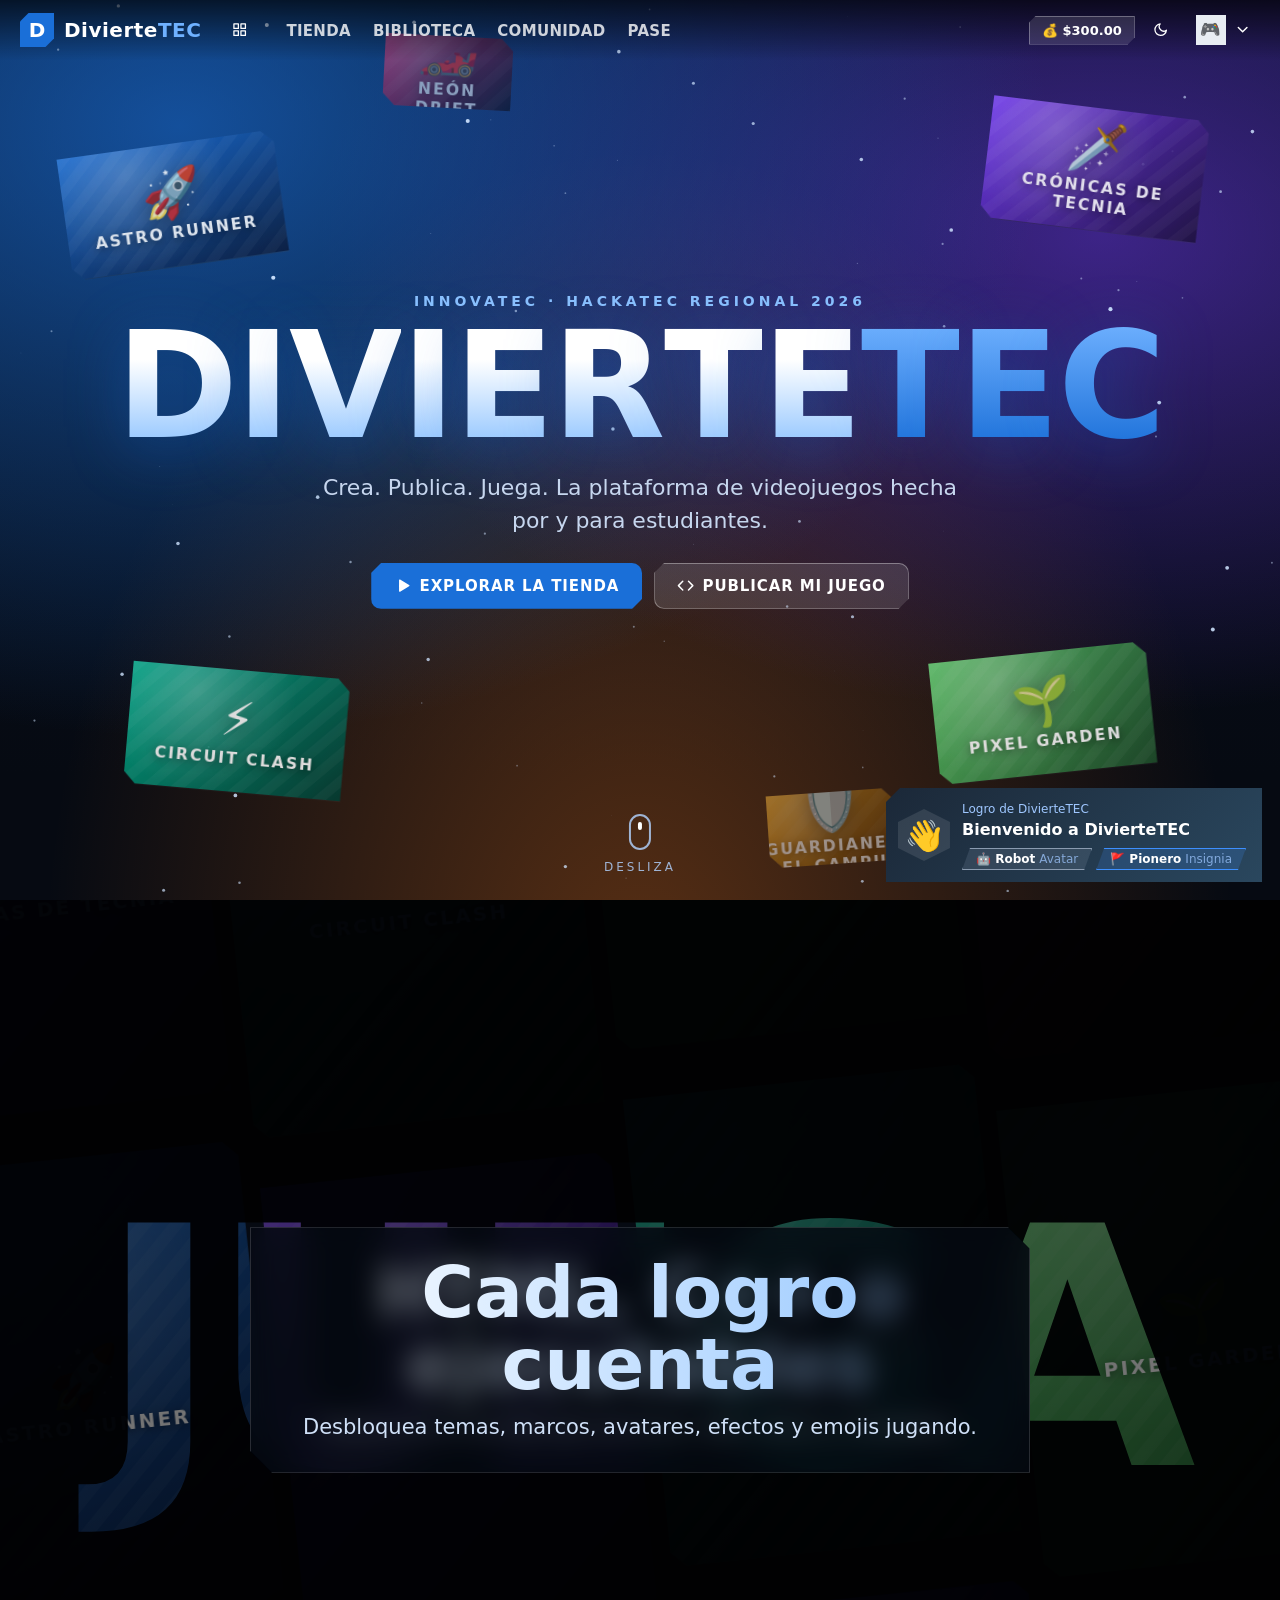
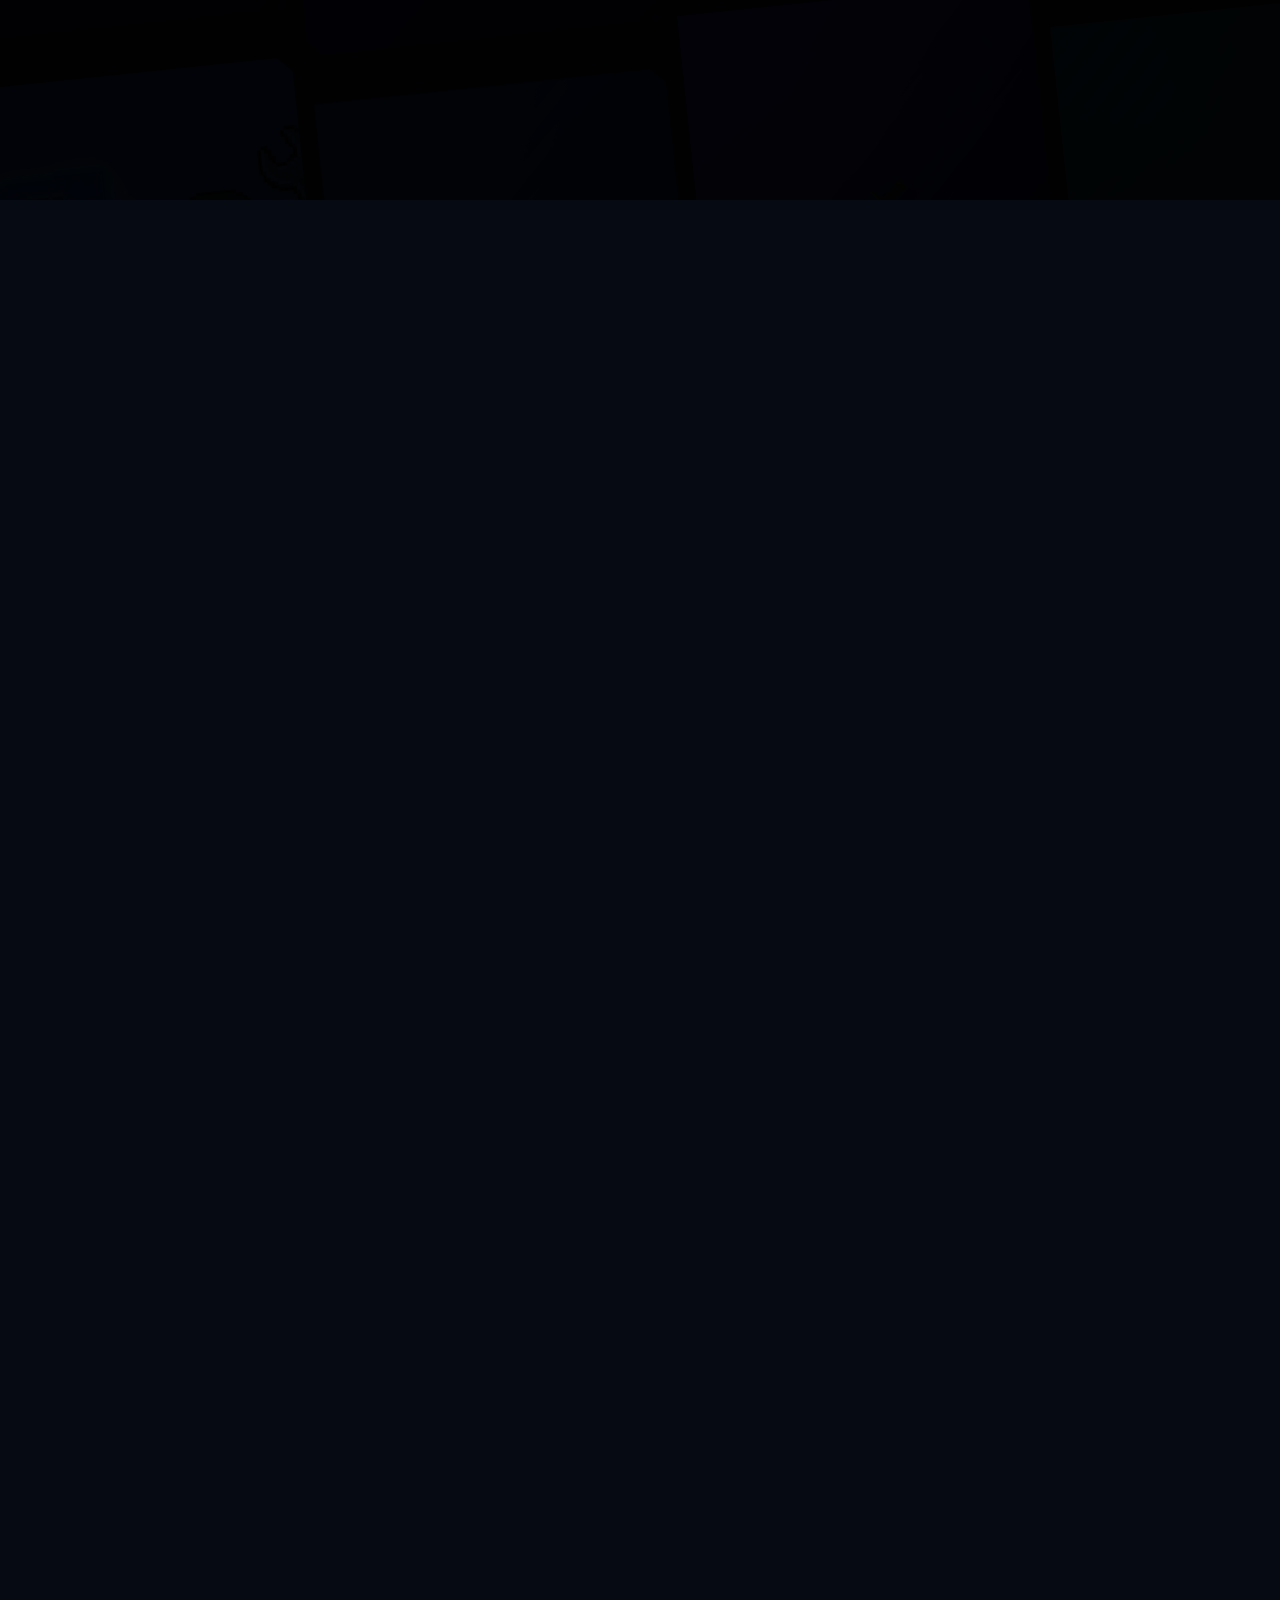
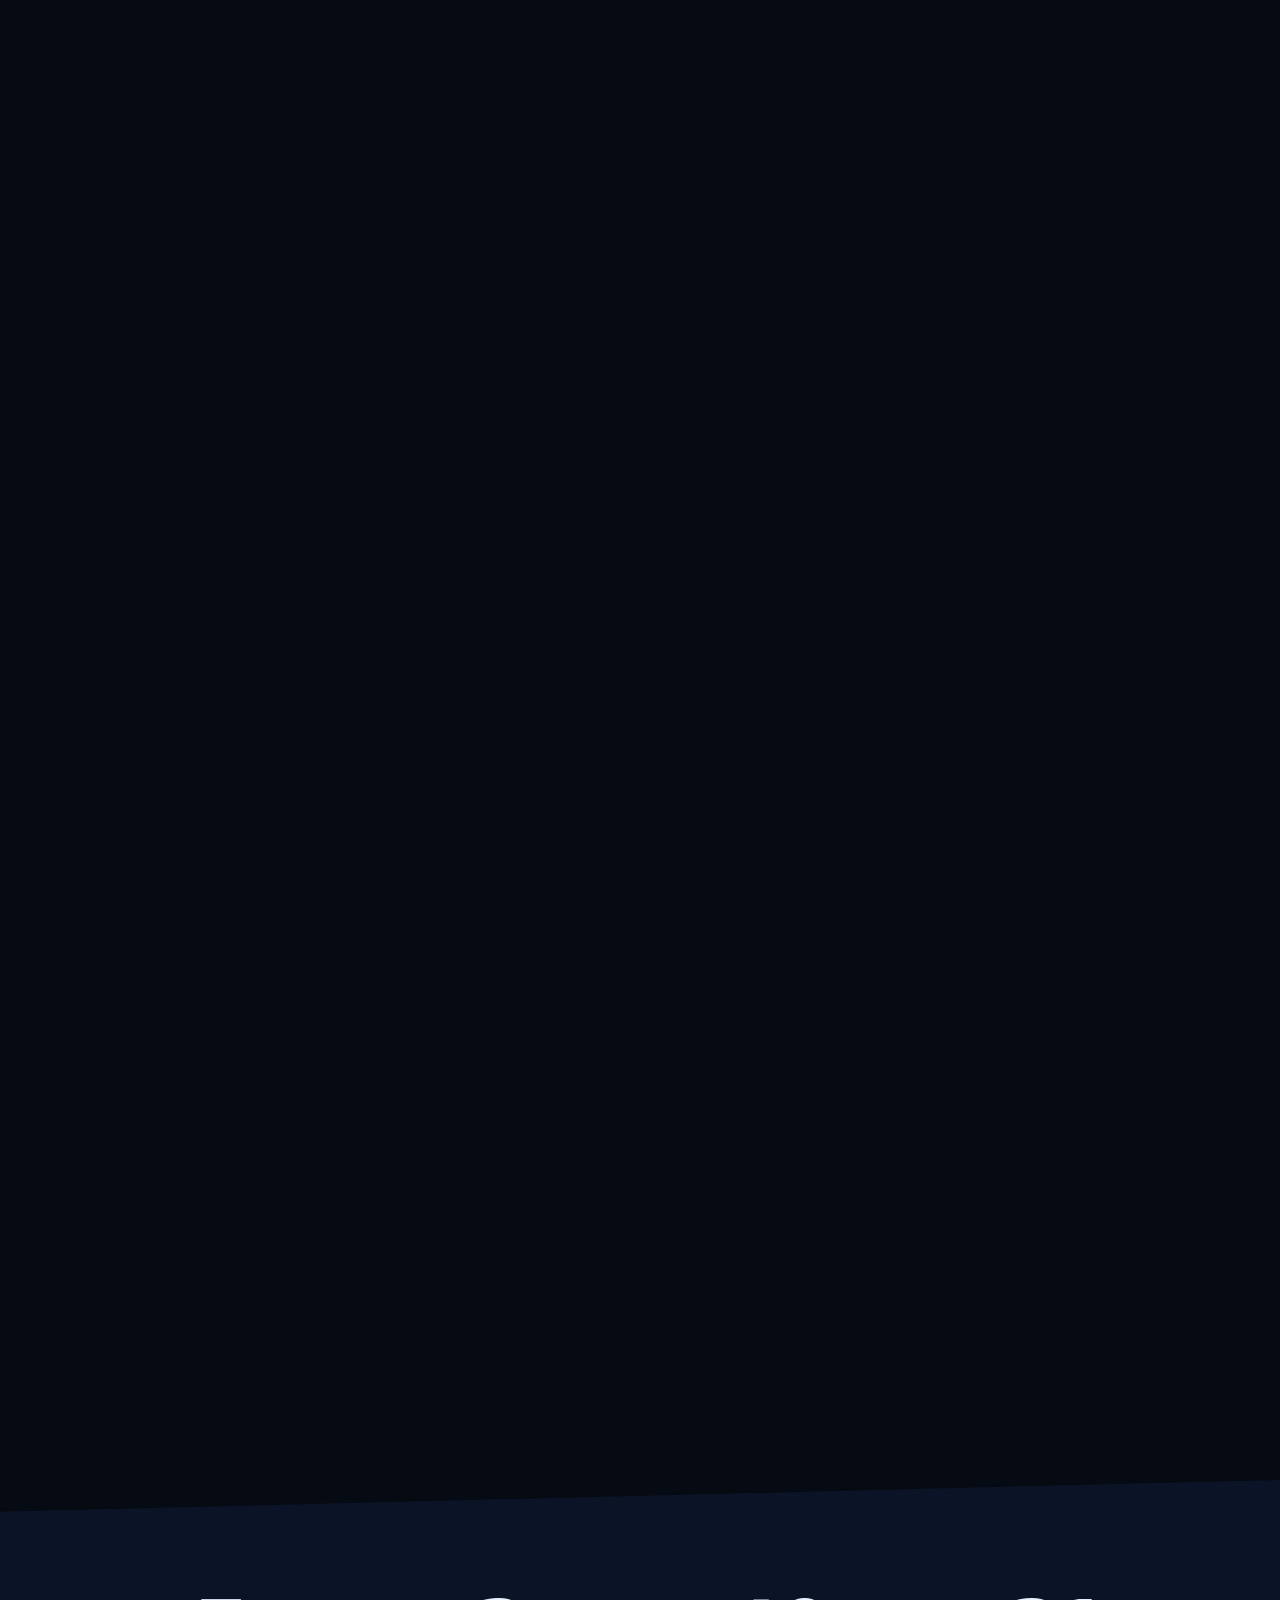
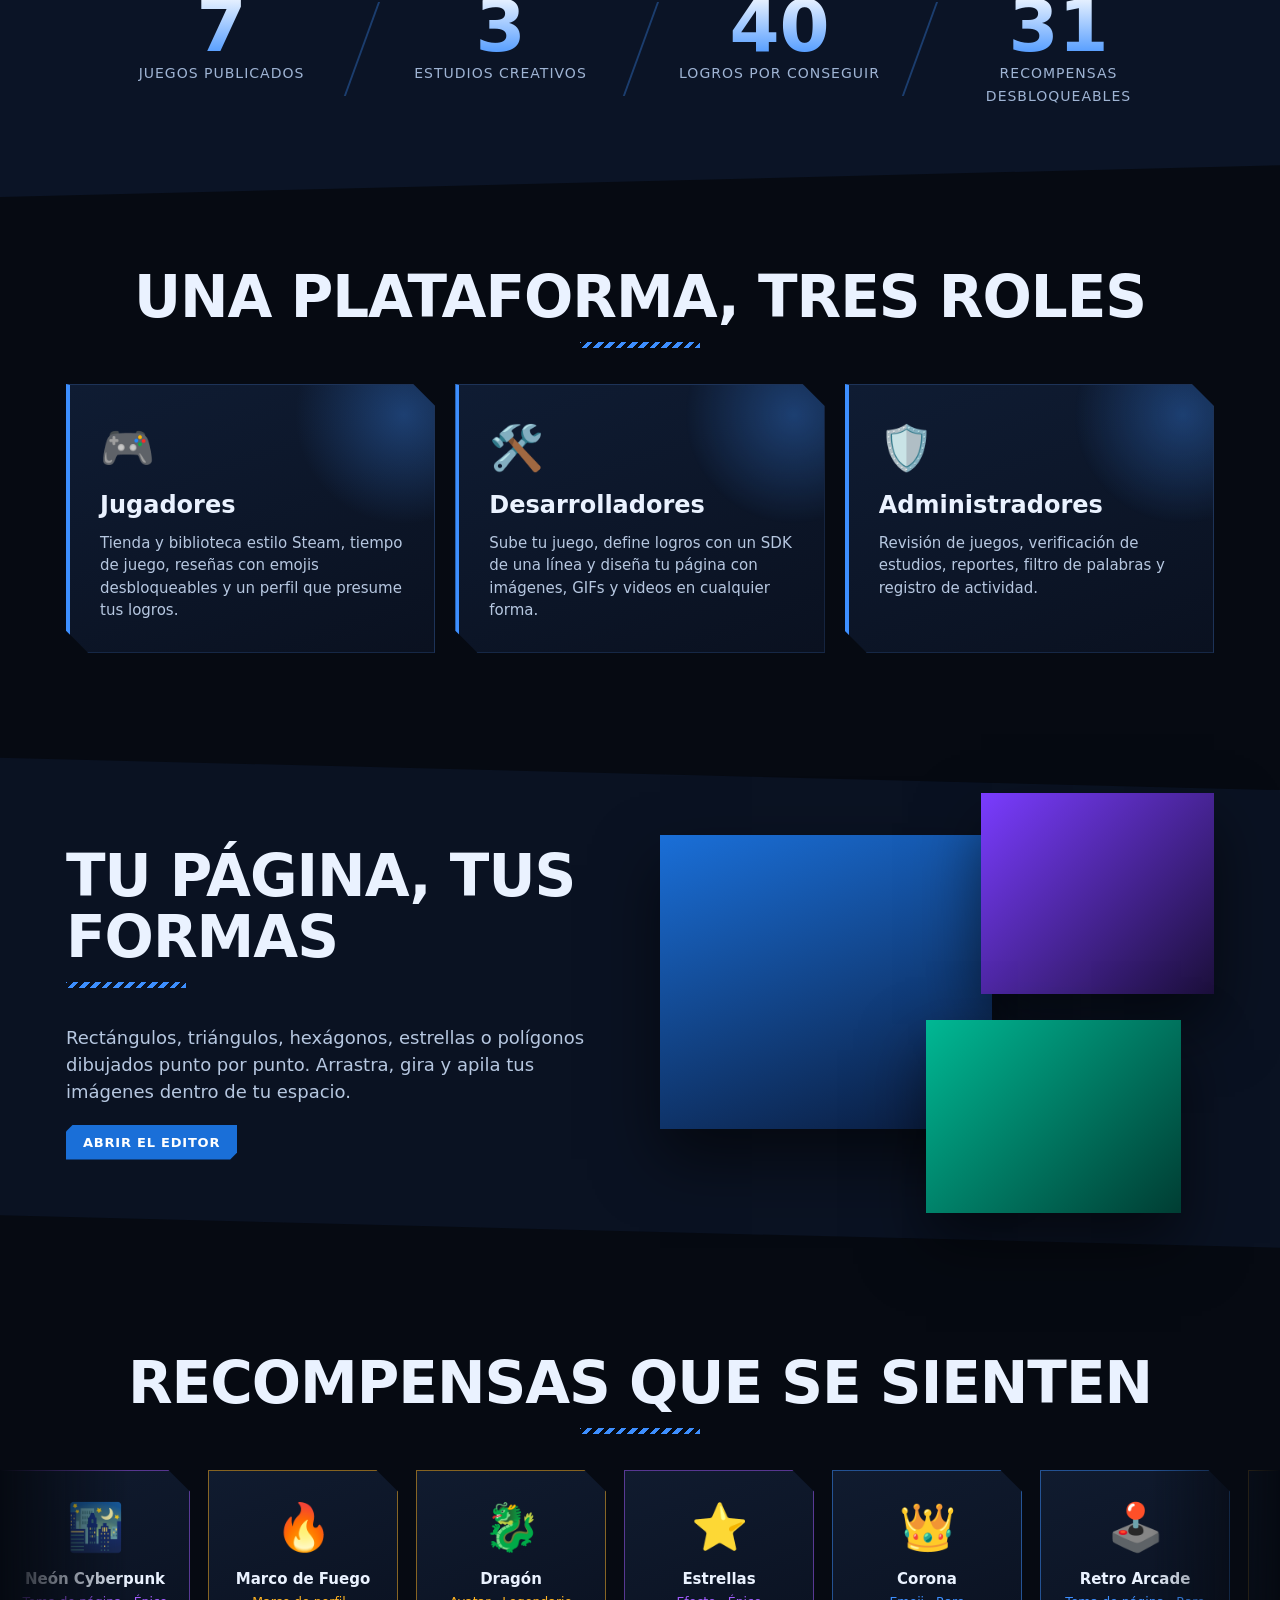
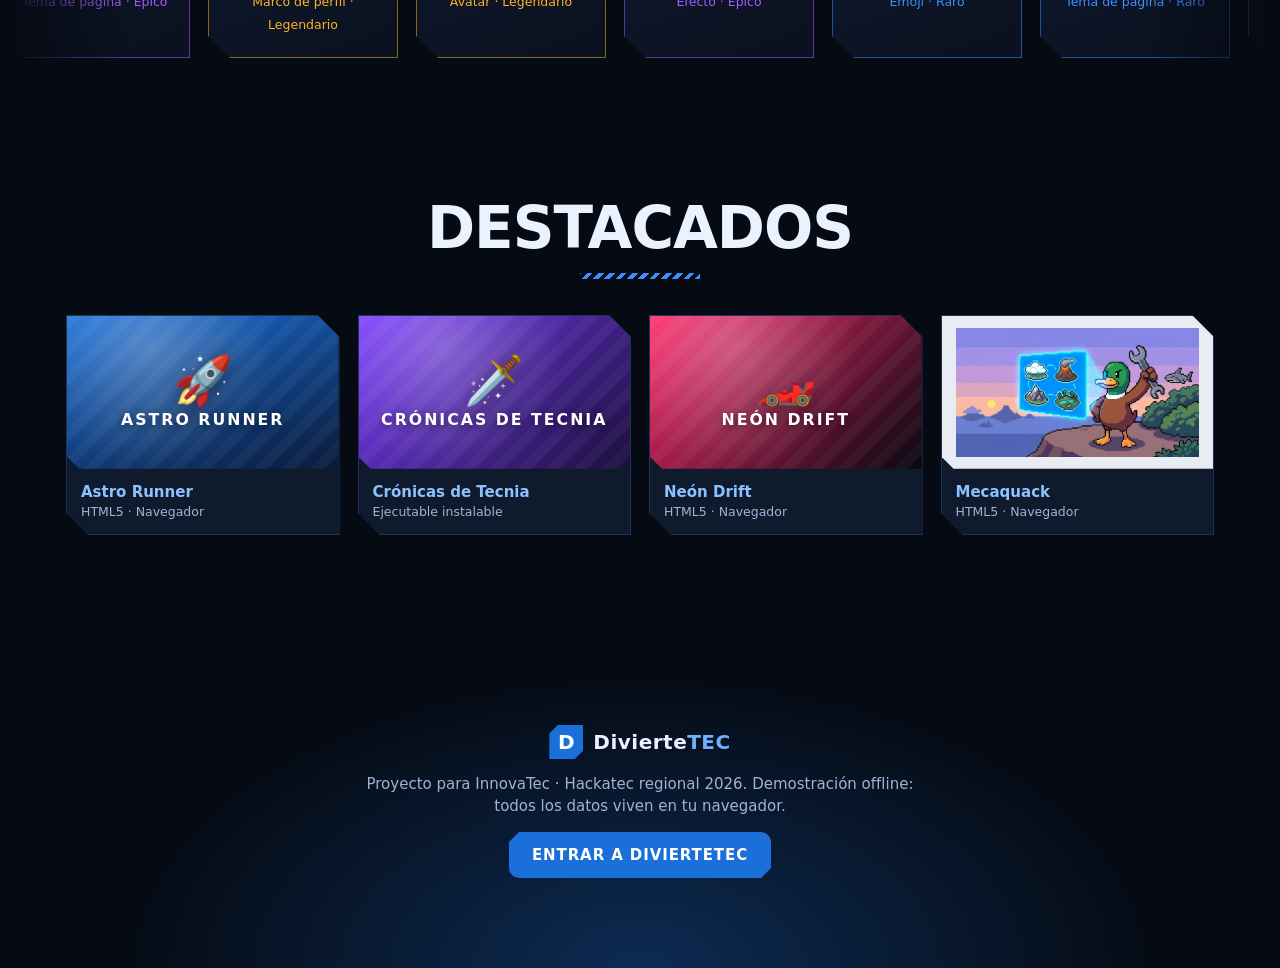
==== index.html @ b4234d57 "Integrar Mecaquack del Equipo Maravilla y rediseño angular - Mecaquack como juego integrado multiarc" ====
<!DOCTYPE html>
<html lang="es" data-theme="light">
<head>
  <meta charset="utf-8">
  <meta name="viewport" content="width=device-width, initial-scale=1">
  <title>DivierteTEC</title>
  <meta name="description" content="DivierteTEC — plataforma de publicación de videojuegos. InnovaTec Hackatec regional 2026.">
  <link rel="icon" href="data:image/svg+xml,%3Csvg xmlns='http://www.w3.org/2000/svg' viewBox='0 0 64 64'%3E%3Crect width='64' height='64' rx='14' fill='%231a6fd8'/%3E%3Cpath d='M18 20h14a12 12 0 0 1 0 24H18z' fill='none' stroke='white' stroke-width='6'/%3E%3Ccircle cx='46' cy='20' r='5' fill='%23ffb321'/%3E%3C/svg%3E">
  <link rel="stylesheet" href="css/base.css">
  <link rel="stylesheet" href="css/components.css">
  <link rel="stylesheet" href="css/landing.css">
  <link rel="stylesheet" href="css/angular.css">
</head>
<body>
  <a class="skip" href="#app">Saltar al contenido</a>
  <header id="topbar"></header>
  <main id="app" tabindex="-1"></main>
  <div id="toasts" aria-live="polite"></div>

  <!-- Scripts clásicos: funcionan con doble clic sobre index.html (file://), sin servidor -->
  <script src="js/core.js"></script>
  <script src="js/catalog.js"></script>
  <script src="js/store.js"></script>
  <script src="js/theme.js"></script>
  <script src="js/rewards.js"></script>
  <script src="js/economy.js"></script>
  <script src="js/sdk/sdk.js"></script>
  <script src="js/runner.js"></script>
  <!-- Juegos integrados (generados por tools/build-games.js desde games/) -->
  <script src="js/games/astro-runner.js"></script>
  <script src="js/games/pixel-garden.js"></script>
  <script src="js/games/neon-drift.js"></script>
  <script src="js/games/quantum-puzzle.js"></script>
  <script src="js/games/mecaquack.js"></script>
  <script src="js/layout.js"></script>
  <script src="js/views/landing.js"></script>
  <script src="js/views/store.js"></script>
  <script src="js/views/library.js"></script>
  <script src="js/views/community.js"></script>
  <script src="js/views/plans.js"></script>
  <script src="js/views/profile.js"></script>
  <script src="js/views/dev.js"></script>
  <script src="js/views/editor.js"></script>
  <script src="js/views/admin.js"></script>
  <script src="js/router.js"></script>
  <script src="js/app.js"></script>
</body>
</html>
---- css/base.css ----
/* DivierteTEC — tokens de diseño, temas y estructura general.
   Paleta reglamentaria por defecto: blanco, gris y azul. */
:root, :root[data-theme="light"] {
  --bg: #eef2f7;
  --bg-2: #e3e9f1;
  --surface: #ffffff;
  --surface-2: #f5f7fa;
  --surface-3: #e8edf3;
  --border: #d5dde7;
  --text: #16202d;
  --text-2: #3a4757;
  --muted: #6a7788;
  --primary: #1a6fd8;
  --primary-2: #0f58b5;
  --primary-soft: #e3effd;
  --on-primary: #ffffff;
  --accent: #ffb321;
  --success: #1f9d55;
  --danger: #d93a3a;
  --warn: #c98200;
  --topbar: #ffffff;
  --topbar-text: #16202d;
  --shadow: 0 1px 2px rgba(16, 32, 60, .06), 0 6px 20px rgba(16, 32, 60, .08);
  --shadow-lg: 0 20px 50px rgba(16, 32, 60, .18);
  --radius: 10px;
  --radius-lg: 16px;
  --font: "Segoe UI", system-ui, -apple-system, Roboto, "Helvetica Neue", Arial, sans-serif;
  --font-display: "Segoe UI", system-ui, sans-serif;
  --glow: none;
  color-scheme: light;
}

:root[data-theme="dark"] {
  --bg: #171d25;
  --bg-2: #1b2430;
  --surface: #1f2833;
  --surface-2: #26313e;
  --surface-3: #2f3b4a;
  --border: #334152;
  --text: #e7edf5;
  --text-2: #c2ccd8;
  --muted: #8f9cad;
  --primary: #3d8fff;
  --primary-2: #66a8ff;
  --primary-soft: #1c3350;
  --topbar: #171a21;
  --topbar-text: #dfe7f1;
  --shadow: 0 1px 2px rgba(0, 0, 0, .3), 0 8px 24px rgba(0, 0, 0, .3);
  --shadow-lg: 0 20px 50px rgba(0, 0, 0, .5);
  color-scheme: dark;
}

/* ---- Temas temáticos desbloqueables ---- */
:root[data-theme="arcade"] {
  --bg: #1a0b2e; --bg-2: #22103b; --surface: #2a1548; --surface-2: #341a58; --surface-3: #43216f; --border: #5a2d8f;
  --text: #fff4fb; --text-2: #f1cfe8; --muted: #c79bd8; --primary: #ff3ea5; --primary-2: #ff79c1; --primary-soft: #4a1a4e;
  --accent: #ffd23f; --topbar: #12071f; --topbar-text: #ffd23f;
  --font-display: "Courier New", ui-monospace, monospace; --glow: 0 0 12px rgba(255, 62, 165, .55);
  --shadow: 0 0 0 1px #5a2d8f, 0 8px 24px rgba(0, 0, 0, .4); color-scheme: dark;
}
:root[data-theme="cyber"] {
  --bg: #07080f; --bg-2: #0c0e1a; --surface: #10131f; --surface-2: #161a2a; --surface-3: #1e2338; --border: #22314a;
  --text: #e9fbff; --text-2: #b9e8f2; --muted: #7aa3b3; --primary: #00e5ff; --primary-2: #6ff3ff; --primary-soft: #06283a;
  --on-primary: #03141b; --accent: #ff2a6d; --topbar: #05060b; --topbar-text: #00e5ff;
  --glow: 0 0 14px rgba(0, 229, 255, .5); --shadow: 0 0 0 1px #0e3a4a, 0 10px 30px rgba(0, 0, 0, .6); color-scheme: dark;
}
:root[data-theme="gameboy"] {
  --bg: #9bbc0f; --bg-2: #8bac0f; --surface: #c4d98a; --surface-2: #b4cc6e; --surface-3: #a3bf55; --border: #306230;
  --text: #0f380f; --text-2: #1f4a1f; --muted: #306230; --primary: #306230; --primary-2: #0f380f; --primary-soft: #b4cc6e;
  --on-primary: #c4d98a; --accent: #0f380f; --topbar: #0f380f; --topbar-text: #9bbc0f;
  --radius: 2px; --radius-lg: 4px; --font-display: "Courier New", ui-monospace, monospace;
  --shadow: 4px 4px 0 #306230; --shadow-lg: 8px 8px 0 #0f380f; color-scheme: light;
}
:root[data-theme="space"] {
  --bg: #070a1f; --bg-2: #0d1130; --surface: #131841; --surface-2: #1a2052; --surface-3: #242b66; --border: #2f377a;
  --text: #eef0ff; --text-2: #c9ccf5; --muted: #9398cc; --primary: #8b7bff; --primary-2: #b1a6ff; --primary-soft: #262a6b;
  --accent: #5ee3ff; --topbar: #050718; --topbar-text: #d6d2ff; --glow: 0 0 14px rgba(139, 123, 255, .5); color-scheme: dark;
}
:root[data-theme="lava"] {
  --bg: #140605; --bg-2: #1e0a07; --surface: #2a0f0a; --surface-2: #36140d; --surface-3: #481b10; --border: #6b2412;
  --text: #fff1e6; --text-2: #ffd2b8; --muted: #d09176; --primary: #ff5a1f; --primary-2: #ff8a4c; --primary-soft: #4a1a0c;
  --accent: #ffb321; --topbar: #0d0403; --topbar-text: #ffb321; --glow: 0 0 16px rgba(255, 90, 31, .55); color-scheme: dark;
}
:root[data-theme="space"] body { background-image: radial-gradient(1px 1px at 20% 30%, #fff8, transparent), radial-gradient(1px 1px at 70% 80%, #fff6, transparent), radial-gradient(1.5px 1.5px at 40% 60%, #fff5, transparent), radial-gradient(1px 1px at 85% 15%, #fff7, transparent); background-size: 300px 300px; }
:root[data-theme="lava"] body { background-image: radial-gradient(ellipse at 50% 120%, #ff5a1f33, transparent 60%); background-attachment: fixed; }
:root[data-theme="arcade"] body { background-image: linear-gradient(transparent 97%, #ff3ea51a 97%), linear-gradient(90deg, transparent 97%, #ff3ea51a 97%); background-size: 40px 40px; }

/* ---- Base ---- */
*, *::before, *::after { box-sizing: border-box; }
html { -webkit-text-size-adjust: 100%; }
body {
  margin: 0; min-height: 100vh; background: var(--bg); color: var(--text);
  font: 15px/1.5 var(--font); transition: background-color .3s, color .3s;
  overflow-x: hidden;
}
body.no-scroll { overflow: hidden; }
h1, h2, h3, h4 { font-family: var(--font-display); line-height: 1.2; margin: 0 0 .5em; }
a { color: var(--primary); }
img, video { max-width: 100%; }
code { background: var(--surface-3); padding: .1em .4em; border-radius: 4px; font-size: .92em; }
pre { overflow: auto; }
hr { border: 0; border-top: 1px solid var(--border); margin: 12px 0; }
.muted { color: var(--muted); }
.skip { position: absolute; left: -999px; }
.skip:focus { left: 8px; top: 8px; z-index: 999; background: var(--surface); padding: 8px; }
:focus-visible { outline: 2px solid var(--primary); outline-offset: 2px; }
.ico { width: 1.15em; height: 1.15em; flex: none; vertical-align: -.2em; }
[hidden] { display: none !important; }

/* ---- Barra superior ---- */
#topbar { position: sticky; top: 0; z-index: 50; background: var(--topbar); color: var(--topbar-text); box-shadow: 0 1px 0 var(--border); transition: background .3s; }
body[data-route="landing"] #topbar { position: fixed; left: 0; right: 0; background: linear-gradient(#000a, transparent); box-shadow: none; color: #fff; }
.topbar-inner { max-width: 1440px; margin: 0 auto; display: flex; align-items: center; gap: 20px; padding: 0 20px; height: 60px; }
.brand { display: flex; align-items: center; gap: 10px; text-decoration: none; color: inherit; flex: none; }
.brand-mark { width: 34px; height: 34px; border-radius: 9px; display: grid; place-items: center; background: var(--primary); color: var(--on-primary); font: 900 20px var(--font-display); box-shadow: var(--glow); }
.brand-name { font: 600 20px var(--font-display); letter-spacing: .5px; }
.brand-name b { color: var(--primary); }
body[data-route="landing"] .brand-name b { color: #6fb1ff; }
.mainnav { display: flex; gap: 4px; flex: 1; min-width: 0; }
.mainnav a { color: inherit; text-decoration: none; font: 600 15px var(--font-display); letter-spacing: .6px; padding: 18px 12px 16px; border-bottom: 3px solid transparent; opacity: .8; white-space: nowrap; position: relative; }
.mainnav a:hover { opacity: 1; }
.mainnav a.active { color: var(--primary); opacity: 1; border-bottom-color: var(--primary); }
body[data-route="landing"] .mainnav a.active { color: #fff; }
.badge-count { position: absolute; top: 8px; right: -4px; background: var(--danger); color: #fff; font-size: 11px; border-radius: 10px; padding: 0 6px; line-height: 17px; }
.topbar-right { display: flex; align-items: center; gap: 8px; margin-left: auto; }
.nav-toggle { display: none; }
.role-menu { position: relative; }
.user-chip { display: flex; align-items: center; gap: 8px; background: transparent; border: 1px solid transparent; color: inherit; padding: 4px 8px; border-radius: 30px; cursor: pointer; font: inherit; }
.user-chip:hover { border-color: var(--border); }
.role-tag { font-size: 12px; font-weight: 700; padding: 2px 8px; border-radius: 10px; background: var(--primary-soft); color: var(--primary); }
.role-tag.role-dev { background: #fff1d6; color: #9a6100; }
.role-tag.role-admin { background: #fde2e2; color: #b42323; }
.dropdown { position: absolute; right: 0; top: calc(100% + 8px); width: 270px; background: var(--surface); color: var(--text); border: 1px solid var(--border); border-radius: var(--radius); box-shadow: var(--shadow-lg); padding: 6px; z-index: 60; }
.dropdown-title { font-size: 12px; text-transform: uppercase; letter-spacing: 1px; color: var(--muted); padding: 6px 8px; }
.dropdown-item { display: flex; align-items: center; gap: 10px; width: 100%; padding: 8px; border: 0; border-radius: 8px; background: none; color: inherit; font: inherit; text-align: left; cursor: pointer; text-decoration: none; }
.dropdown-item:hover { background: var(--surface-2); }
.dropdown-item.current { background: var(--primary-soft); }
.dropdown-item span { display: flex; flex-direction: column; }
.dropdown-item small { color: var(--muted); }

/* ---- Páginas ---- */
.page { max-width: 1320px; margin: 0 auto; padding: 28px 20px 60px; }
.page.narrow { max-width: 820px; }
.page-head { display: flex; align-items: flex-end; justify-content: space-between; gap: 16px; flex-wrap: wrap; margin-bottom: 20px; }
.page-head h1 { margin: 0; font-size: 28px; }
.page-head p { margin: 4px 0 0; color: var(--muted); }
.empty-state { text-align: center; padding-top: 80px; }
.empty-state .big-ico { font-size: 56px; margin-bottom: 8px; }
.empty-state .big-ico .ico { width: 56px; height: 56px; color: var(--muted); }
.grid { display: grid; gap: 16px; }
.cols-2 { grid-template-columns: repeat(2, minmax(0, 1fr)); }
.cols-3 { grid-template-columns: repeat(3, minmax(0, 1fr)); }
.cols-4 { grid-template-columns: repeat(4, minmax(0, 1fr)); }
.row { display: flex; gap: 10px; align-items: center; flex-wrap: wrap; }
.spacer { flex: 1; }
.section-title { display: flex; align-items: center; gap: 10px; font-size: 19px; margin: 28px 0 12px; }
.section-title::after { content: ""; flex: 1; height: 1px; background: var(--border); }

#fx-canvas { position: fixed; inset: 0; pointer-events: none; z-index: 9999; }

@media (max-width: 1440px) {
  .mainnav .nav-user { display: none; }
  .mainnav a { padding-left: 9px; padding-right: 9px; letter-spacing: .3px; }
}
@media (max-width: 1320px) { .role-tag { display: none; } }
@media (max-width: 1180px) {
  .nav-toggle { display: inline-grid; order: 3; }
  .mainnav { display: none; position: absolute; top: 60px; left: 0; right: 0; flex-direction: column; background: var(--topbar); padding: 8px 16px; box-shadow: var(--shadow-lg); }
  .mainnav.open { display: flex; }
  .mainnav a { padding: 12px 4px; border-bottom: 1px solid var(--border); }
  .mainnav .nav-user { display: block; }
}
@media (max-width: 900px) {
  .cols-3, .cols-4 { grid-template-columns: repeat(2, minmax(0, 1fr)); }
  .topbar-inner { gap: 10px; padding: 0 16px; }
  .nav-toggle { display: inline-grid; order: 3; }
  .mainnav { display: none; position: absolute; top: 60px; left: 0; right: 0; flex-direction: column; background: var(--topbar); padding: 8px 16px; box-shadow: var(--shadow-lg); }
  .mainnav.open { display: flex; }
  .mainnav a { padding: 12px 4px; border-bottom: 1px solid var(--border); }
  .role-tag { display: none; }
  .page { padding: 20px 16px 48px; }
}
@media (max-width: 560px) {
  .cols-2, .cols-3, .cols-4 { grid-template-columns: minmax(0, 1fr); }
  .brand-name { font-size: 17px; }
}
@media (prefers-reduced-motion: reduce) { *, *::before, *::after { animation-duration: .01ms !important; transition-duration: .01ms !important; } }
---- css/components.css ----
/* DivierteTEC — componentes reutilizables y vistas. */

/* ---------- Botones y controles ---------- */
.btn { display: inline-flex; align-items: center; justify-content: center; gap: 8px; padding: 9px 16px; border-radius: 8px; border: 1px solid transparent; font: 600 14px var(--font); cursor: pointer; text-decoration: none; color: var(--text); background: var(--surface-3); transition: transform .08s, filter .15s, background .15s; white-space: nowrap; }
.btn:hover { filter: brightness(1.07); }
.btn:active { transform: translateY(1px); }
.btn:disabled { opacity: .55; cursor: default; }
.btn.primary { background: var(--primary); color: var(--on-primary); box-shadow: var(--glow); }
.btn.success, .btn.play { background: linear-gradient(90deg, #47bf4a, #1f9d55); color: #fff; }
.btn.danger { background: var(--danger); color: #fff; }
.btn.warn { background: var(--warn); color: #fff; }
.btn.ghost { background: transparent; border-color: var(--border); }
.btn.ghost:hover { background: var(--surface-2); }
.btn.ghost.on { background: var(--primary-soft); border-color: var(--primary); color: var(--primary); }
.btn.glass { background: rgba(255, 255, 255, .12); color: #fff; border-color: rgba(255, 255, 255, .35); backdrop-filter: blur(8px); }
.btn.big { padding: 13px 22px; font-size: 16px; border-radius: 10px; }
.btn.sm { padding: 6px 10px; font-size: 13px; }
.btn.square { width: 64px; height: 64px; padding: 0; }
.btn.square .ico { width: 30px; height: 30px; }
.icon-btn { display: inline-grid; place-items: center; width: 36px; height: 36px; border-radius: 8px; border: 0; background: transparent; color: inherit; cursor: pointer; }
.icon-btn:hover { background: var(--surface-2); }
.icon-btn.sm { width: 30px; height: 30px; }
.icon-btn.xs { width: 18px; height: 18px; }
.icon-btn.xs .ico { width: 12px; height: 12px; }
.icon-btn.danger { color: var(--danger); }
.file-btn { cursor: pointer; }

input, select, textarea { font: inherit; color: var(--text); background: var(--surface); border: 1px solid var(--border); border-radius: 8px; padding: 8px 10px; min-width: 0; }
input[type="color"] { padding: 2px; width: 40px; height: 34px; }
input[type="checkbox"], input[type="radio"] { accent-color: var(--primary); width: auto; }
textarea { resize: vertical; width: 100%; }
.field { display: flex; flex-direction: column; gap: 5px; margin-bottom: 12px; border: 0; padding: 0; }
.field > span, .field legend { font-size: 13px; font-weight: 600; color: var(--text-2); }
.field.sm { margin-bottom: 8px; }
.field input:not([type="color"]):not([type="checkbox"]):not([type="range"]), .field select { width: 100%; }
.check { display: flex; gap: 8px; align-items: center; margin: 6px 0; }
.form-grid { display: grid; grid-template-columns: 1fr 1fr; gap: 0 16px; }
.form-grid .wide { grid-column: 1 / -1; }
.nowrap { flex-wrap: nowrap; }
kbd { background: var(--surface-3); border: 1px solid var(--border); border-bottom-width: 2px; border-radius: 4px; padding: 0 4px; font-size: 11px; }

.pill { display: inline-flex; align-items: center; gap: 4px; font-size: 12px; font-weight: 700; padding: 3px 9px; border-radius: 20px; background: var(--surface-3); color: var(--text-2); }
.pill.ok { background: #dcf5e6; color: #146c3b; }
.pill.warn { background: #fff1d6; color: #8a5a00; }
.pill.bad { background: #fde2e2; color: #a32020; }
.pill.muted { background: var(--surface-3); color: var(--muted); }
.tags { display: flex; flex-wrap: wrap; gap: 6px; margin: 6px 0; }
.tag { display: inline-flex; align-items: center; gap: 4px; font-size: 12px; padding: 2px 9px; border-radius: 6px; background: var(--surface-3); color: var(--text-2); }
.chips { display: flex; gap: 6px; flex-wrap: wrap; }
.chip { border: 1px solid var(--border); background: var(--surface); color: var(--text-2); padding: 7px 12px; border-radius: 20px; cursor: pointer; font: 600 13px var(--font); }
.chip.on { background: var(--primary); border-color: var(--primary); color: var(--on-primary); }
.fmt { font-size: 11px; font-weight: 800; letter-spacing: .5px; padding: 2px 7px; border-radius: 5px; color: #fff; background: #1a6fd8; }
.fmt-cpp { background: #00897b; }
.fmt-exe { background: #7a3cff; }
.searchbox { display: flex; align-items: center; gap: 8px; background: var(--surface); border: 1px solid var(--border); border-radius: 8px; padding: 0 10px; color: var(--muted); flex: 1; min-width: 200px; }
.searchbox input { border: 0; background: transparent; padding: 10px 0; flex: 1; outline: none; }
.searchbox.sm { min-width: 0; }
.searchbox.sm input { padding: 7px 0; }
.card { background: var(--surface); border: 1px solid var(--border); border-radius: var(--radius-lg); padding: 18px; box-shadow: var(--shadow); margin-bottom: 16px; }
.card h3 { font-size: 17px; display: flex; align-items: center; gap: 8px; }
.kpis { margin-bottom: 16px; }
.kpi { background: var(--surface); border: 1px solid var(--border); border-radius: var(--radius-lg); padding: 16px 18px; box-shadow: var(--shadow); border-top: 4px solid var(--primary); }
.kpi small { color: var(--muted); font-weight: 600; }
.kpi b { display: block; font-size: 28px; font-family: var(--font-display); }
.kpi.warn { border-top-color: var(--warn); }
.kpi.bad { border-top-color: var(--danger); }
.notice { background: var(--primary-soft); border: 1px solid var(--primary); color: var(--text); padding: 12px 14px; border-radius: var(--radius); margin-bottom: 14px; display: flex; gap: 8px; align-items: center; }
.notice.warn { background: #fff6e0; border-color: #e0a100; color: #5d3d00; }
.notice.bad { background: #fde8e8; border-color: var(--danger); color: #6d1414; }
.note { display: block; font-size: 13px; color: var(--warn); }
.ok { color: var(--success); }
.pos { color: #2f9fe0; }
.mix { color: #b9a074; }
.neg { color: var(--danger); }
.pad { padding: 10px; }
.crumbs { font-size: 14px; color: var(--muted); margin-bottom: 10px; }
.crumbs a { color: var(--muted); }
.empty-inline { grid-column: 1 / -1; text-align: center; color: var(--muted); padding: 40px; background: var(--surface); border: 1px dashed var(--border); border-radius: var(--radius-lg); }
.bar { height: 6px; background: var(--surface-3); border-radius: 6px; overflow: hidden; flex: 1; min-width: 60px; }
.bar i { display: block; height: 100%; background: linear-gradient(90deg, var(--primary), var(--primary-2)); border-radius: 6px; transition: width .5s; }
.spinner { width: 34px; height: 34px; border-radius: 50%; border: 3px solid var(--surface-3); border-top-color: var(--primary); animation: spin 1s linear infinite; margin: 12px auto; }
@keyframes spin { to { transform: rotate(360deg); } }
.code { background: #0f1722; color: #cfe3ff; font: 13px/1.5 ui-monospace, "Cascadia Code", Consolas, monospace; padding: 12px 14px; border-radius: 8px; white-space: pre; overflow: auto; }
.tabs { display: flex; gap: 4px; border-bottom: 1px solid var(--border); margin-bottom: 16px; overflow-x: auto; }
.tabs button { border: 0; background: none; color: var(--muted); font: 600 14px var(--font); padding: 10px 14px; border-bottom: 3px solid transparent; cursor: pointer; white-space: nowrap; }
.tabs button.on { color: var(--primary); border-bottom-color: var(--primary); }
.seg { display: inline-flex; background: var(--surface-3); border-radius: 8px; padding: 3px; gap: 2px; }
.seg a, .seg button { border: 0; background: none; color: var(--text-2); padding: 6px 12px; border-radius: 6px; text-decoration: none; font: 600 13px var(--font); cursor: pointer; }
.seg .on { background: var(--surface); color: var(--primary); box-shadow: var(--shadow); }
.seg.sm { margin: 6px 0 10px; }
.switch { position: relative; display: inline-block; width: 38px; height: 22px; }
.switch input { opacity: 0; width: 0; height: 0; }
.switch i { position: absolute; inset: 0; background: var(--surface-3); border-radius: 22px; cursor: pointer; transition: .2s; }
.switch i::after { content: ""; position: absolute; left: 3px; top: 3px; width: 16px; height: 16px; border-radius: 50%; background: #fff; transition: .2s; box-shadow: 0 1px 3px #0004; }
.switch input:checked + i { background: var(--primary); }
.switch input:checked + i::after { transform: translateX(16px); }
.switch input:disabled + i { opacity: .4; cursor: default; }

/* ---------- Portadas generadas ---------- */
.cover { position: relative; overflow: hidden; border-radius: 8px; aspect-ratio: 16 / 9; background: var(--surface-3); display: block; }
.cover img { width: 100%; height: 100%; object-fit: cover; display: block; }
.cover.gen { display: flex; flex-direction: column; align-items: center; justify-content: center; color: #fff; text-align: center; padding: 8px; }
.cover.gen::before { content: ""; position: absolute; inset: 0; background: radial-gradient(circle at 30% 20%, rgba(255, 255, 255, .25), transparent 55%), repeating-linear-gradient(135deg, rgba(255, 255, 255, .04) 0 10px, transparent 10px 20px); }
.cover-glyph { font-size: 3.2em; line-height: 1; filter: drop-shadow(0 4px 10px rgba(0, 0, 0, .4)); position: relative; }
.cover-title { position: relative; font: 800 1.05em var(--font-display); letter-spacing: .5px; text-transform: uppercase; text-shadow: 0 2px 8px rgba(0, 0, 0, .5); margin-top: 6px; }
.cover.fill { width: 100%; height: 100%; aspect-ratio: auto; border-radius: inherit; }
.cover.mini { width: 26px; height: 26px; aspect-ratio: 1; border-radius: 5px; flex: none; padding: 0; }
.cover.mini .cover-glyph { font-size: 15px; }
.cover.mini .cover-title { display: none; }
.cover.thumb { width: 96px; flex: none; }
.cover.thumb .cover-glyph { font-size: 28px; }
.cover.thumb .cover-title { display: none; }

/* ---------- Avatares y marcos ---------- */
.avatar { --s: 40px; width: var(--s); height: var(--s); border-radius: 50%; display: inline-grid; place-items: center; background: var(--surface-3); font-size: calc(var(--s) * .55); flex: none; position: relative; line-height: 1; }
.avatar > span { position: relative; z-index: 1; }
.avatar.frame-gold { box-shadow: 0 0 0 3px #f7d774, 0 0 0 5px #b8860b, 0 0 12px #ffcc4d88; }
.avatar.frame-neon { box-shadow: 0 0 0 3px #00e5ff, 0 0 14px #00e5ff; animation: neonPulse 1.6s ease-in-out infinite; }
@keyframes neonPulse { 50% { box-shadow: 0 0 0 3px #ff2a6d, 0 0 20px #ff2a6d; } }
.avatar.frame-pixel { border-radius: 4px; box-shadow: 0 0 0 3px #306230, 3px 3px 0 3px #0f380f; }
.avatar.frame-fire::before, .avatar.frame-ice::before { content: ""; position: absolute; inset: -4px; border-radius: 50%; z-index: 0; }
.avatar.frame-fire::before { background: conic-gradient(#ff2a00, #ffb321, #ff5a1f, #ffd76a, #ff2a00); animation: spin 2.5s linear infinite; }
.avatar.frame-ice::before { background: conic-gradient(#e0f7ff, #7fd3ff, #ffffff, #4fb3ff, #e0f7ff); animation: spin 6s linear infinite; }
.avatar.frame-fire::after, .avatar.frame-ice::after { content: ""; position: absolute; inset: 0; border-radius: 50%; background: var(--surface-3); z-index: 0; }
.badge-ico { font-size: .7em; margin-left: 4px; }
.verified { display: inline-grid; place-items: center; width: 16px; height: 16px; border-radius: 50%; background: var(--primary); color: #fff; vertical-align: middle; }
.verified .ico { width: 11px; height: 11px; }

/* ---------- Toasts ---------- */
#toasts { position: fixed; right: 18px; bottom: 18px; z-index: 10000; display: flex; flex-direction: column; gap: 10px; align-items: flex-end; pointer-events: none; }
.toast { pointer-events: auto; background: var(--surface); color: var(--text); border: 1px solid var(--border); border-left: 4px solid var(--primary); border-radius: 10px; padding: 12px 16px; box-shadow: var(--shadow-lg); max-width: min(380px, calc(100vw - 36px)); transform: translateX(120%); opacity: 0; transition: transform .35s cubic-bezier(.2, .9, .3, 1.2), opacity .3s; display: block; }
.toast.show { transform: none; opacity: 1; }
.toast.ok { border-left-color: var(--success); }
.toast.warn { border-left-color: var(--warn); }
.toast.error { border-left-color: var(--danger); }
.toast.achievement { background: linear-gradient(135deg, #1b2838, #2a475e); color: #fff; border: 0; border-left: 0; padding: 0; overflow: hidden; }
.ach-toast { display: flex; gap: 12px; align-items: center; padding: 12px 16px 12px 12px; position: relative; }
.ach-toast::after { content: ""; position: absolute; inset: 0; background: linear-gradient(100deg, transparent 30%, rgba(255, 255, 255, .25) 50%, transparent 70%); transform: translateX(-100%); animation: shine 1.4s .3s; }
@keyframes shine { to { transform: translateX(100%); } }
.ach-toast-icon { width: 52px; height: 52px; border-radius: 8px; display: grid; place-items: center; font-size: 30px; background: rgba(255, 255, 255, .1); flex: none; }
.ach-toast small { display: block; color: #9fc7ff; font-size: 12px; }
.ach-toast strong { display: block; font-size: 16px; }
.ach-toast-rewards { display: flex; flex-wrap: wrap; gap: 4px; margin-top: 6px; }
.reward-chip { display: inline-flex; align-items: center; gap: 4px; font-size: 12px; font-weight: 600; padding: 2px 8px; border-radius: 20px; border: 1px solid var(--rar); background: color-mix(in srgb, var(--rar) 18%, transparent); color: inherit; }
.reward-chip small { opacity: .75; font-weight: 400; }

/* ---------- Modales ---------- */
.modal-backdrop { position: fixed; inset: 0; z-index: 9000; background: rgba(8, 14, 24, .55); display: grid; place-items: center; padding: 16px; opacity: 0; transition: opacity .2s; }
.modal-backdrop.show { opacity: 1; }
.modal { background: var(--surface); color: var(--text); border-radius: var(--radius-lg); width: min(520px, 100%); max-height: calc(100vh - 32px); display: flex; flex-direction: column; box-shadow: var(--shadow-lg); transform: translateY(12px) scale(.98); transition: transform .2s; }
.modal.wide { width: min(900px, 100%); }
.modal-backdrop.show .modal { transform: none; }
.modal-head { display: flex; align-items: center; padding: 14px 18px; border-bottom: 1px solid var(--border); }
.modal-head h3 { margin: 0; flex: 1; display: flex; gap: 8px; align-items: center; }
.modal-body { padding: 18px; overflow: auto; }
.modal-foot { display: flex; justify-content: flex-end; gap: 8px; padding: 12px 18px; border-top: 1px solid var(--border); }

/* ---------- Ejecutor de juegos ---------- */
.runner { position: fixed; inset: 0; z-index: 8000; background: #05080d; display: flex; flex-direction: column; animation: fadeIn .25s; }
@keyframes fadeIn { from { opacity: 0; } }
.runner-bar { display: flex; align-items: center; gap: 14px; padding: 8px 14px; background: #10161f; color: #e7edf5; border-bottom: 1px solid #243042; flex-wrap: wrap; }
.runner-title { display: flex; align-items: center; gap: 10px; }
.runner-title small { display: block; color: #8f9cad; }
.runner-title .cover.mini { width: 36px; height: 36px; }
.runner-ach { color: #ffd76a; font-weight: 600; font-size: 14px; display: flex; gap: 6px; align-items: center; }
.runner-actions { margin-left: auto; display: flex; gap: 6px; }
.runner .btn.ghost { color: #e7edf5; border-color: #334152; }
.runner .btn.ghost:hover { background: #1f2833; }
.runner-stage { flex: 1; position: relative; background: #000; min-height: 0; }
.runner-stage iframe { width: 100%; height: 100%; border: 0; display: block; background: #000; }
.runner-loading { position: absolute; inset: 0; display: grid; place-content: center; justify-items: center; gap: 8px; color: #cfe3ff; background: #05080d; }
.runner-console { margin: 0; max-height: 26vh; overflow: auto; background: #0b0f15; color: #b7c4d4; font: 12px/1.45 ui-monospace, Consolas, monospace; padding: 8px 14px; border-top: 1px solid #243042; }
.runner-console .c-error { color: #ff7b7b; }
.runner-console .c-warn { color: #ffcf6b; }
.runner-console .c-info { color: #7fc1ff; }

/* ---------- Layouts personalizados ---------- */
.layout-wrap { position: relative; width: 100%; overflow: hidden; }
.layout-canvas { position: absolute; left: 0; top: 0; width: 1000px; transform-origin: 0 0; border-radius: var(--radius-lg); }
.layout-canvas.grid-on { background-image: linear-gradient(var(--border) 1px, transparent 1px), linear-gradient(90deg, var(--border) 1px, transparent 1px); background-size: 50px 50px; outline: 2px dashed var(--primary); outline-offset: 0; }
.blk { position: absolute; }
.blk-shadow, .blk-shape { width: 100%; height: 100%; }
.blk-shape { overflow: hidden; position: relative; }
.blk-shape.noclip { overflow: visible; }
.blk-shape > img, .blk-shape > video { width: 100%; height: 100%; display: block; user-select: none; -webkit-user-drag: none; }
.blk-text { width: 100%; height: 100%; overflow: hidden; color: var(--text); padding: 4px; outline: none; }
.blk-text h1 { font-size: 44px; margin: 0 0 8px; }
.blk-text h2 { font-size: 30px; margin: 0 0 8px; }
.blk-text h3 { font-size: 22px; margin: 0 0 8px; }
.blk-text p { margin: 0 0 8px; color: inherit; opacity: .86; }
.blk-fill { width: 100%; height: 100%; }
.blk-empty { width: 100%; height: 100%; display: flex; flex-direction: column; align-items: center; justify-content: center; gap: 6px; background: var(--surface-3); color: var(--muted); border: 2px dashed var(--border); }
.blk-empty .ico { width: 32px; height: 32px; }
.blk-gallery { position: relative; width: 100%; height: 100%; }
.blk-gallery > * { position: absolute; inset: 0; width: 100%; height: 100%; opacity: 0; transition: opacity .8s; }
.blk-gallery > .on { opacity: 1; }
.blk-ach { background: var(--surface); border: 1px solid var(--border); border-radius: 12px; padding: 14px; height: 100%; overflow: auto; }
.blk-ach h4 { display: flex; gap: 6px; align-items: center; }
.blk-play { height: 100%; display: flex; align-items: center; }
.blk-play .btn { width: 100%; height: 100%; max-height: 70px; }
.ach-row { display: flex; gap: 10px; align-items: center; padding: 8px 6px; border-radius: 8px; opacity: .6; }
.ach-row.got { opacity: 1; }
.ach-row + .ach-row { border-top: 1px solid var(--border); }
.ach-row b { display: block; font-size: 14px; }
.ach-row small { display: block; color: var(--muted); font-size: 12px; }
.ach-row > div { flex: 1; min-width: 0; }
.ach-ico { width: 38px; height: 38px; border-radius: 8px; display: grid; place-items: center; background: var(--surface-3); font-size: 20px; flex: none; filter: grayscale(1); }
.ach-row.got .ach-ico { filter: none; background: var(--primary-soft); box-shadow: var(--glow); }
.ach-row.big .ach-ico { width: 48px; height: 48px; font-size: 26px; }
.ach-row.card { opacity: .75; margin: 0; }
.ach-row.card.got { opacity: 1; border-color: var(--primary); }
.ach-reward { font-size: 18px; }
.ach-reward-chip { flex: none; }
.ach-reward-chip:not(.got) { opacity: .6; }
.reward-line { display: flex; flex-wrap: wrap; gap: 4px; margin: 6px 0 2px; }

/* Editor: selección, manija y puntos */
.blk.sel { outline: 2px solid var(--primary); outline-offset: 2px; }
.blk.editing { outline-style: dashed; }
.blk.editing .blk-text { cursor: text; background: color-mix(in srgb, var(--surface) 70%, transparent); }
.layout-canvas.grid-on .blk { cursor: move; }
.blk-handle { position: absolute; right: -7px; bottom: -7px; width: 14px; height: 14px; background: var(--primary); border: 2px solid #fff; border-radius: 3px; cursor: nwse-resize; display: none; z-index: 5; }
.blk.sel .blk-handle { display: block; }
.pt { position: absolute; width: 14px; height: 14px; margin: -7px 0 0 -7px; border-radius: 50%; background: var(--primary); border: 2px solid #fff; box-shadow: 0 0 0 1px var(--primary); cursor: grab; z-index: 6; }
.pt-lines { position: absolute; inset: 0; width: 100%; height: 100%; pointer-events: none; z-index: 5; overflow: visible; }
.pt-lines polygon { fill: none; stroke: var(--primary); stroke-width: .6; stroke-dasharray: 2 1.5; vector-effect: non-scaling-stroke; }

/* ---------- Tienda ---------- */
.store-hero { position: relative; background: var(--surface); border: 1px solid var(--border); border-radius: var(--radius-lg); box-shadow: var(--shadow); overflow: hidden; min-height: 340px; margin-bottom: 20px; }
.hero-slide { display: grid; grid-template-columns: 1.6fr 1fr; gap: 0; position: absolute; inset: 0; opacity: 0; visibility: hidden; transition: opacity .6s, visibility .6s; }
.hero-slide.on { opacity: 1; visibility: visible; position: relative; }
.hero-art { display: block; min-height: 340px; }
.hero-art .cover-glyph { font-size: 110px; }
.hero-art .cover-title { font-size: 34px; }
.hero-info { padding: 24px; display: flex; flex-direction: column; gap: 10px; justify-content: center; }
.hero-info h2 { font-size: 30px; margin: 0; }
.hero-info p { color: var(--text-2); margin: 0; }
.hero-dots { position: absolute; bottom: 12px; left: 12px; display: flex; gap: 6px; z-index: 2; }
.hero-dots button { width: 26px; height: 6px; border-radius: 4px; border: 0; background: rgba(255, 255, 255, .5); cursor: pointer; }
.hero-dots button.on { background: #fff; width: 40px; }
.store-toolbar { display: flex; gap: 10px; flex-wrap: wrap; align-items: center; margin-bottom: 16px; }
.game-card { background: var(--surface); border: 1px solid var(--border); border-radius: var(--radius-lg); overflow: hidden; text-decoration: none; color: var(--text); box-shadow: var(--shadow); transition: transform .2s, box-shadow .2s; display: flex; flex-direction: column; }
.game-card:hover { transform: translateY(-4px); box-shadow: var(--shadow-lg); }
.game-card .cover { border-radius: 0; }
.game-card-body { padding: 12px 14px 14px; display: flex; flex-direction: column; gap: 2px; flex: 1; }
.game-card-title { font-size: 16px; }
.owned { color: var(--success); font-weight: 600; font-size: 13px; display: flex; align-items: center; gap: 4px; margin-top: auto; }
.price { font-weight: 700; color: var(--primary); margin-top: auto; }
.game-head { display: flex; justify-content: space-between; gap: 16px; align-items: flex-end; flex-wrap: wrap; margin-bottom: 16px; }
.game-head h1 { font-size: 34px; margin: 0; }
.dev-link { font-weight: 600; text-decoration: none; }
.store-layout { margin-bottom: 20px; }
.game-details { display: grid; grid-template-columns: 1fr 2fr; gap: 16px; align-items: start; }
.specs { display: grid; grid-template-columns: auto 1fr; gap: 6px 14px; margin: 0 0 10px; font-size: 14px; }
.specs dt { color: var(--muted); }
.specs dd { margin: 0; overflow-wrap: anywhere; }
.review-form { background: var(--surface-2); border-radius: var(--radius); padding: 12px; margin-bottom: 14px; display: flex; flex-direction: column; gap: 10px; }
.vote input { position: absolute; opacity: 0; }
.vote span { display: inline-flex; gap: 6px; align-items: center; padding: 6px 12px; border: 1px solid var(--border); border-radius: 8px; cursor: pointer; font-weight: 600; font-size: 14px; background: var(--surface); }
.vote input:checked + span { background: var(--primary); color: var(--on-primary); border-color: var(--primary); }
.emoji-bar { display: flex; flex-wrap: wrap; gap: 2px; }
.emoji-bar button { border: 0; background: none; font-size: 20px; cursor: pointer; border-radius: 6px; padding: 2px 4px; }
.emoji-bar button:hover { background: var(--surface-3); }
.review { border-top: 1px solid var(--border); padding: 12px 0; }
.review header { display: flex; gap: 10px; align-items: center; }
.review header div { flex: 1; }
.review header b, .review header small { display: block; }
.review header small { color: var(--muted); }
.review p { margin: 8px 0 0; }
.review.up { border-left: 3px solid #2f9fe0; padding-left: 10px; }
.review.down { border-left: 3px solid var(--danger); padding-left: 10px; }

/* ---------- Biblioteca ---------- */
.library { display: grid; grid-template-columns: 300px 1fr; min-height: calc(100vh - 60px); }
.lib-side { background: var(--surface-2); border-right: 1px solid var(--border); padding: 10px; position: sticky; top: 60px; height: calc(100vh - 60px); overflow: auto; display: flex; flex-direction: column; gap: 8px; }
.lib-side-top { display: flex; gap: 6px; }
.lib-home { flex: 1; display: flex; gap: 8px; align-items: center; background: var(--surface-3); padding: 9px 12px; border-radius: 6px; color: var(--text); text-decoration: none; font-weight: 600; }
.lib-home.on { background: linear-gradient(90deg, var(--primary-soft), var(--surface-3)); }
.lib-filter select { width: 100%; }
.lib-group-head { width: 100%; text-align: left; border: 0; background: none; color: var(--text-2); font: 700 13px var(--font); letter-spacing: 1px; padding: 8px 4px 4px; cursor: pointer; }
.lib-group-head small { color: var(--muted); font-weight: 400; }
.lib-group.collapsed .lib-item { display: none; }
.lib-item { display: flex; align-items: center; gap: 8px; padding: 5px 8px 5px 18px; color: var(--text); text-decoration: none; border-radius: 4px; font-size: 14px; }
.lib-item span { flex: 1; overflow: hidden; text-overflow: ellipsis; white-space: nowrap; }
.lib-item:hover { background: var(--surface-3); }
.lib-item.on { background: var(--primary); color: var(--on-primary); }
.dot-live { width: 7px; height: 7px; border-radius: 50%; background: #5bd16b; box-shadow: 0 0 6px #5bd16b; }
.lib-main { padding: 20px 24px 60px; min-width: 0; }
.shelf { margin-bottom: 26px; }
.shelf-head { display: flex; align-items: center; gap: 8px; margin-bottom: 6px; }
.shelf-head h3 { margin: 0; font-weight: 500; font-size: 20px; }
.shelf-row { display: flex; gap: 16px; overflow-x: auto; scroll-snap-type: x mandatory; padding-bottom: 8px; scrollbar-width: thin; }
.shelf-row > * { scroll-snap-align: start; flex: none; }
.news-card { width: 330px; text-decoration: none; color: var(--text); display: flex; flex-direction: column; gap: 6px; }
.news-art { height: 185px; border-radius: 8px; overflow: hidden; background: var(--surface-3); transition: transform .2s; }
.news-art img { width: 100%; height: 100%; object-fit: cover; }
.news-card:hover .news-art { transform: scale(1.02); }
.news-card b { font-weight: 500; text-transform: uppercase; font-size: 15px; }
.chip-game { display: inline-flex; gap: 6px; align-items: center; background: var(--surface-3); padding: 3px 8px 3px 3px; border-radius: 4px; font-size: 13px; color: var(--muted); align-self: flex-start; }
.recent-big { width: 400px; display: flex; flex-direction: column; gap: 4px; }
.recent-art { height: 190px; display: block; border-radius: 6px 6px 0 0; overflow: hidden; }
.recent-bar { display: flex; gap: 14px; align-items: center; background: var(--surface-3); padding: 12px; border-radius: 0 0 6px 6px; }
.recent-bar b { display: block; font-size: 13px; letter-spacing: 1px; }
.recent-bar small { color: var(--muted); }
.recent-tall { width: 190px; display: flex; flex-direction: column; gap: 4px; text-decoration: none; }
.recent-tall .cover { height: 290px; border-radius: 6px; }
.recent-tall .cover-glyph { font-size: 64px; }
.recent-tall:hover .cover { box-shadow: 0 0 0 2px var(--primary); }
.lib-grid { grid-template-columns: repeat(auto-fill, minmax(160px, 1fr)); }
.lib-tile { display: flex; flex-direction: column; gap: 6px; text-decoration: none; color: var(--text); font-weight: 600; font-size: 14px; }
.lib-tile .cover { aspect-ratio: 3 / 4; height: auto; border-radius: 8px; transition: transform .2s; }
.lib-tile:hover .cover { transform: translateY(-3px); box-shadow: var(--shadow-lg); }
.lib-hero { border-radius: var(--radius-lg); overflow: hidden; }
.lib-playbar { display: flex; align-items: center; gap: 24px; background: var(--surface); border: 1px solid var(--border); padding: 14px 18px; border-radius: var(--radius); margin: 14px 0 18px; flex-wrap: wrap; box-shadow: var(--shadow); }
.lib-stat small { display: block; font-size: 11px; letter-spacing: 1px; color: var(--muted); font-weight: 700; }
.lib-stat b { font-size: 15px; }
.lib-stat .bar { margin-top: 4px; width: 120px; }
.lib-cols { display: grid; grid-template-columns: 1.3fr 1fr; gap: 16px; align-items: start; }
.news-item { padding: 10px 0; border-bottom: 1px solid var(--border); }
.news-item b { display: block; }
.news-item p { margin: 4px 0 0; color: var(--text-2); }

/* ---------- Comunidad ---------- */
.community { display: grid; grid-template-columns: 2fr 1fr; gap: 16px; align-items: start; }
.feed-item { display: flex; gap: 12px; align-items: flex-start; padding: 12px 0; border-bottom: 1px solid var(--border); }
.feed-item > div { flex: 1; }
.feed-item p { margin: 4px 0 0; color: var(--text-2); }
.feed-item .cover.mini { width: 36px; height: 36px; }
.board { list-style: none; padding: 0; margin: 0; }
.board li { display: flex; gap: 10px; align-items: center; padding: 8px 0; border-bottom: 1px solid var(--border); }
.rank { width: 26px; height: 26px; border-radius: 50%; display: grid; place-items: center; background: var(--surface-3); font-weight: 800; font-size: 13px; }
.rank.r1 { background: #ffd76a; color: #5a3e00; }
.rank.r2 { background: #d6dde7; color: #333; }
.rank.r3 { background: #e5a574; color: #4a2300; }

/* ---------- Perfil ---------- */
.profile-head { display: flex; gap: 24px; align-items: center; flex-wrap: wrap; background: linear-gradient(120deg, var(--surface), var(--primary-soft)); }
.profile-info { flex: 1; min-width: 240px; }
.profile-info h1 { margin: 0; font-size: 30px; }
.profile-info p { margin: 4px 0 8px; }
.profile-stats { display: grid; grid-template-columns: repeat(4, auto); gap: 22px; text-align: center; }
.profile-stats b { display: block; font: 700 22px var(--font-display); }
.profile-stats small { color: var(--muted); }
.reward-grid { display: grid; grid-template-columns: repeat(auto-fill, minmax(165px, 1fr)); gap: 12px; }
.reward-card { background: var(--surface); border: 1px solid var(--border); border-top: 3px solid var(--rar); border-radius: var(--radius); padding: 14px; text-align: center; display: flex; flex-direction: column; align-items: center; gap: 4px; box-shadow: var(--shadow); transition: transform .15s; }
.reward-card:hover { transform: translateY(-2px); }
.reward-card p { font-size: 12px; color: var(--muted); margin: 2px 0 6px; flex: 1; }
.reward-card.locked { opacity: .6; }
.reward-card.locked .reward-glyph { filter: grayscale(1) blur(.5px); }
.reward-card.equipped { box-shadow: 0 0 0 2px var(--primary), var(--glow); }
.reward-glyph { font-size: 40px; height: 64px; display: grid; place-items: center; }
.theme-swatch { display: flex; width: 100%; height: 50px; border-radius: 8px; overflow: hidden; border: 1px solid var(--border); margin-bottom: 6px; }
.theme-swatch i { flex: 1; }
[data-swatch="light"] i:nth-child(1) { background: #fff; } [data-swatch="light"] i:nth-child(2) { background: #d5dde7; } [data-swatch="light"] i:nth-child(3) { background: #1a6fd8; }
[data-swatch="dark"] i:nth-child(1) { background: #171d25; } [data-swatch="dark"] i:nth-child(2) { background: #2f3b4a; } [data-swatch="dark"] i:nth-child(3) { background: #3d8fff; }
[data-swatch="arcade"] i:nth-child(1) { background: #1a0b2e; } [data-swatch="arcade"] i:nth-child(2) { background: #ff3ea5; } [data-swatch="arcade"] i:nth-child(3) { background: #ffd23f; }
[data-swatch="cyber"] i:nth-child(1) { background: #07080f; } [data-swatch="cyber"] i:nth-child(2) { background: #00e5ff; } [data-swatch="cyber"] i:nth-child(3) { background: #ff2a6d; }
[data-swatch="gameboy"] i:nth-child(1) { background: #0f380f; } [data-swatch="gameboy"] i:nth-child(2) { background: #8bac0f; } [data-swatch="gameboy"] i:nth-child(3) { background: #c4d98a; }
[data-swatch="space"] i:nth-child(1) { background: #070a1f; } [data-swatch="space"] i:nth-child(2) { background: #8b7bff; } [data-swatch="space"] i:nth-child(3) { background: #5ee3ff; }
[data-swatch="lava"] i:nth-child(1) { background: #140605; } [data-swatch="lava"] i:nth-child(2) { background: #ff5a1f; } [data-swatch="lava"] i:nth-child(3) { background: #ffb321; }

/* ---------- Panel de desarrollador ---------- */
.dev-games { display: grid; gap: 10px; }
.dev-game { display: grid; grid-template-columns: 120px 1fr auto; gap: 16px; align-items: center; text-decoration: none; color: var(--text); margin: 0; padding: 12px; }
.dev-game b, .dev-game small { display: block; }
.dev-game:hover { border-color: var(--primary); }
.steps .card { position: relative; padding-top: 22px; }
.step-n { position: absolute; top: -12px; left: 16px; width: 28px; height: 28px; border-radius: 50%; background: var(--primary); color: var(--on-primary); display: grid; place-items: center; font-weight: 800; }
.cover-preview { width: 220px; }
.dropzone { border: 2px dashed var(--border); border-radius: var(--radius-lg); padding: 28px; display: flex; flex-direction: column; align-items: center; gap: 10px; text-align: center; background: var(--surface-2); transition: .2s; }
.dropzone > .ico { width: 42px; height: 42px; color: var(--primary); }
.dropzone.over { border-color: var(--primary); background: var(--primary-soft); }
.file-table { max-height: 300px; overflow: auto; border: 1px solid var(--border); border-radius: var(--radius); font: 13px ui-monospace, Consolas, monospace; }
.file-table div { display: flex; justify-content: space-between; padding: 6px 10px; border-bottom: 1px solid var(--border); gap: 10px; }
.file-table span { overflow-wrap: anywhere; }
.ach-table { display: grid; gap: 6px; overflow-x: auto; }
.ach-th, .ach-tr { display: grid; grid-template-columns: 56px 140px 150px minmax(150px, 1fr) 70px 50px 200px 72px; gap: 6px; align-items: center; min-width: 900px; }
.ach-th { font-size: 12px; font-weight: 700; color: var(--muted); text-transform: uppercase; }
.ach-tr input[data-k="icon"] { text-align: center; font-size: 18px; }
.ach-tr input, .ach-tr select { width: 100%; padding: 6px 8px; }
.ach-tr input[type="checkbox"] { width: 18px; height: 18px; justify-self: center; }
.page-preview { border: 1px solid var(--border); border-radius: var(--radius); padding: 8px; background: var(--bg); }
.stat-row { display: grid; grid-template-columns: minmax(120px, 1fr) 2fr 50px; gap: 10px; align-items: center; padding: 6px 0; }

/* ---------- Editor ---------- */
.editor { display: flex; flex-direction: column; height: calc(100vh - 60px); }
.ed-bar { display: flex; gap: 10px; align-items: center; padding: 8px 14px; background: var(--surface); border-bottom: 1px solid var(--border); flex-wrap: wrap; }
.ed-main { flex: 1; display: grid; grid-template-columns: 240px 1fr 290px; min-height: 0; }
.ed-panel { background: var(--surface); overflow: auto; padding: 12px; }
.ed-left { border-right: 1px solid var(--border); }
.ed-right { border-left: 1px solid var(--border); }
.ed-panel h4 { font-size: 12px; text-transform: uppercase; letter-spacing: 1px; color: var(--muted); margin: 14px 0 8px; }
.ed-panel h4:first-child { margin-top: 0; }
.ed-add { display: grid; grid-template-columns: 1fr 1fr; gap: 6px; }
.ed-add button { display: flex; flex-direction: column; align-items: center; gap: 4px; padding: 10px 4px; border: 1px solid var(--border); border-radius: 8px; background: var(--surface-2); color: var(--text); cursor: pointer; font: 12px var(--font); text-align: center; }
.ed-add button:hover { border-color: var(--primary); color: var(--primary); }
.ed-add .ico { width: 20px; height: 20px; }
.ed-layers { display: flex; flex-direction: column; gap: 3px; }
.ed-layers button { display: flex; align-items: center; gap: 8px; padding: 6px 8px; border: 0; border-radius: 6px; background: none; color: var(--text); cursor: pointer; font: 13px var(--font); text-align: left; }
.ed-layers button span { flex: 1; }
.ed-layers button small { color: var(--muted); }
.ed-layers button.on { background: var(--primary-soft); color: var(--primary); }
.ed-help { font-size: 12px; color: var(--muted); line-height: 1.6; }
.ed-stage { overflow: auto; padding: 24px; background: var(--bg-2); }
.ed-canvas-host { max-width: 1000px; margin: 0 auto; overflow: visible; }
.ed-canvas-host .layout-canvas { background-color: var(--bg); }
.ed-empty { text-align: center; color: var(--muted); padding: 30px 10px; }
.ed-empty .ico { width: 40px; height: 40px; }
.prop-grid { display: grid; grid-template-columns: 1fr 1fr; gap: 8px; margin: 8px 0; }
.prop-grid label { display: flex; flex-direction: column; font-size: 12px; font-weight: 600; color: var(--text-2); gap: 3px; }
.prop-grid input { width: 100%; padding: 5px 7px; }
.shape-picker { display: grid; grid-template-columns: repeat(5, 1fr); gap: 5px; margin-bottom: 8px; }
.shape-picker button { aspect-ratio: 1; border: 1px solid var(--border); border-radius: 6px; background: var(--surface-2); cursor: pointer; display: grid; place-items: center; padding: 6px; }
.shape-picker button.on { border-color: var(--primary); background: var(--primary-soft); }
.shape-picker i { display: block; width: 100%; height: 100%; background: var(--primary); }
.txt-tools { gap: 4px; margin-bottom: 6px; }
.gal-items { display: grid; grid-template-columns: repeat(3, 1fr); gap: 6px; margin-bottom: 8px; }
.gal-items div { position: relative; aspect-ratio: 1; background: var(--surface-3); border-radius: 6px; overflow: hidden; }
.gal-items img { width: 100%; height: 100%; object-fit: cover; }
.gal-items button { position: absolute; top: 2px; right: 2px; background: #000a; color: #fff; }
.gal-items small { position: absolute; left: 4px; bottom: 2px; color: #fff; font-size: 10px; }

/* ---------- Administración ---------- */
.admin { display: grid; grid-template-columns: 250px 1fr; min-height: calc(100vh - 60px); }
.admin-side { background: var(--surface); border-right: 1px solid var(--border); padding: 16px 10px; position: sticky; top: 60px; height: calc(100vh - 60px); overflow: auto; }
.admin-side h3 { display: flex; gap: 8px; align-items: center; padding: 0 8px; font-size: 16px; }
.admin-side a { display: flex; gap: 10px; align-items: center; padding: 10px; border-radius: 8px; color: var(--text-2); text-decoration: none; font-weight: 600; font-size: 14px; }
.admin-side a span { flex: 1; }
.admin-side a:hover { background: var(--surface-2); }
.admin-side a.on { background: var(--primary-soft); color: var(--primary); }
.badge-count.static { position: static; }
.admin-main { padding: 24px; min-width: 0; }
.review-card { display: grid; grid-template-columns: 220px 1fr; gap: 18px; }
.review-card-body { display: flex; flex-direction: column; gap: 6px; }
.review-card-body p { margin: 0; }
.checklist { list-style: none; padding: 0; margin: 4px 0; display: flex; gap: 14px; flex-wrap: wrap; font-size: 13px; }
.checklist li::before { content: "•"; margin-right: 4px; color: var(--muted); }
.checklist li.ok::before { content: "✔"; color: var(--success); }
.checklist li.bad::before { content: "✘"; color: var(--danger); }
.table { background: var(--surface); border: 1px solid var(--border); border-radius: var(--radius-lg); overflow-x: auto; box-shadow: var(--shadow); }
.tr { display: grid; grid-template-columns: 2fr 1.3fr 1fr .7fr .8fr 1.6fr; gap: 10px; padding: 10px 14px; align-items: center; border-bottom: 1px solid var(--border); min-width: 780px; font-size: 14px; }
.tr.th { font-size: 12px; font-weight: 700; text-transform: uppercase; color: var(--muted); background: var(--surface-2); }
.tr:last-child { border-bottom: 0; }
.report.open { border-left: 4px solid var(--warn); }
.report.resolved, .report.dismissed { opacity: .7; }
.report p { margin: 8px 0; }
.log-row { padding: 8px 0; border-bottom: 1px solid var(--border); font-size: 14px; display: flex; gap: 8px; flex-wrap: wrap; align-items: baseline; }
.log-row .row { width: 100%; }
.wordlist { display: flex; flex-wrap: wrap; gap: 6px; }

@media (max-width: 1100px) {
  .ed-main { grid-template-columns: 200px 1fr; }
  .ed-right { grid-column: 1 / -1; border-left: 0; border-top: 1px solid var(--border); max-height: 40vh; }
  .editor { height: auto; min-height: calc(100vh - 60px); }
  .game-details, .lib-cols, .community { grid-template-columns: 1fr; }
}
@media (max-width: 900px) {
  .library, .admin { grid-template-columns: 1fr; }
  .lib-side, .admin-side { position: static; height: auto; max-height: 50vh; }
  .hero-slide { grid-template-columns: 1fr; }
  .hero-art { min-height: 200px; }
  .ed-main { grid-template-columns: 1fr; }
  .ed-left { border-right: 0; border-bottom: 1px solid var(--border); max-height: 34vh; }
  .ed-stage { padding: 12px; }
  .form-grid { grid-template-columns: 1fr; }
  .review-card { grid-template-columns: 1fr; }
  .dev-game { grid-template-columns: 80px 1fr; }
  .dev-game .pill { grid-column: 2; justify-self: start; }
  .profile-stats { grid-template-columns: repeat(2, auto); }
  .lib-main { padding: 16px; }
  .recent-big { width: 300px; }
  .news-card { width: 260px; }
  .news-art { height: 146px; }
}

/* Ajustes */
.lib-side .searchbox { flex: none; }
.hero-info .pill { align-self: flex-start; }
.hero-art, .recent-art, .news-card, .lib-tile, .recent-tall, .game-card, .l-feat { text-decoration: none; }
.cover.plain .cover-title { display: none; }
.cover.plain .cover-glyph { font-size: 7em; opacity: .9; }
.hero-info .btn, .blk-play .btn { white-space: normal; text-align: center; }

/* ---------- Economía: precios, caja, monedero, planes ---------- */
.wallet-chip { border: 1px solid var(--border); background: var(--surface-2); color: inherit; font: 700 13px var(--font); padding: 6px 12px; border-radius: 20px; cursor: pointer; white-space: nowrap; }
body[data-route="landing"] .wallet-chip { background: rgba(255, 255, 255, .12); border-color: rgba(255, 255, 255, .3); }
.card-foot { display: flex; align-items: center; gap: 6px; flex-wrap: wrap; margin-top: auto; }
.card-foot .price, .card-foot .owned { margin-top: 0; }
.disc { background: #4c6b22; color: #beee11; font-weight: 800; font-size: 12px; padding: 2px 6px; border-radius: 4px; }
s.muted { font-size: 13px; }
.pass-tag { font-size: 11px; font-weight: 700; padding: 2px 7px; border-radius: 10px; background: var(--primary-soft); color: var(--primary); }
.instant { font-size: 11px; font-weight: 700; padding: 2px 7px; border-radius: 10px; background: #dcf5e6; color: #146c3b; }
.owned-price { color: var(--success); }
.pill.sponsored { background: #fff1d6; color: #8a5a00; }
.buy-strip { display: flex; justify-content: space-between; align-items: center; gap: 12px; flex-wrap: wrap; background: var(--surface); border: 1px solid var(--border); border-radius: var(--radius-lg); padding: 12px 16px; margin-bottom: 16px; box-shadow: var(--shadow); }
.buy-strip .price { font-size: 20px; }
.blk-play { gap: 8px; }
.blk-play .btn { flex: 1; width: auto; }
.checkout { display: grid; grid-template-columns: 200px 1fr; gap: 18px; align-items: start; }
.big-price { font: 800 28px var(--font-display); }
.breakdown { background: var(--surface-2); border-radius: var(--radius); padding: 10px 12px; margin: 12px 0; display: grid; gap: 6px; font-size: 14px; }
.breakdown > div { display: flex; justify-content: space-between; gap: 10px; }
.breakdown .total { border-top: 1px solid var(--border); padding-top: 6px; font-size: 16px; }
.breakdown .gain b { color: var(--success); }
.small { font-size: 13px; }
.wallet-head { display: flex; gap: 40px; flex-wrap: wrap; margin-bottom: 12px; }
.tr.tx { grid-template-columns: .9fr .9fr 2.2fr .8fr .8fr 1.6fr; }
.price-mode { display: flex; flex-wrap: wrap; }
.price-mode input { position: absolute; opacity: 0; }
.price-mode span { display: block; padding: 6px 12px; border-radius: 6px; cursor: pointer; font-weight: 600; font-size: 13px; }
.price-mode input:checked + span { background: var(--surface); color: var(--primary); box-shadow: var(--shadow); }
.plans-hero { text-align: center; padding: 30px 16px 10px; }
.plans-hero h1 { font-size: clamp(30px, 5vw, 52px); }
.plans-hero h1 span { color: var(--primary); }
.plans-hero p { max-width: 640px; margin: 0 auto; color: var(--text-2); font-size: 17px; }
.plan { position: relative; display: flex; flex-direction: column; gap: 10px; align-items: flex-start; }
.featured-plan { border: 2px solid var(--primary); box-shadow: var(--shadow-lg), var(--glow); }
.ribbon { position: absolute; top: 14px; right: 14px; background: var(--primary); color: var(--on-primary); font-size: 12px; font-weight: 800; padding: 3px 10px; border-radius: 20px; }
.plan-price { font: 800 34px var(--font-display); }
.plan-price small { font-size: 14px; color: var(--muted); font-weight: 500; }
.checks { list-style: none; padding: 0; margin: 0; display: grid; gap: 8px; }
.checks li { padding-left: 24px; position: relative; }
.checks li::before { content: "✔"; position: absolute; left: 0; color: var(--success); font-weight: 800; }
.pass-games { display: grid; grid-template-columns: repeat(auto-fill, minmax(170px, 1fr)); gap: 12px; margin-bottom: 10px; }
.pass-games a { text-decoration: none; color: var(--text); display: grid; gap: 6px; font-size: 14px; }
.tier { text-align: center; }
.tier-rate { font: 900 44px var(--font-display); color: var(--primary); }
.calc { display: grid; gap: 6px; background: var(--surface-2); border-radius: var(--radius); padding: 12px; }
.calc > div { display: flex; justify-content: space-between; gap: 10px; }
.calc .total { border-top: 1px solid var(--border); padding-top: 6px; font-size: 17px; }
.calc .gain b { color: var(--success); }
.flow { display: flex; align-items: center; gap: 8px; flex-wrap: wrap; }
.flow > div { background: var(--surface-2); border: 1px solid var(--border); border-radius: var(--radius); padding: 10px 12px; display: grid; min-width: 110px; flex: 1; }
.flow > div.accent { border-color: var(--success); background: color-mix(in srgb, var(--success) 12%, var(--surface)); }
.flow small { color: var(--muted); }
.flow i { font-style: normal; font-weight: 800; color: var(--muted); }
@media (max-width: 700px) { .checkout { grid-template-columns: 1fr; } .checkout .cover { max-width: 240px; } }
@media (max-width: 560px) {
  .wallet-chip { padding: 6px 9px; }
  .wallet-chip .amt { display: none; }
  .topbar-inner { gap: 6px; padding: 0 10px; }
  .topbar-right { gap: 2px; }
  .user-chip { padding: 4px; gap: 2px; }
  .user-chip > .ico { display: none; }
  .brand-mark { width: 30px; height: 30px; font-size: 17px; }
}
---- css/landing.css ----
/* DivierteTEC — bienvenida cinematográfica (siempre oscura, acentos azules). */
.landing { background: #060a12; color: #eaf2ff; overflow: clip; --blue: #3d8fff; --blue-2: #8cc2ff; }
.landing a:not(.btn) { color: var(--blue-2); }
.l-h2 { font: 800 clamp(30px, 5vw, 58px)/1.05 var(--font-display); text-align: center; margin: 0 0 36px; letter-spacing: -1px; }

/* Héroe */
.l-hero { position: relative; height: 100vh; min-height: 560px; display: grid; place-items: center; overflow: hidden; --h: 0; }
.l-sky { position: absolute; inset: -10%; background:
  radial-gradient(ellipse at 20% 20%, #1a6fd8aa, transparent 50%),
  radial-gradient(ellipse at 80% 30%, #7a3cff77, transparent 45%),
  radial-gradient(ellipse at 50% 100%, #ff7a1855, transparent 55%),
  linear-gradient(180deg, #081226, #060a12 80%);
  animation: skyShift 18s ease-in-out infinite alternate; transform: translateY(calc(var(--h) * 120px)) scale(calc(1 + var(--h) * .15)); }
@keyframes skyShift { to { filter: hue-rotate(35deg); } }
.l-particles { position: absolute; inset: 0; width: 100%; height: 100%; }
.l-floaters { position: absolute; inset: 0; perspective: 1000px; }
.l-float { position: absolute; width: clamp(130px, 17vw, 250px); --mx: 0px; --my: 0px; transform: translate(var(--mx), calc(var(--my) + var(--h) * -200px)) rotate(var(--r, 0deg)); transition: transform .25s ease-out; animation: floatIn 1.2s cubic-bezier(.2, .8, .2, 1) both; opacity: .85; }
.l-float .cover { box-shadow: 0 20px 50px #000a, 0 0 0 1px #ffffff22; border-radius: 12px; }
.l-float.f0 { left: 5%; top: 16%; --r: -8deg; animation-delay: .1s; }
.l-float.f1 { right: 6%; top: 12%; --r: 7deg; animation-delay: .25s; }
.l-float.f2 { left: 10%; bottom: 12%; --r: 5deg; animation-delay: .4s; }
.l-float.f3 { right: 10%; bottom: 14%; --r: -6deg; animation-delay: .55s; }
.l-float.f4 { left: 30%; top: 4%; --r: 3deg; width: clamp(90px, 10vw, 150px); opacity: .5; animation-delay: .7s; }
.l-float.f5 { right: 30%; bottom: 4%; --r: -4deg; width: clamp(90px, 10vw, 150px); opacity: .5; animation-delay: .85s; }
@keyframes floatIn { from { opacity: 0; transform: translateY(80px) scale(.8); } }
.l-hero-content { position: relative; text-align: center; padding: 0 16px; z-index: 2; transform: translateY(calc(var(--h) * -80px)); opacity: calc(1 - var(--h) * 1.3); }
.l-kicker { font-weight: 700; letter-spacing: 4px; text-transform: uppercase; color: var(--blue-2); font-size: clamp(11px, 1.4vw, 14px); margin: 0 0 8px; animation: rise .8s .2s both; }
.l-title { font: 900 clamp(40px, 11.5vw, 170px)/.9 var(--font-display); margin: 0; letter-spacing: -2px; display: flex; justify-content: center; }
.l-title span { display: inline-block; background: linear-gradient(180deg, #fff 30%, #8cc2ff); -webkit-background-clip: text; background-clip: text; color: transparent; animation: letterIn .9s cubic-bezier(.2, .9, .2, 1.1) both; animation-delay: calc(var(--i) * 60ms + .3s); filter: drop-shadow(0 10px 30px #1a6fd866); }
.l-title span:nth-child(n+9) { background: linear-gradient(180deg, #6fb1ff, #1a6fd8); -webkit-background-clip: text; background-clip: text; }
@keyframes letterIn { from { opacity: 0; transform: translateY(60%) rotateX(80deg) scale(.6); filter: blur(10px); } }
@keyframes rise { from { opacity: 0; transform: translateY(20px); } }
.l-sub { font-size: clamp(16px, 2vw, 22px); color: #c6d6ee; max-width: 640px; margin: 18px auto 26px; animation: rise .8s 1s both; }
.l-cta { display: flex; gap: 12px; justify-content: center; flex-wrap: wrap; animation: rise .8s 1.2s both; }
.l-scroll-hint { position: absolute; bottom: 24px; left: 50%; transform: translateX(-50%); font-size: 12px; letter-spacing: 3px; text-transform: uppercase; color: #9fb4d4; display: flex; flex-direction: column; align-items: center; gap: 8px; opacity: calc(1 - var(--h) * 3); }
.l-scroll-hint span { width: 22px; height: 36px; border: 2px solid #9fb4d4; border-radius: 12px; position: relative; }
.l-scroll-hint span::after { content: ""; position: absolute; left: 50%; top: 6px; width: 4px; height: 8px; margin-left: -2px; border-radius: 2px; background: #fff; animation: wheel 1.6s infinite; }
@keyframes wheel { to { transform: translateY(12px); opacity: 0; } }

/* Revelado con palabra gigante (efecto "logo zoom") */
.l-reveal { height: 420vh; position: relative; }
.l-sticky { position: sticky; top: 0; height: 100vh; overflow: hidden; background: #060a12; isolation: isolate; }
.l-collage { position: absolute; inset: -20%; display: grid; grid-template-columns: repeat(6, 1fr); gap: 14px; padding: 14px; will-change: transform; }
.l-collage .cover { border-radius: 12px; aspect-ratio: 3 / 4; }
.l-collage .cover:nth-child(odd) { transform: translateY(40px); }
.l-mask { position: absolute; left: 50%; top: 50%; width: 100vw; height: 100vh; display: grid; place-items: center; background: #060a12; mix-blend-mode: multiply; will-change: transform; transform: translate(-50%, -50%); }
.l-mask span { font: 900 clamp(90px, 26vw, 420px)/1 var(--font-display); color: #fff; letter-spacing: -.04em; }
.l-reveal-copy { position: absolute; inset: 0; display: grid; place-items: center; pointer-events: none; }
.l-step { grid-area: 1 / 1; text-align: center; max-width: 780px; padding: 28px 32px; border-radius: 22px; background: rgba(6, 10, 18, .62); backdrop-filter: blur(14px); border: 1px solid #ffffff1f; opacity: 0; transform: translateY(40px) scale(.96); transition: opacity .5s, transform .6s cubic-bezier(.2, .9, .2, 1); margin: 0 16px; }
.l-step.on { opacity: 1; transform: none; }
.l-step h2 { font: 900 clamp(30px, 6vw, 72px)/1 var(--font-display); margin: 0 0 12px; background: linear-gradient(90deg, #fff, #8cc2ff); -webkit-background-clip: text; background-clip: text; color: transparent; }
.l-step p { font-size: clamp(16px, 2vw, 21px); color: #cfe0f7; margin: 0; }

/* Contadores */
.l-stats { display: grid; grid-template-columns: repeat(4, 1fr); gap: 16px; max-width: 1100px; margin: 0 auto; padding: 90px 16px 40px; text-align: center; }
.l-stats b { display: block; font: 900 clamp(38px, 6vw, 72px)/1 var(--font-display); background: linear-gradient(180deg, #fff, #3d8fff); -webkit-background-clip: text; background-clip: text; color: transparent; }
.l-stats span { color: #9fb4d4; font-size: 14px; letter-spacing: 1px; text-transform: uppercase; }

/* Aparición progresiva */
.in-view { opacity: 0; transform: translateY(50px); transition: opacity .8s var(--d, 0s), transform .9s cubic-bezier(.2, .9, .2, 1) var(--d, 0s); }
.in-view.visible { opacity: 1; transform: none; }

/* Roles */
.l-roles { padding: 70px 16px; max-width: 1180px; margin: 0 auto; }
.l-role-cards { display: grid; grid-template-columns: repeat(3, 1fr); gap: 20px; }
.l-role { background: linear-gradient(160deg, #0f1c33, #0a1120); border: 1px solid #1d3358; border-radius: 22px; padding: 30px; position: relative; overflow: hidden; }
.l-role::before { content: ""; position: absolute; width: 220px; height: 220px; right: -80px; top: -80px; background: radial-gradient(circle, #3d8fff55, transparent 70%); }
.l-role-ico { font-size: 44px; margin-bottom: 10px; }
.l-role h3 { font-size: 24px; }
.l-role p { color: #b6c7e0; margin: 0; }

/* Formas */
.l-shapes { display: grid; grid-template-columns: 1fr 1fr; gap: 40px; align-items: center; max-width: 1180px; margin: 0 auto; padding: 70px 16px; }
.l-shapes .l-h2 { text-align: left; }
.l-shapes-copy p { color: #b6c7e0; font-size: 18px; margin: 0 0 20px; }
.l-morph-stage { position: relative; height: 420px; }
.l-morph { position: absolute; box-shadow: 0 30px 60px #0008; }
.l-morph.m1 { left: 0; top: 10%; width: 60%; height: 70%; animation: morph1 9s ease-in-out infinite; }
.l-morph.m2 { right: 0; top: 0; width: 42%; height: 48%; animation: morph2 9s ease-in-out infinite; }
.l-morph.m3 { right: 6%; bottom: 0; width: 46%; height: 46%; animation: morph3 9s ease-in-out infinite; }
@keyframes morph1 {
  0%, 100% { clip-path: polygon(0% 0%, 100% 0%, 100% 100%, 0% 100%); }
  33% { clip-path: polygon(50% 0%, 100% 100%, 50% 100%, 0% 100%); }
  66% { clip-path: polygon(25% 0%, 75% 0%, 100% 50%, 75% 100%, 25% 100%, 0% 50%); }
}
@keyframes morph2 {
  0%, 100% { clip-path: polygon(50% 0%, 100% 50%, 50% 100%, 0% 50%); transform: rotate(0); }
  50% { clip-path: polygon(20% 0%, 100% 10%, 80% 100%, 0% 90%); transform: rotate(12deg); }
}
@keyframes morph3 {
  0%, 100% { clip-path: polygon(50% 0%, 61% 35%, 98% 35%, 68% 57%, 79% 91%, 50% 70%, 21% 91%, 32% 57%, 2% 35%, 39% 35%); }
  50% { clip-path: polygon(50% 0%, 100% 38%, 82% 100%, 18% 100%, 0% 38%, 50% 0%, 50% 0%, 50% 0%, 50% 0%, 50% 0%); }
}

/* Recompensas */
.l-rewards { padding: 70px 0; }
.l-marquee { overflow: hidden; mask-image: linear-gradient(90deg, transparent, #000 10%, #000 90%, transparent); -webkit-mask-image: linear-gradient(90deg, transparent, #000 10%, #000 90%, transparent); }
.l-marquee-track { display: flex; gap: 18px; width: max-content; animation: marquee 40s linear infinite; }
.l-marquee:hover .l-marquee-track { animation-play-state: paused; }
@keyframes marquee { to { transform: translateX(-50%); } }
.l-reward { width: 190px; flex: none; padding: 22px 16px; border-radius: 18px; text-align: center; background: linear-gradient(160deg, #101b2f, #0a1120); border: 1px solid color-mix(in srgb, var(--rar) 50%, transparent); box-shadow: 0 0 30px color-mix(in srgb, var(--rar) 20%, transparent); }
.l-reward span { display: block; font-size: 46px; margin-bottom: 6px; animation: bob 3s ease-in-out infinite; }
.l-reward:nth-child(even) span { animation-delay: -1.5s; }
@keyframes bob { 50% { transform: translateY(-8px) rotate(4deg); } }
.l-reward b { display: block; }
.l-reward small { color: var(--rar); }

/* Destacados */
.l-featured { padding: 70px 16px; max-width: 1180px; margin: 0 auto; }
.l-feat-row { display: grid; grid-template-columns: repeat(4, 1fr); gap: 18px; }
.l-feat { text-decoration: none; color: #eaf2ff; border-radius: 16px; overflow: hidden; background: #0f1a2d; border: 1px solid #1d3358; transition: transform .3s; }
.l-feat:hover { transform: translateY(-6px) scale(1.02); }
.l-feat .cover { border-radius: 0; }
.l-feat div { padding: 12px 14px; }
.l-feat b, .l-feat small { display: block; }
.l-feat small { color: #9fb4d4; }
.l-footer { text-align: center; padding: 80px 16px 90px; background: radial-gradient(ellipse at 50% 100%, #1a6fd855, transparent 60%); display: flex; flex-direction: column; align-items: center; gap: 14px; }
.l-footer p { color: #9fb4d4; max-width: 560px; margin: 0; }
.l-footer .brand-name b { color: #6fb1ff; }

@media (max-width: 900px) {
  .l-role-cards, .l-feat-row { grid-template-columns: 1fr 1fr; }
  .l-shapes { grid-template-columns: 1fr; }
  .l-shapes .l-h2 { text-align: center; }
  .l-shapes-copy { text-align: center; }
  .l-stats { grid-template-columns: 1fr 1fr; }
  .l-collage { grid-template-columns: repeat(4, 1fr); }
  .l-morph-stage { height: 320px; }
  .l-float.f4, .l-float.f5 { display: none; }
}
@media (max-width: 560px) {
  .l-role-cards, .l-feat-row { grid-template-columns: 1fr; }
  .l-float { opacity: .35; }
  .l-reveal { height: 320vh; }
}
---- css/angular.css ----
/* DivierteTEC — capa de diseño angular: esquinas biseladas, paralelogramos,
   franjas diagonales y movimiento filoso. Se carga al final y ajusta los
   componentes base sin cambiar la estructura. */

:root {
  --radius: 0px;
  --radius-lg: 0px;
  --cut: 12px;      /* bisel de tarjetas */
  --cut-sm: 7px;    /* bisel de botones y controles */
  --slant: 8px;     /* inclinación de pastillas y chips */
  --stripe: repeating-linear-gradient(-45deg, var(--border) 0 2px, transparent 2px 7px);
}

/* Formas reutilizables */
.btn, .icon-btn, .wallet-chip, .user-chip, .seg a, .seg button, .price-mode span, .lib-home, .vote span, .chip, .ed-add button, .shape-picker button {
  clip-path: polygon(var(--cut-sm) 0, 100% 0, 100% calc(100% - var(--cut-sm)), calc(100% - var(--cut-sm)) 100%, 0 100%, 0 var(--cut-sm));
  border-radius: 0;
}
.card, .kpi, .game-card, .store-hero, .buy-strip, .reward-card, .blk-ach, .dev-game, .table, .lib-playbar, .notice,
.empty-inline, .modal, .review-form, .breakdown, .calc, .dropzone, .page-preview, .flow > div, .checkout .cover, .file-table {
  clip-path: polygon(0 0, calc(100% - var(--cut)) 0, 100% var(--cut), 100% 100%, var(--cut) 100%, 0 calc(100% - var(--cut)));
  border-radius: 0;
}
.pill, .tag, .fmt, .disc, .pass-tag, .instant, .role-tag, .reward-chip, .badge-count, .ribbon, .chip-game, .rank, .step-n {
  clip-path: polygon(var(--slant) 0, 100% 0, calc(100% - var(--slant)) 100%, 0 100%);
  border-radius: 0 !important;
  padding-left: calc(var(--slant) + 6px);
  padding-right: calc(var(--slant) + 6px);
}
.reward-chip { border-width: 0; box-shadow: inset 0 0 0 1px var(--rar); }
.rank { width: 34px; padding: 0; }
.step-n { width: 40px; padding: 0; }

/* Controles de formulario */
input, select, textarea { border-radius: 0; border-width: 1px 1px 2px; }
input:focus, select:focus, textarea:focus { outline: none; border-bottom-color: var(--primary); box-shadow: 0 2px 0 var(--primary); }
.searchbox { border-radius: 0; border-width: 1px 1px 2px; clip-path: polygon(0 0, calc(100% - var(--cut-sm)) 0, 100% var(--cut-sm), 100% 100%, 0 100%); }
.searchbox:focus-within { border-bottom-color: var(--primary); }
.switch i, .switch i::after { border-radius: 0; }
.switch i::after { clip-path: polygon(30% 0, 100% 0, 70% 100%, 0 100%); }

/* Botones: brillo diagonal y empuje */
.btn { position: relative; overflow: hidden; text-transform: uppercase; letter-spacing: .06em; font-size: 13px; transition: transform .12s, filter .15s, background .15s; }
.btn.big { font-size: 15px; --cut-sm: 10px; }
.btn.sm { font-size: 12px; --cut-sm: 5px; }
.btn::after { content: ""; position: absolute; top: 0; bottom: 0; left: -60%; width: 40%; background: linear-gradient(90deg, transparent, rgba(255, 255, 255, .35), transparent); transform: skewX(-25deg); transition: left .45s; pointer-events: none; }
.btn:hover::after { left: 130%; }
.btn:hover { transform: translate(2px, -2px); filter: brightness(1.08); }
.btn:active { transform: translate(0, 0); }
.btn.ghost { border-width: 1px 1px 2px; }

/* Tarjetas: franja de acento y hover filoso */
.card, .kpi, .reward-card, .plan { position: relative; box-shadow: none; }
.card::before, .plan::before {
  content: ""; position: absolute; top: 0; left: 0; width: 64px; height: 3px;
  background: linear-gradient(90deg, var(--primary), transparent);
}
.kpi { border-top: 0; border-left: 4px solid var(--primary); background-image: linear-gradient(135deg, transparent 70%, var(--primary-soft) 70%); }
.kpi.warn { border-left-color: var(--warn); }
.kpi.bad { border-left-color: var(--danger); }
.game-card { box-shadow: none; transition: transform .2s cubic-bezier(.2, .9, .2, 1.2), border-color .2s; }
.game-card:hover { transform: translate(3px, -5px); border-color: var(--primary); box-shadow: none; }
.game-card::after { content: ""; position: absolute; inset: 0; background: linear-gradient(115deg, transparent 35%, rgba(255, 255, 255, .18) 50%, transparent 65%); transform: translateX(-100%); transition: transform .6s; pointer-events: none; }
.game-card { position: relative; }
.game-card:hover::after { transform: translateX(100%); }
.game-card .cover { clip-path: polygon(0 0, 100% 0, 100% 88%, 0 100%); }
.reward-card { border-top-width: 4px; }
.reward-card:hover { transform: translate(2px, -3px); }
.featured-plan { box-shadow: none; outline: 2px solid var(--primary); outline-offset: -2px; }

/* Portadas y medios */
.cover { border-radius: 0; }
.cover:not(.fill):not(.mini) { clip-path: polygon(0 0, calc(100% - var(--cut)) 0, 100% var(--cut), 100% 100%, var(--cut) 100%, 0 calc(100% - var(--cut))); }
.cover.mini { clip-path: polygon(20% 0, 100% 0, 80% 100%, 0 100%); }
.cover.gen .cover-title { letter-spacing: 2px; }
.lib-tile .cover { clip-path: polygon(0 0, 100% 0, 100% 92%, 85% 100%, 0 100%); }
.recent-tall .cover, .recent-art, .news-art { border-radius: 0; clip-path: polygon(0 0, 100% 0, 100% 90%, 90% 100%, 0 100%); }
.news-art { overflow: hidden; }
.hero-dots button { border-radius: 0; transform: skewX(-25deg); }
.store-hero .hero-art { clip-path: polygon(0 0, 100% 0, 88% 100%, 0 100%); }

/* Avatares cuadrados con marcos angulares */
.avatar { border-radius: 0; clip-path: none; }
.avatar.frame-fire::before, .avatar.frame-ice::before, .avatar.frame-fire::after, .avatar.frame-ice::after { border-radius: 0; }
.avatar.frame-pixel { border-radius: 0; }

/* Barra superior */
#topbar { box-shadow: none; border-bottom: 1px solid var(--border); }
#topbar::after { content: ""; position: absolute; left: 0; right: 0; bottom: -4px; height: 3px; background: linear-gradient(90deg, var(--primary) 0 18%, transparent 18% 19%, var(--primary) 19% 21%, transparent 21%); opacity: .8; }
body[data-route="landing"] #topbar { border-bottom: 0; }
body[data-route="landing"] #topbar::after { display: none; }
.brand-mark { border-radius: 0; clip-path: polygon(25% 0, 100% 0, 100% 75%, 75% 100%, 0 100%, 0 25%); }
.mainnav a { border-bottom: 0; position: relative; }
.mainnav a::after { content: ""; position: absolute; left: 10px; right: 10px; bottom: 0; height: 4px; background: var(--primary); transform: skewX(-35deg) scaleX(0); transform-origin: left; transition: transform .25s cubic-bezier(.2, .9, .2, 1); }
.mainnav a:hover::after { transform: skewX(-35deg) scaleX(.5); }
.mainnav a.active::after { transform: skewX(-35deg) scaleX(1); }
.dropdown { border-radius: 0; clip-path: polygon(0 0, 100% 0, 100% 100%, 14px 100%, 0 calc(100% - 14px)); }
.dropdown-item { border-radius: 0; }

/* Títulos, pestañas y separadores */
.section-title::before { content: ""; width: 14px; height: 18px; background: var(--primary); clip-path: polygon(40% 0, 100% 0, 60% 100%, 0 100%); flex: none; }
.section-title::after { height: 8px; background: var(--stripe); }
.page-head h1, .game-head h1 { text-transform: uppercase; letter-spacing: .02em; }
.tabs { border-bottom: 2px solid var(--border); }
.tabs button { border-bottom: 0; position: relative; }
.tabs button.on::after { content: ""; position: absolute; left: 6px; right: 6px; bottom: -2px; height: 4px; background: var(--primary); transform: skewX(-35deg); }
.seg { border-radius: 0; }
.shelf-head h3 { text-transform: uppercase; letter-spacing: .04em; font-size: 17px; font-weight: 700; }

/* Barras de progreso segmentadas */
.bar { border-radius: 0; transform: skewX(-20deg); }
.bar i { border-radius: 0; background-image: repeating-linear-gradient(90deg, transparent 0 9px, rgba(0, 0, 0, .28) 9px 11px), linear-gradient(90deg, var(--primary), var(--primary-2)); }

/* Toasts y modales */
.toast { border-radius: 0; clip-path: polygon(14px 0, 100% 0, 100% 100%, 0 100%, 0 14px); border-left-width: 5px; }
.toast.show { animation: slashIn .35s cubic-bezier(.2, .9, .2, 1.2); }
@keyframes slashIn { from { transform: translateX(60px) skewX(-12deg); opacity: 0; } }
.modal-backdrop .modal { transform: translateY(16px) skewY(1.5deg); }
.modal-backdrop.show .modal { transform: none; }
.modal-head { border-bottom: 0; background: var(--stripe); background-size: 100% 6px; background-repeat: no-repeat; background-position: bottom; }
.runner .btn { --cut-sm: 5px; }

/* Logros y listas */
.ach-ico { border-radius: 0; clip-path: polygon(50% 0, 100% 25%, 100% 75%, 50% 100%, 0 75%, 0 25%); }
.ach-toast-icon { border-radius: 0; clip-path: polygon(50% 0, 100% 25%, 100% 75%, 50% 100%, 0 75%, 0 25%); }
.blk-empty { border-radius: 0; }
.review.up, .review.down { border-left-width: 4px; }

/* Biblioteca y admin */
.lib-item { border-radius: 0; }
.lib-item.on { clip-path: polygon(0 0, 100% 0, calc(100% - 10px) 100%, 0 100%); }
.lib-home.on { background: linear-gradient(100deg, var(--primary-soft) 70%, var(--surface-3) 70%); }
.admin-side a, .ed-layers button { border-radius: 0; }
.admin-side a.on, .ed-layers button.on { clip-path: polygon(0 0, 100% 0, calc(100% - 10px) 100%, 0 100%); border-left: 3px solid var(--primary); }
.gal-items div { border-radius: 0; }

/* Movimiento de entrada en diagonal */
.enter .page > * { animation: riseSlash .45s cubic-bezier(.2, .9, .2, 1) both; }
.enter .page > *:nth-child(2) { animation-delay: .04s; }
.enter .page > *:nth-child(3) { animation-delay: .08s; }
.enter .page > *:nth-child(4) { animation-delay: .12s; }
@keyframes riseSlash { from { opacity: 0; transform: translate(-14px, 14px) skewX(-3deg); } }

/* ---------- Bienvenida ---------- */
.l-stats { position: relative; background: #0b1426; clip-path: polygon(0 10%, 100% 0, 100% 90%, 0 100%); max-width: none; padding: 110px max(16px, calc((100% - 1100px) / 2)) 90px; }
.l-stats > div { position: relative; }
.l-stats > div + div::before { content: ""; position: absolute; left: -8px; top: 10%; bottom: 10%; width: 2px; background: #3d8fff55; transform: skewX(-20deg); }
.l-role, .l-feat, .l-reward, .l-step { border-radius: 0; clip-path: polygon(0 0, calc(100% - 22px) 0, 100% 22px, 100% 100%, 22px 100%, 0 calc(100% - 22px)); }
.l-role::before { border-radius: 0; transform: rotate(45deg); }
.l-role { border-left: 4px solid #3d8fff; }
.l-shapes { position: relative; isolation: isolate; }
.l-shapes::before { content: ""; position: absolute; inset: 20px -50vw; background: #0a1222; clip-path: polygon(0 0, 100% 12%, 100% 100%, 0 88%); z-index: -1; }
.l-featured .l-feat:hover { transform: translate(4px, -8px); }
.l-collage .cover { border-radius: 0; clip-path: polygon(0 0, 100% 0, 100% 90%, 85% 100%, 0 100%); }
.l-float .cover { border-radius: 0; }
.l-title span { transform-origin: bottom left; }
.landing .in-view { transform: translate(-40px, 40px) skewX(-6deg); }
.landing .in-view.visible { transform: none; }
.l-h2 { text-transform: uppercase; }
.l-h2::after { content: ""; display: block; width: 120px; height: 6px; margin: 14px auto 0; background: repeating-linear-gradient(-45deg, #3d8fff 0 4px, transparent 4px 8px); }
.l-shapes .l-h2::after { margin-left: 0; }
.l-footer { clip-path: polygon(0 18%, 100% 0, 100% 100%, 0 100%); padding-top: 120px; }

@media (prefers-reduced-motion: reduce) {
  .enter .page > *, .toast.show { animation: none; }
}
.blk-play .btn.ghost { background: var(--surface); }
.theme-swatch { border-radius: 0; clip-path: polygon(0 0, 100% 0, 100% 70%, 88% 100%, 0 100%); }
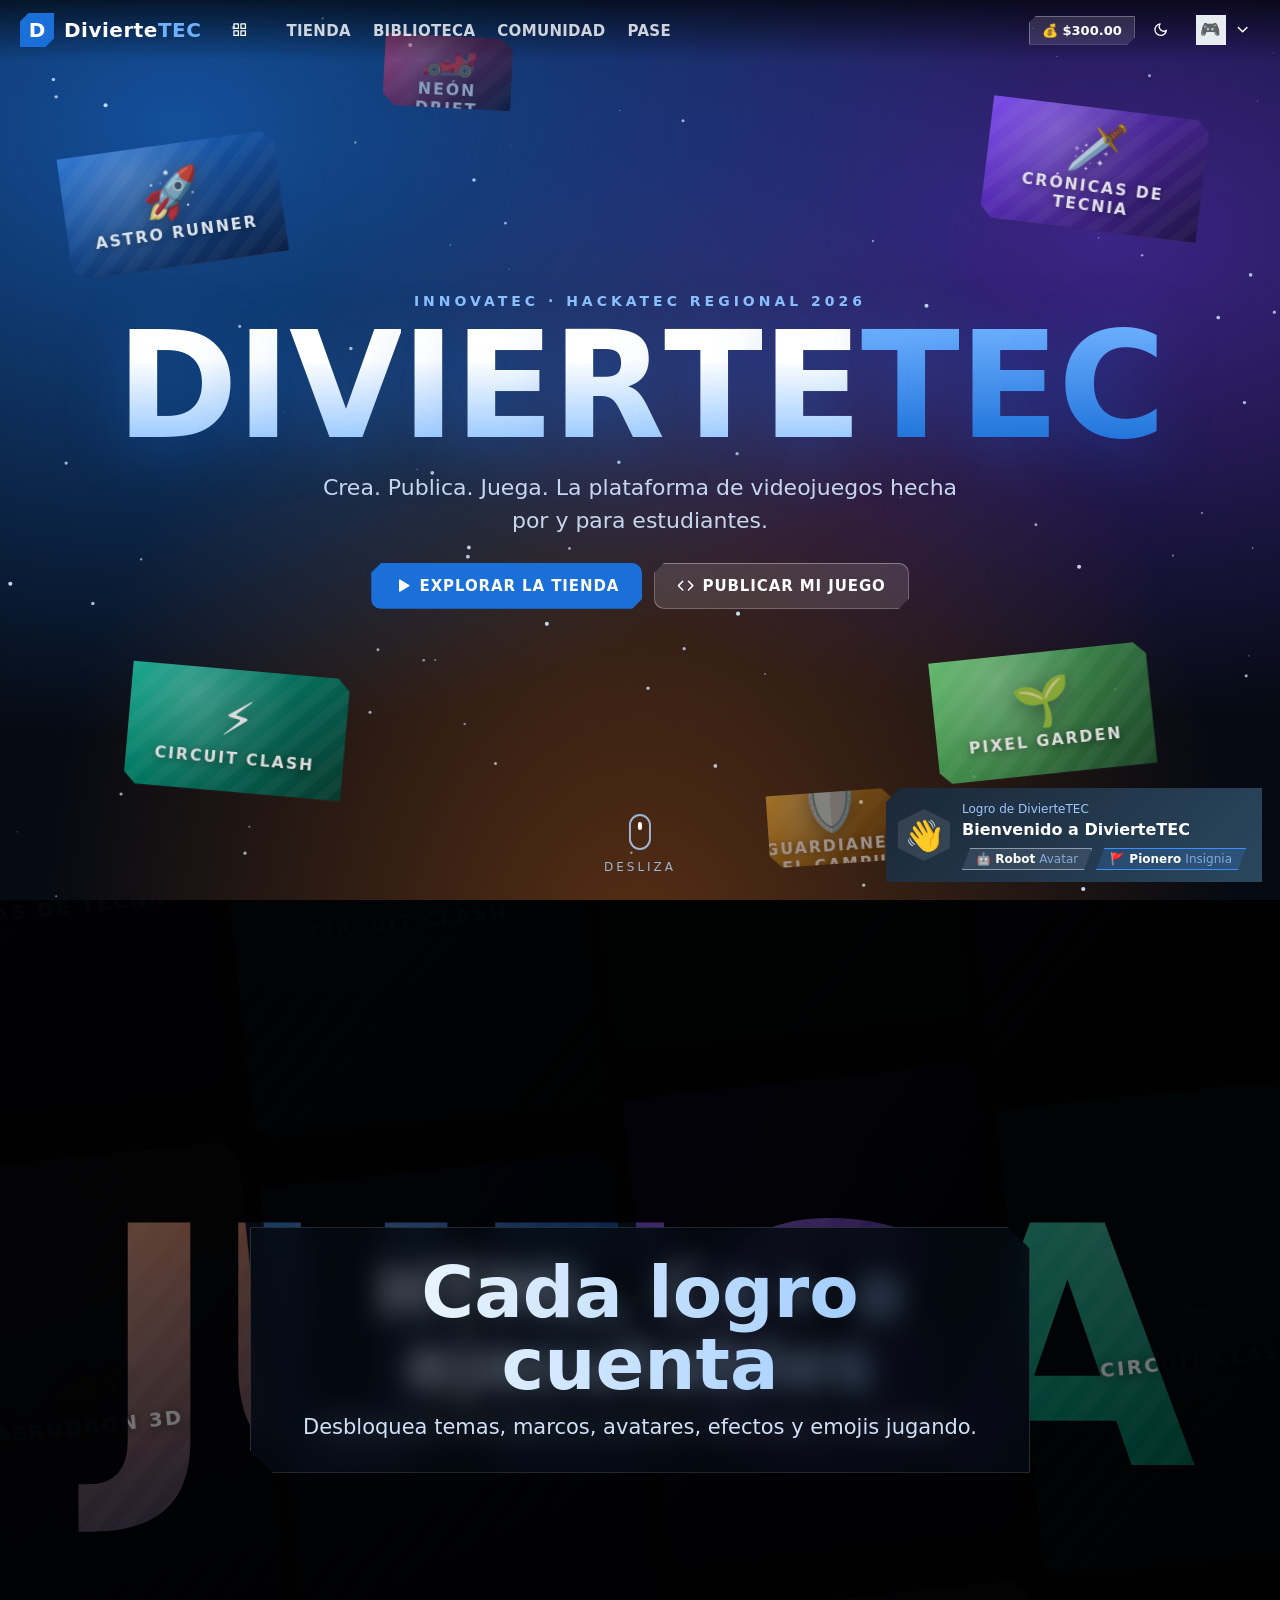
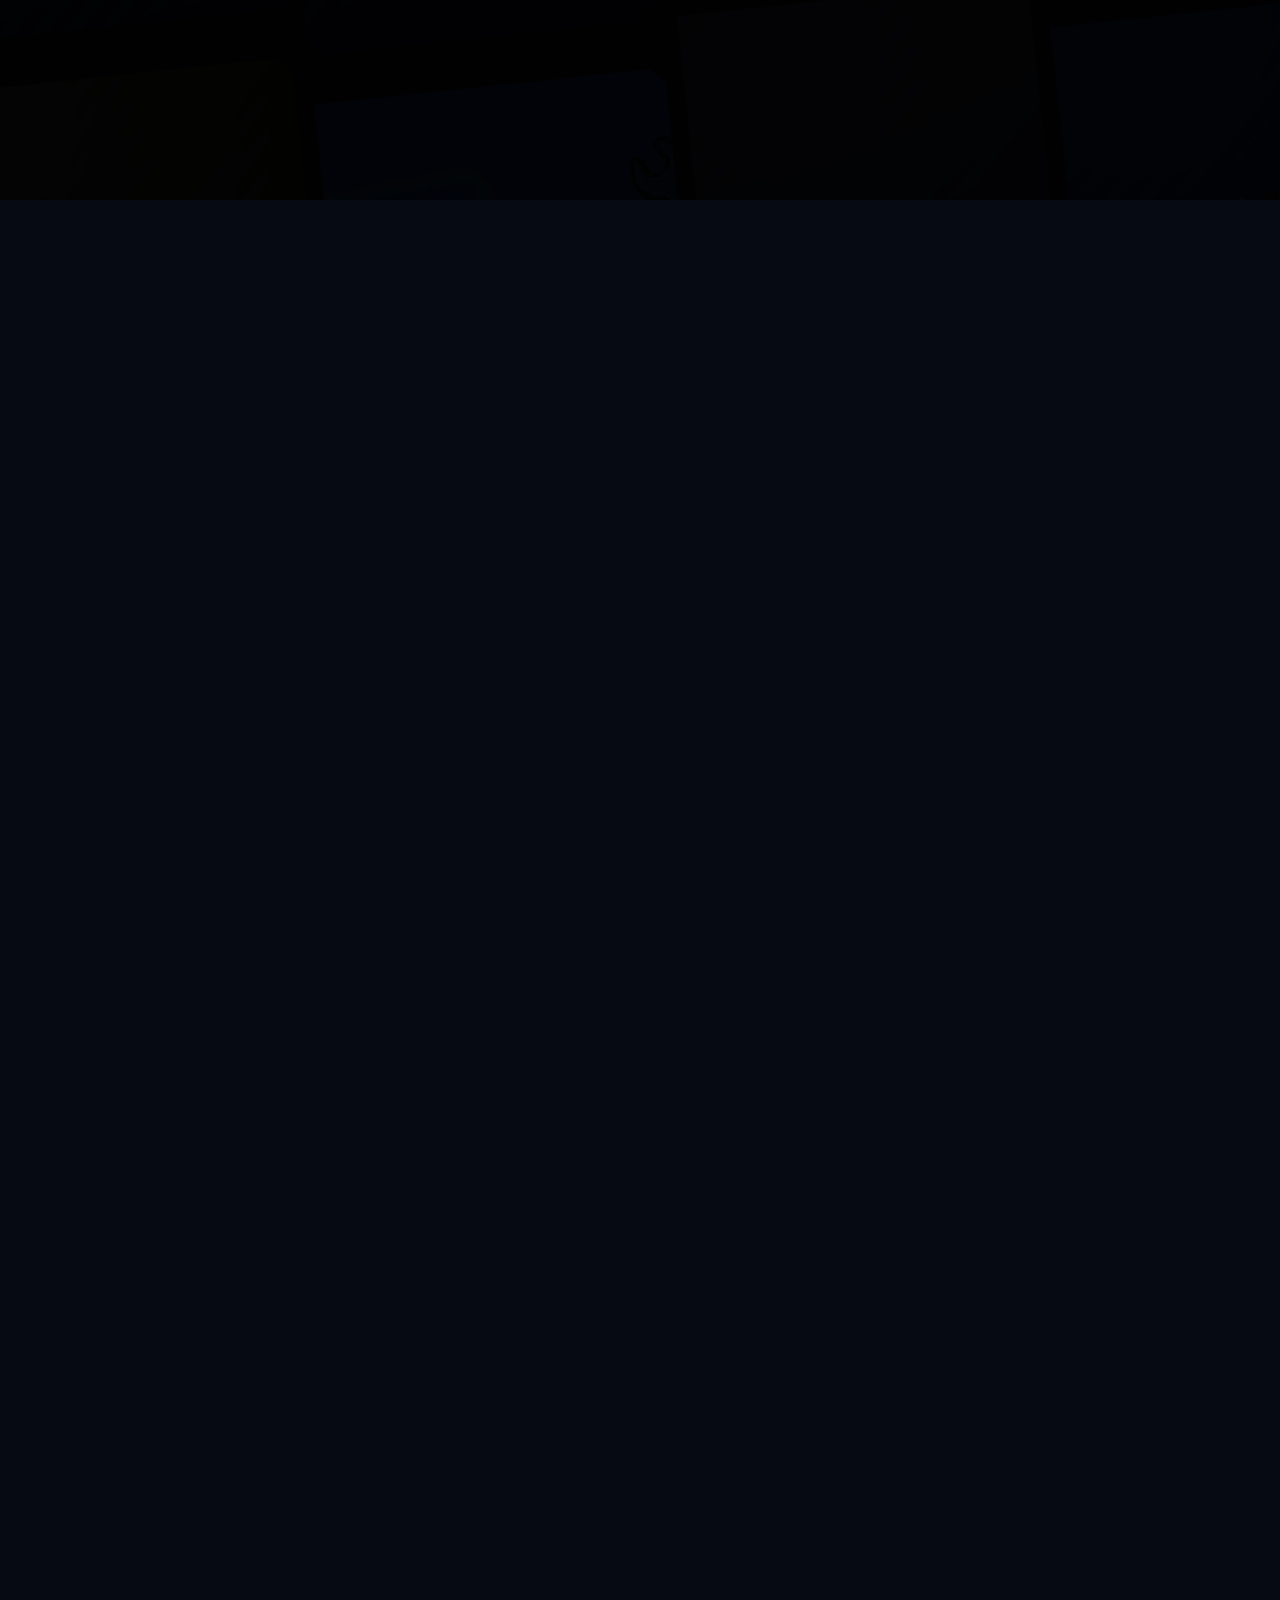
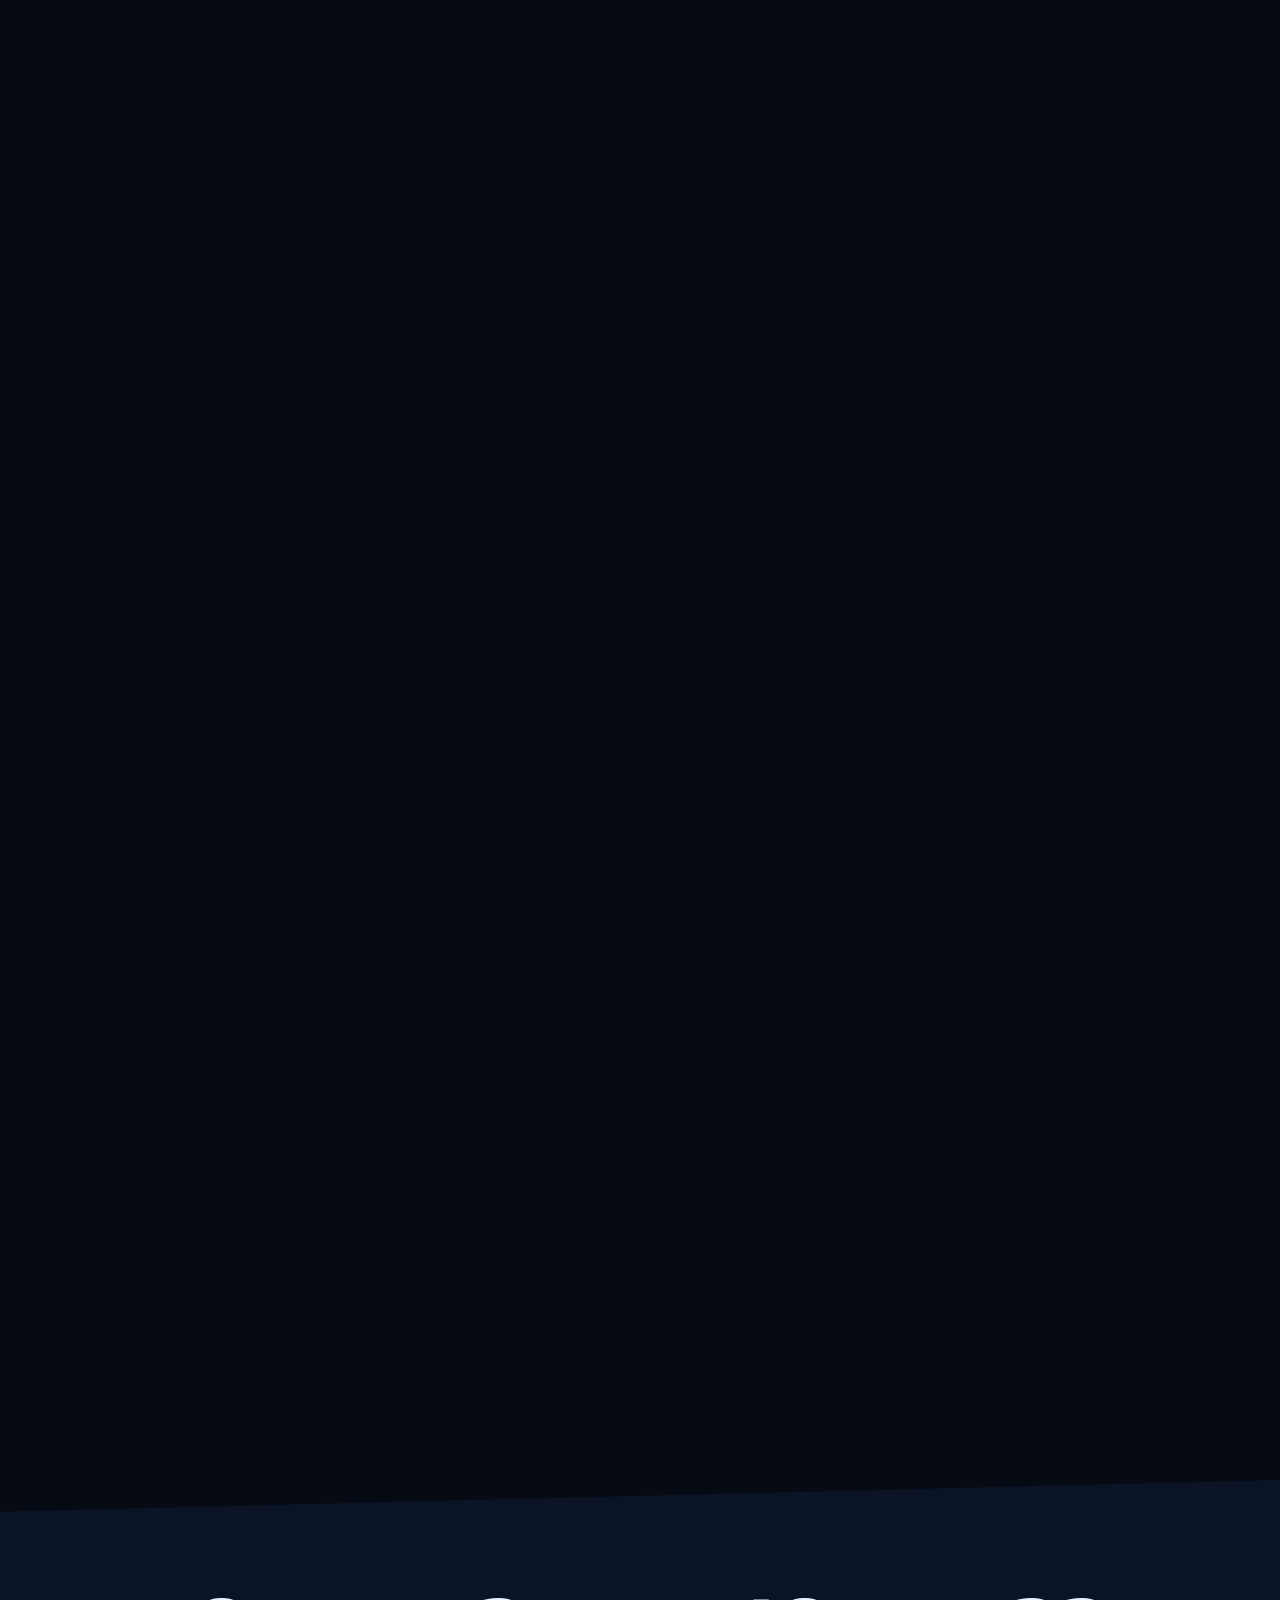
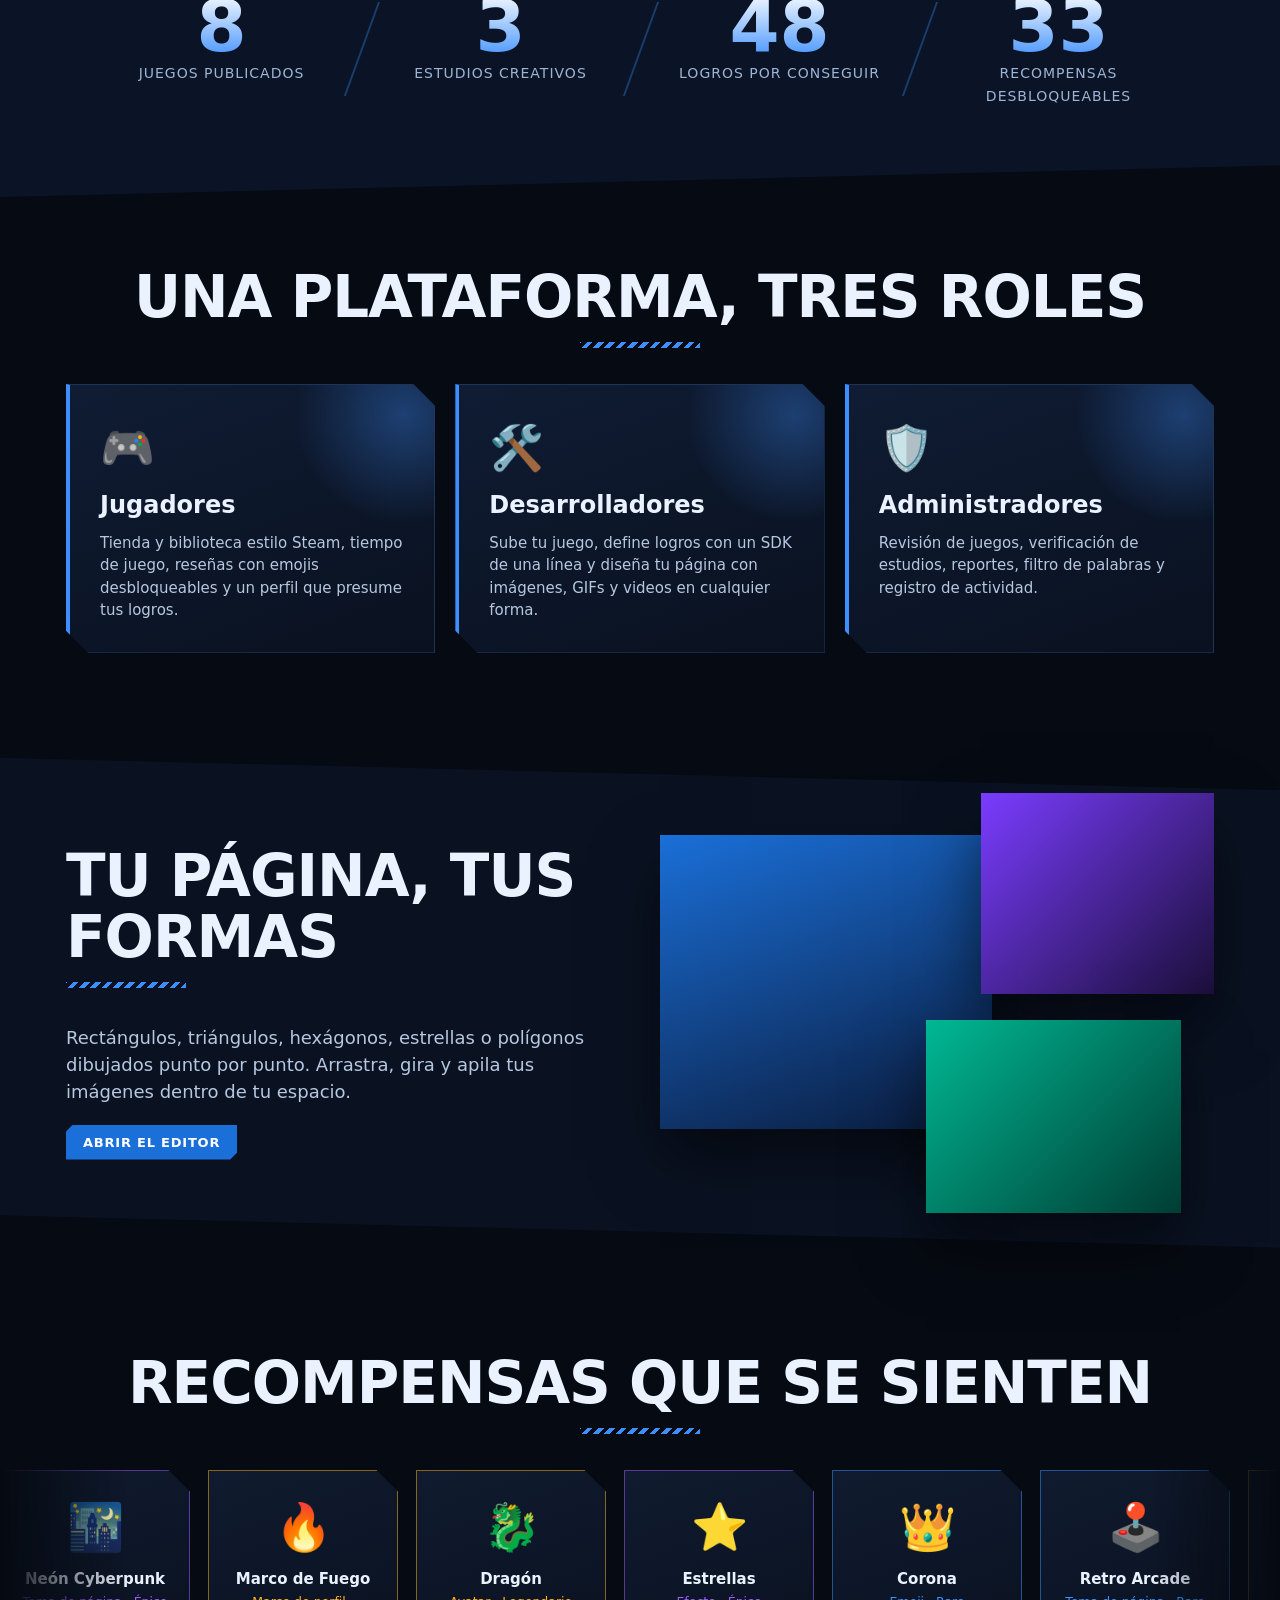
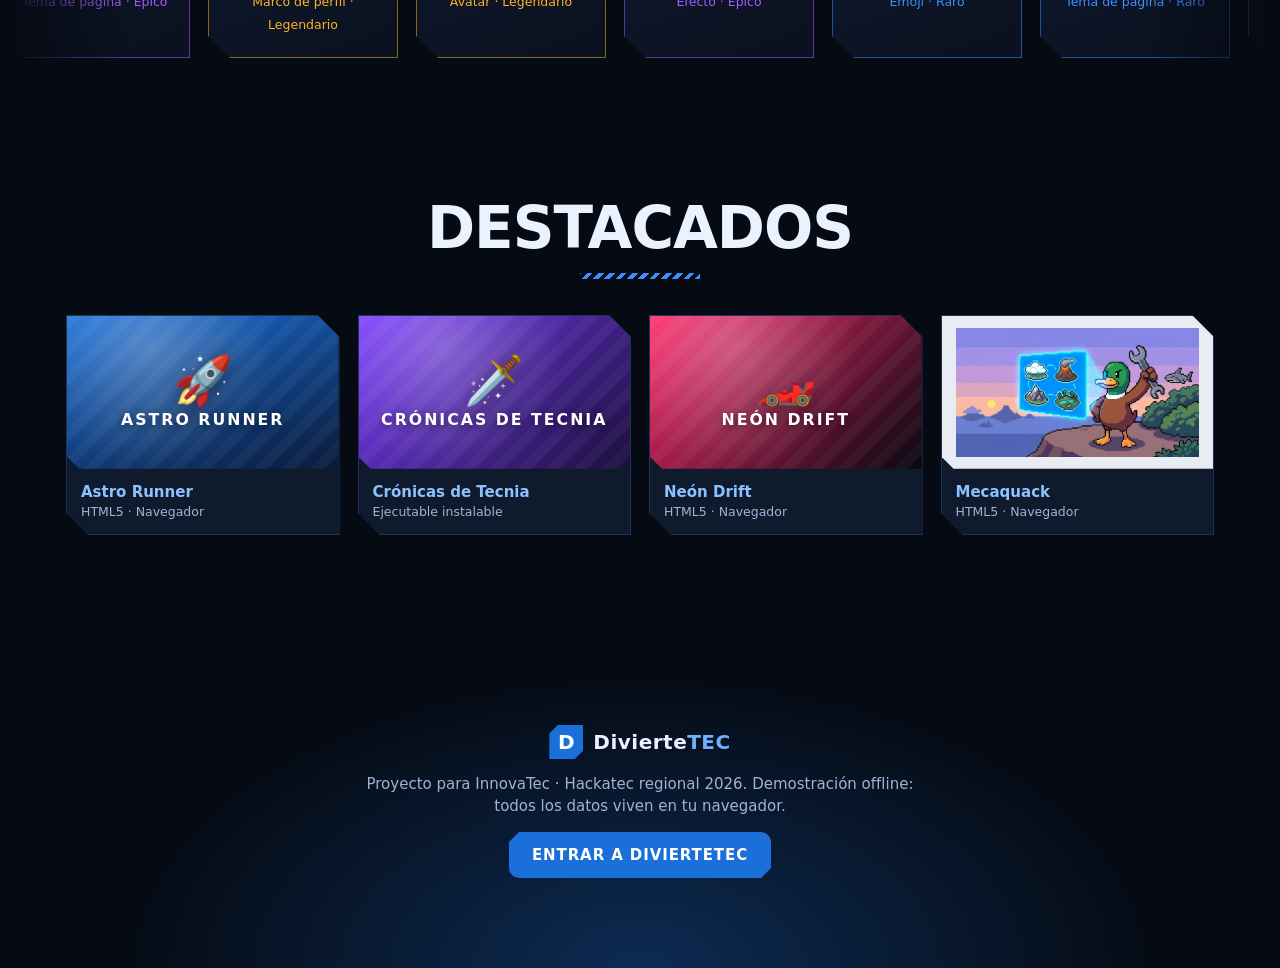
==== commit 1048a5b9: "Agregar Aerodron 3D, juego 3D en WebGL puro - Motor 3D propio sin librerías: matrices, mallas low-po" ====
--- a/index.html
+++ b/index.html
@@ -32,6 +32,7 @@
   <script src="js/games/neon-drift.js"></script>
   <script src="js/games/quantum-puzzle.js"></script>
   <script src="js/games/mecaquack.js"></script>
+  <script src="js/games/aerodron-3d.js"></script>
   <script src="js/layout.js"></script>
   <script src="js/views/landing.js"></script>
   <script src="js/views/store.js"></script>
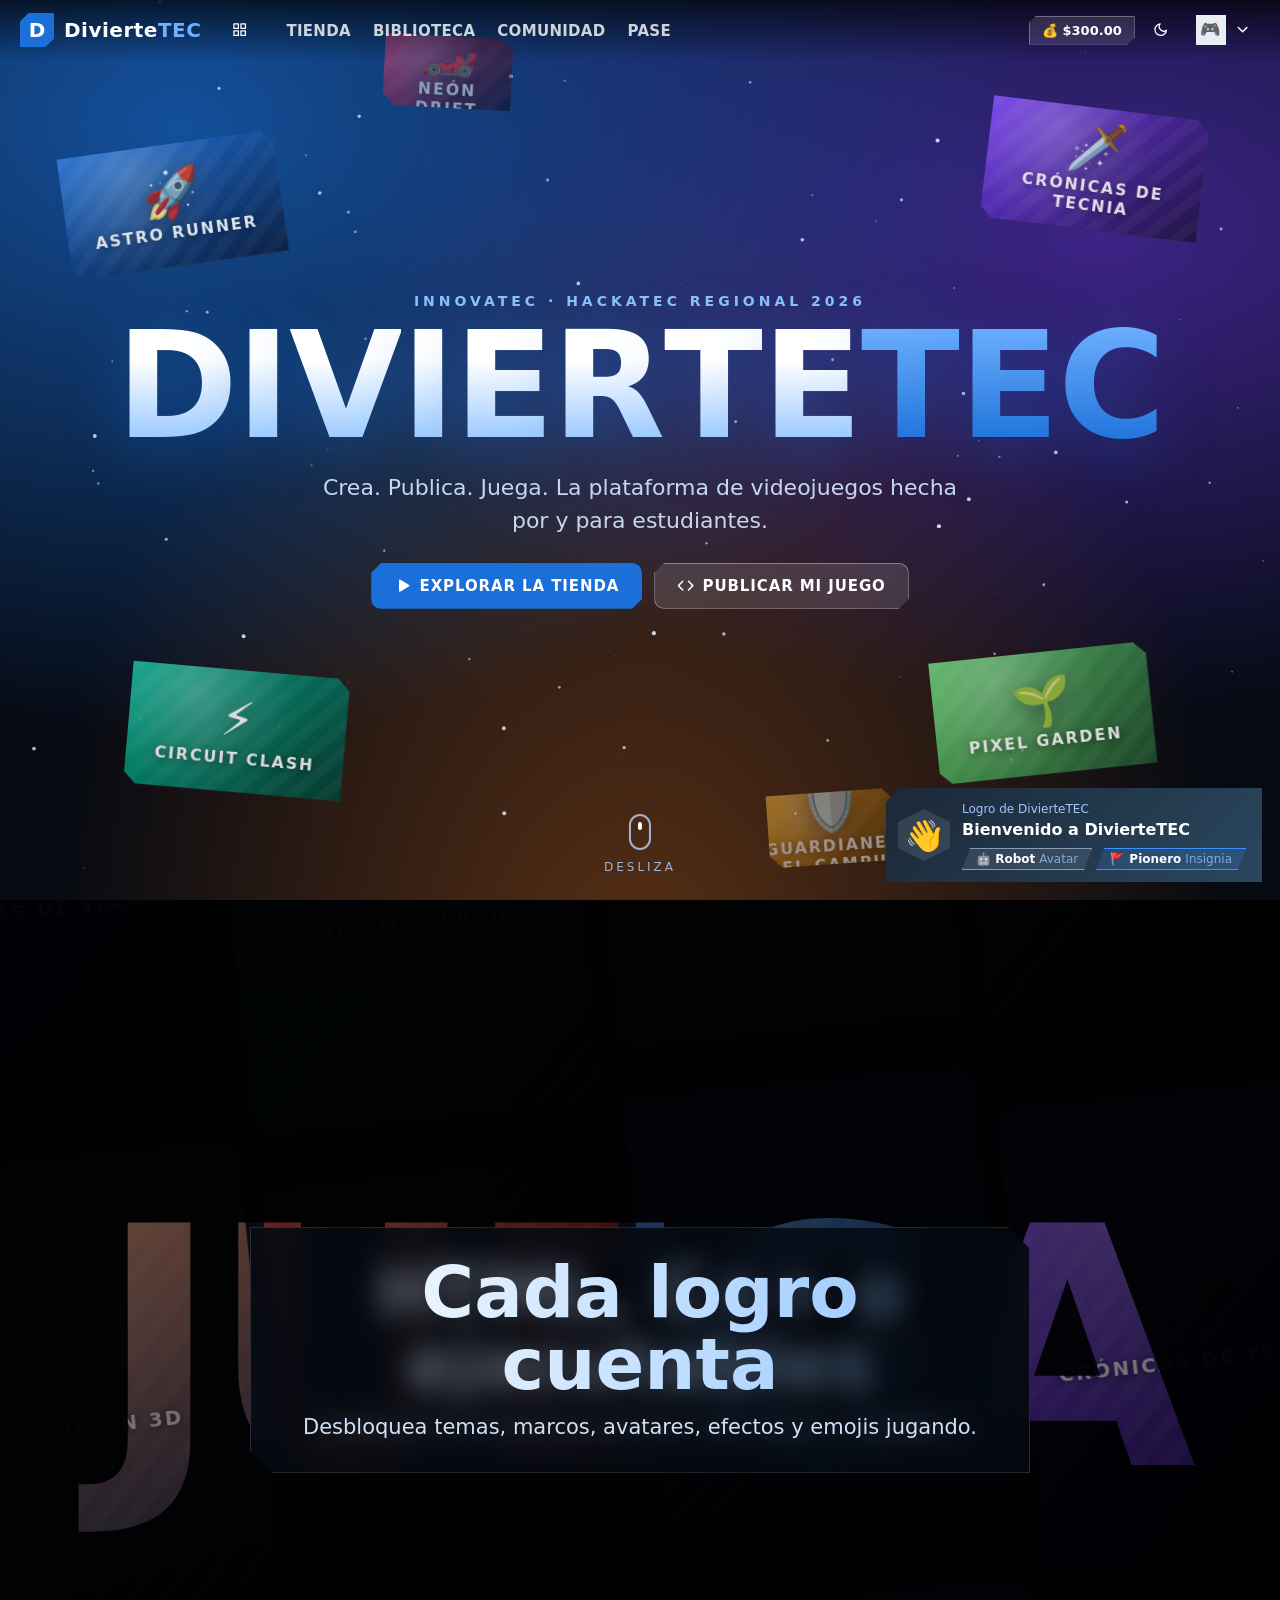
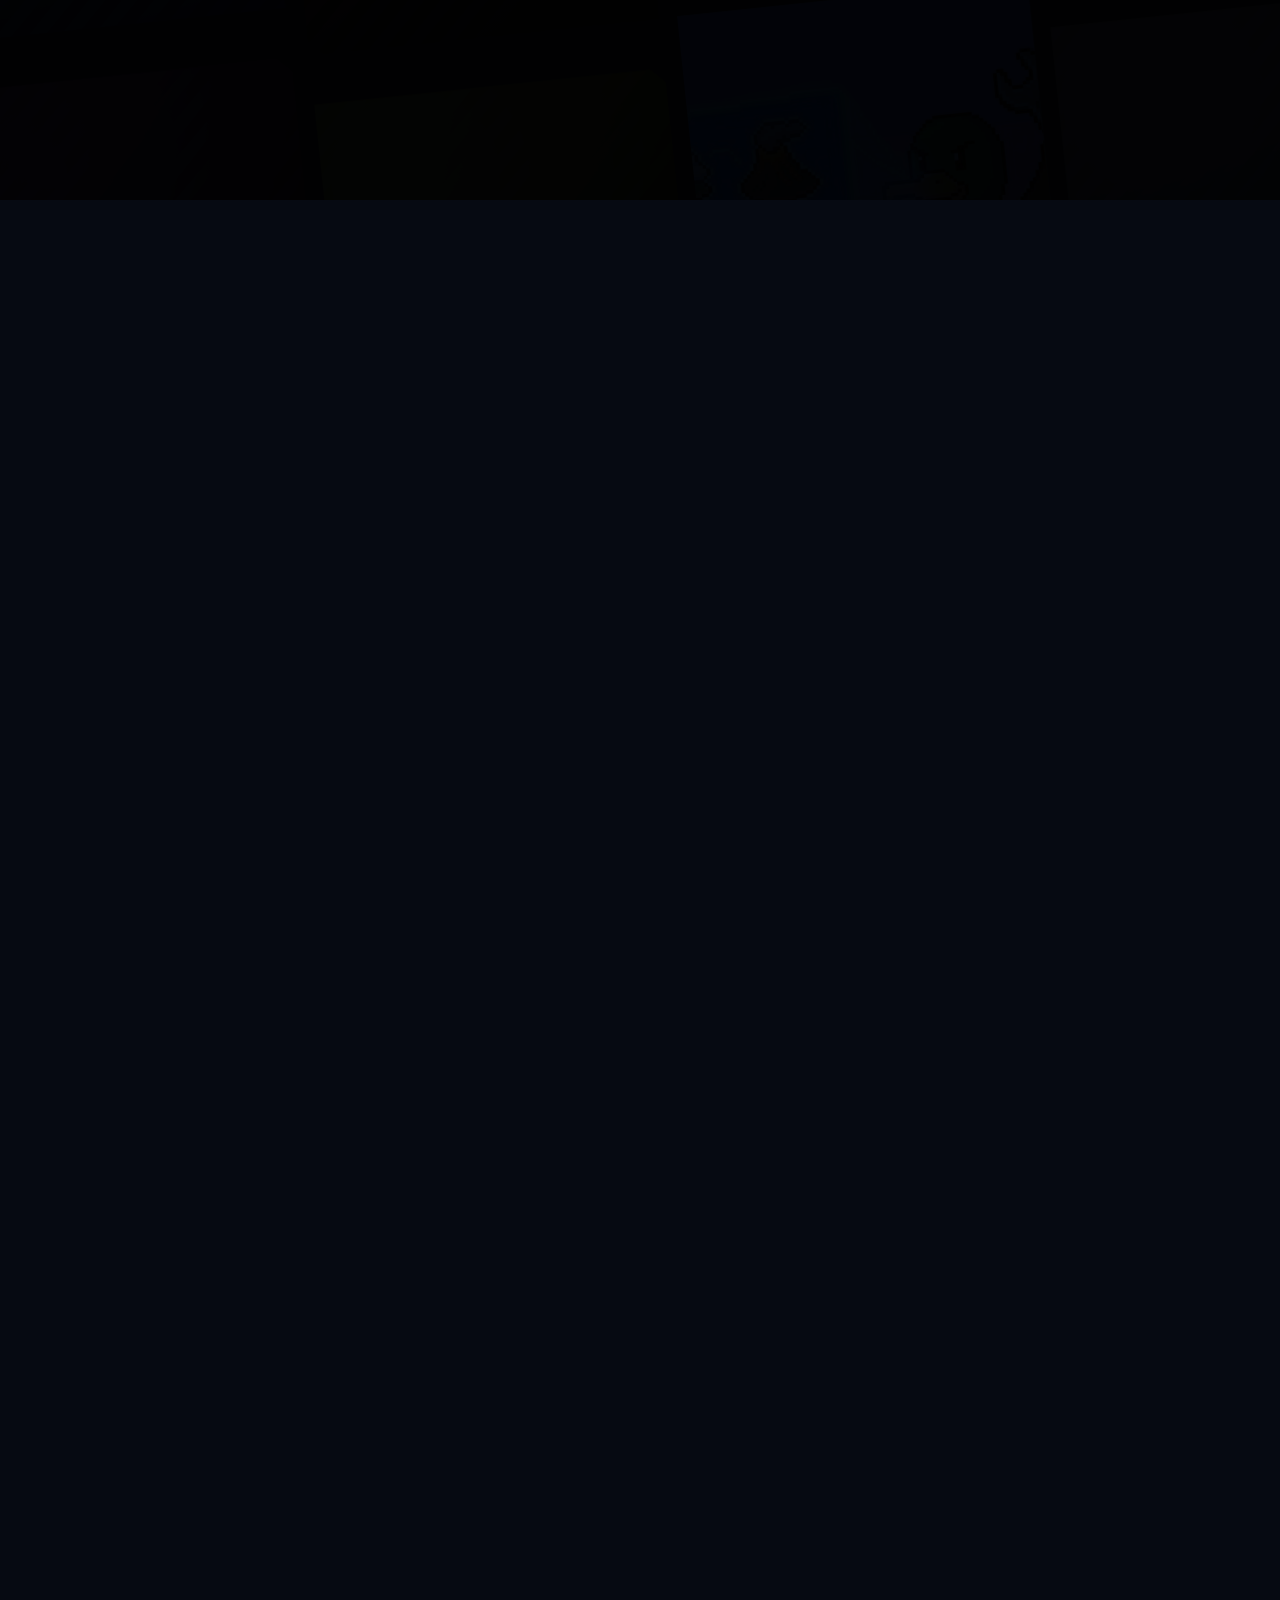
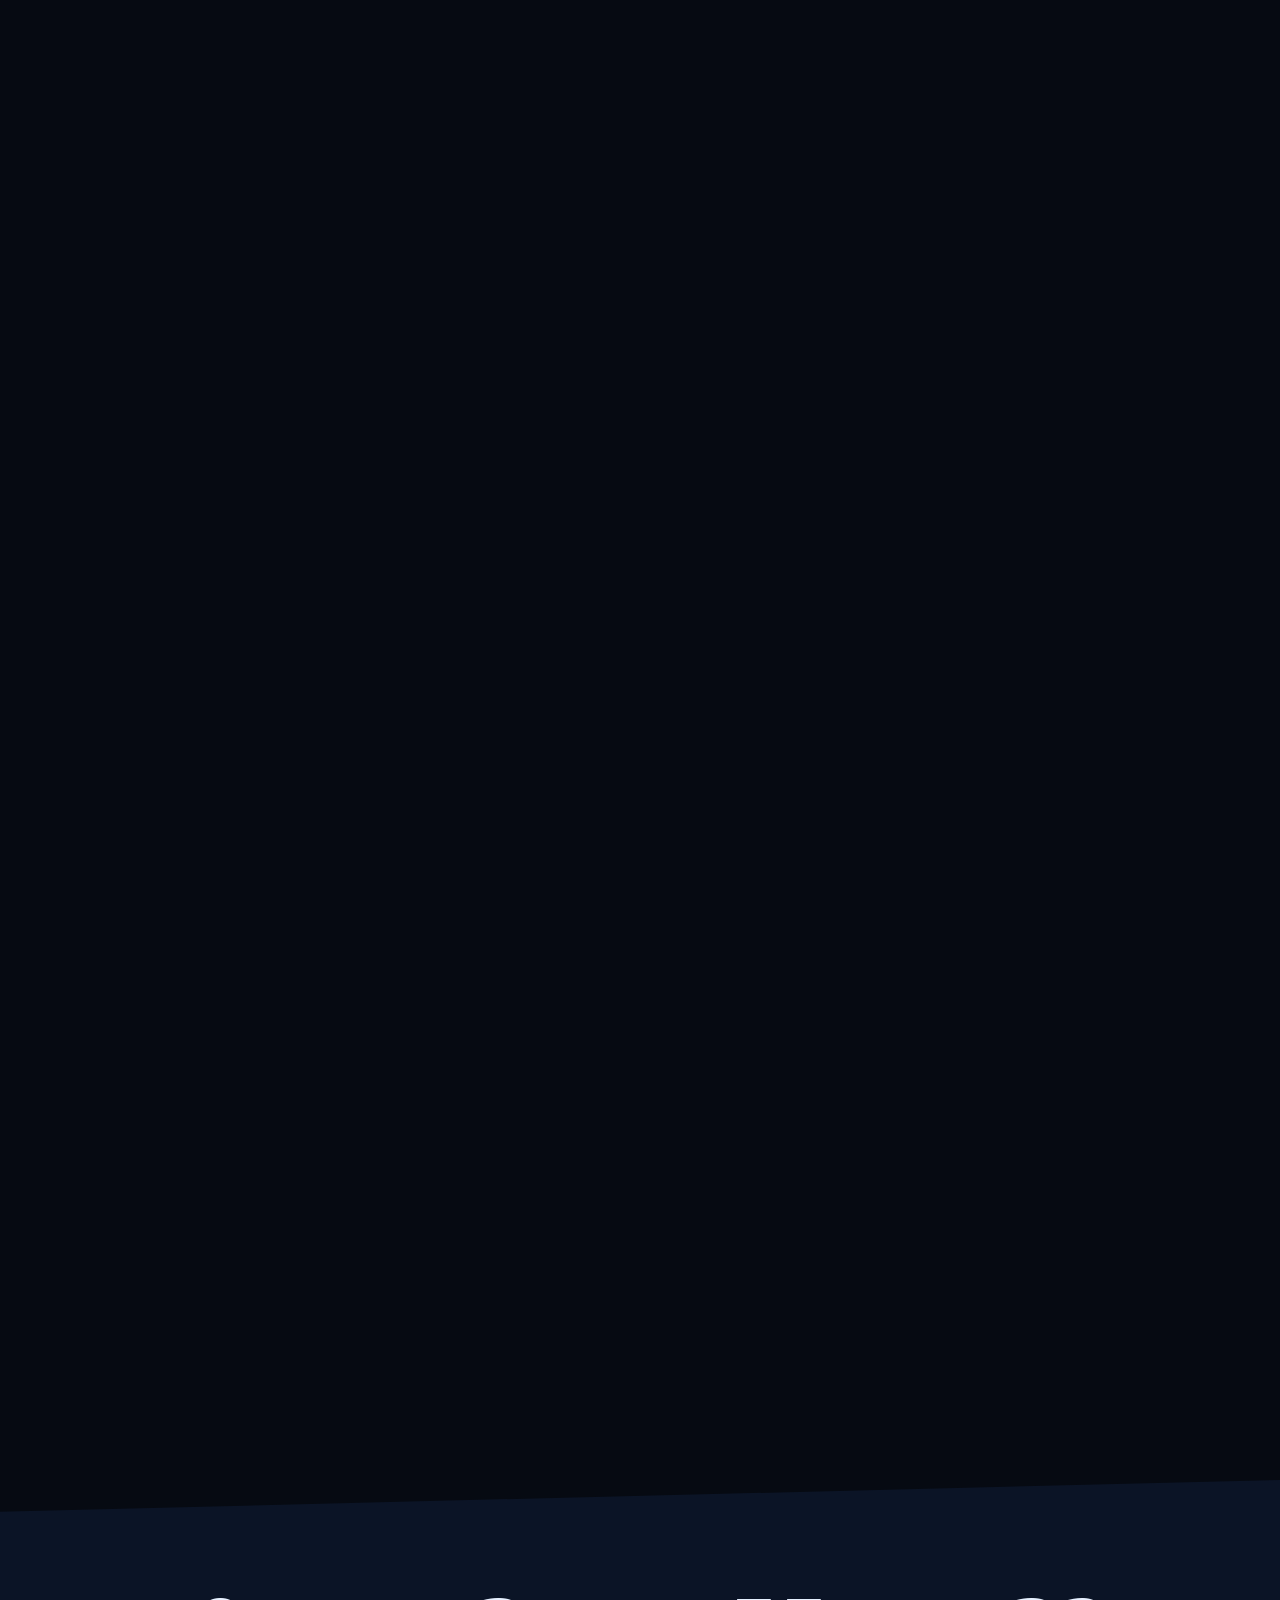
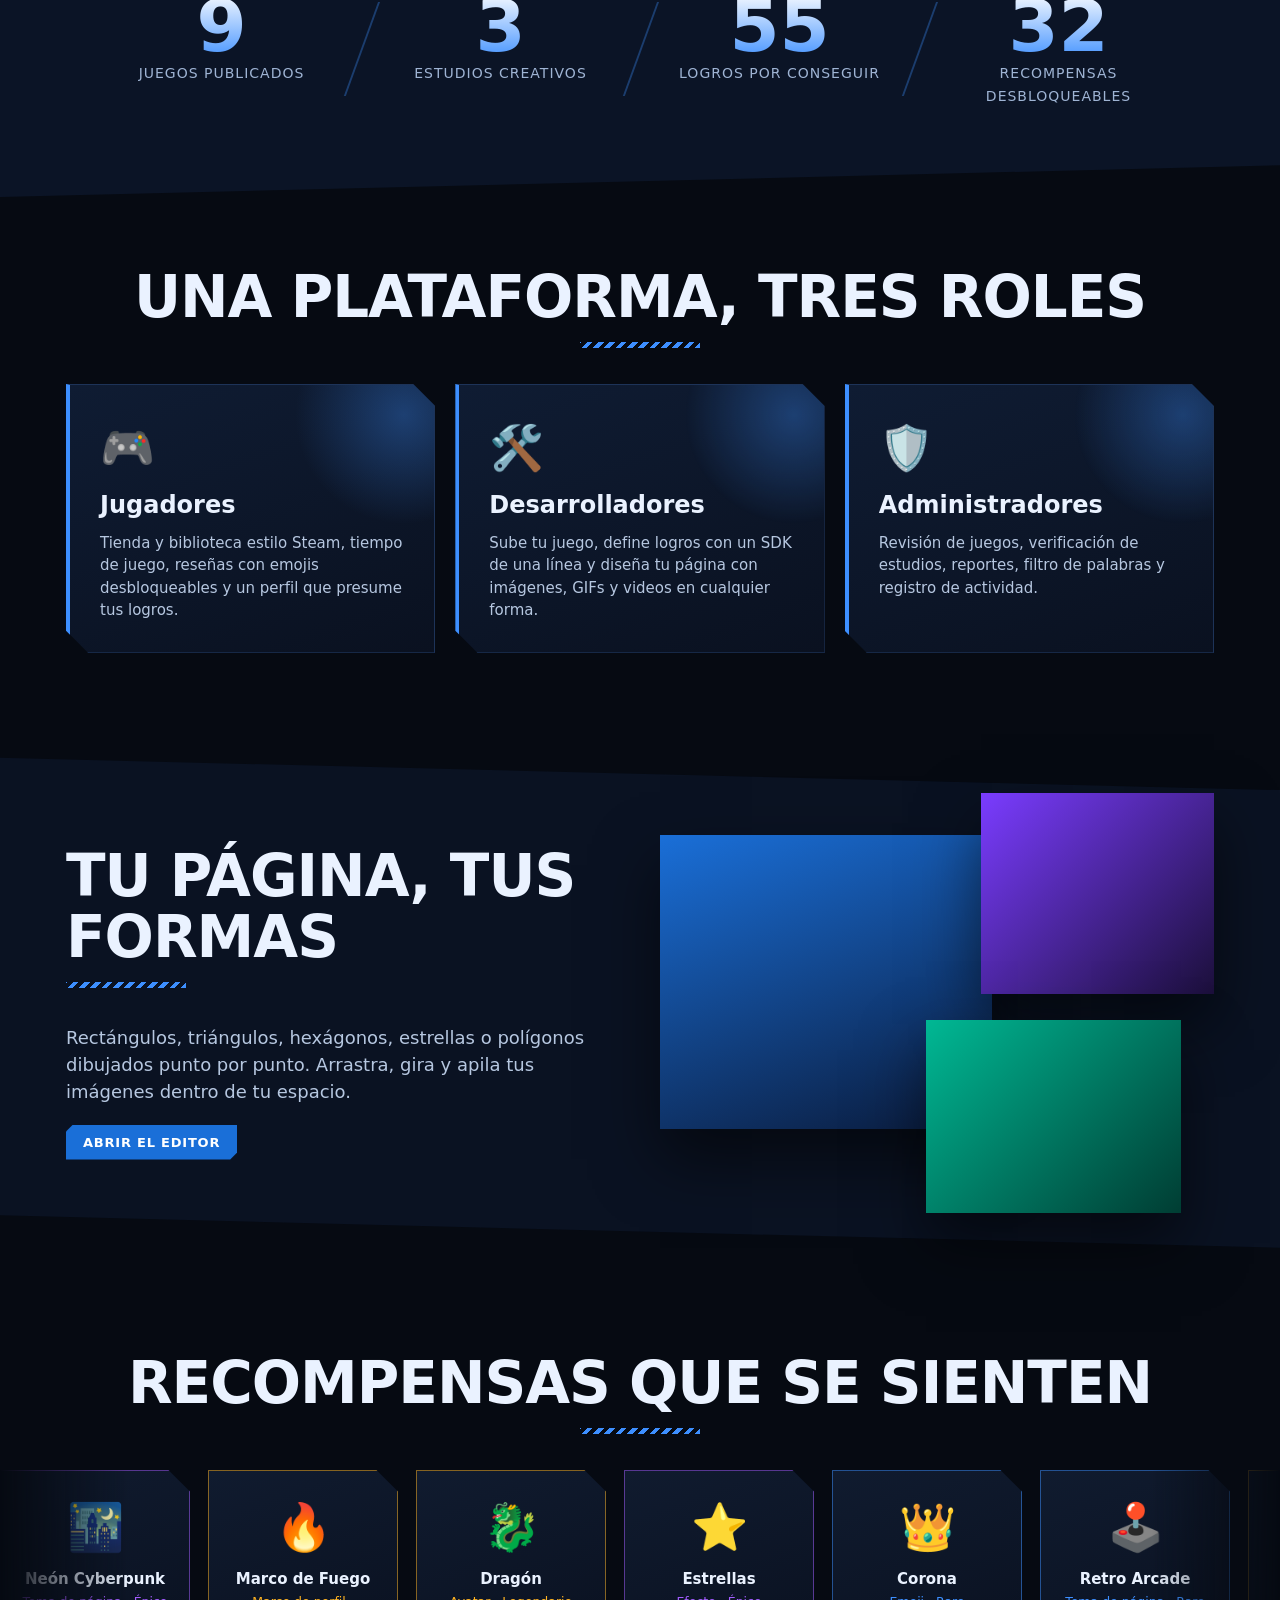
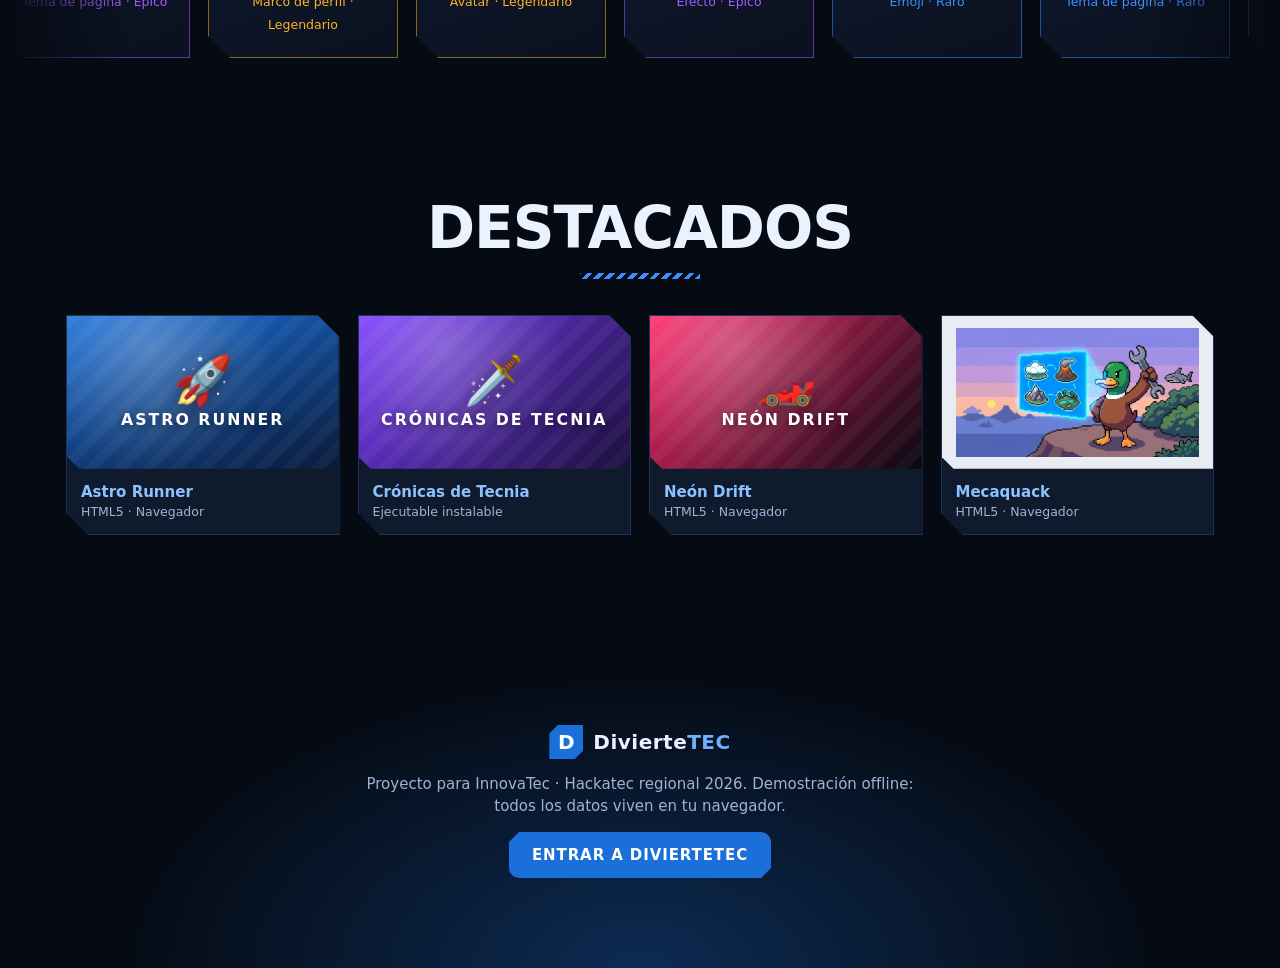
==== commit 527f0657: "Agregar Furia TEC: pelea cooperativa 3D con las mascotas de los Tecnológicos de Guanajuato - 9 masco" ====
--- a/index.html
+++ b/index.html
@@ -33,6 +33,7 @@
   <script src="js/games/quantum-puzzle.js"></script>
   <script src="js/games/mecaquack.js"></script>
   <script src="js/games/aerodron-3d.js"></script>
+  <script src="js/games/furia-tec.js"></script>
   <script src="js/layout.js"></script>
   <script src="js/views/landing.js"></script>
   <script src="js/views/store.js"></script>
--- a/css/base.css
+++ b/css/base.css
@@ -71,6 +71,12 @@
   --radius: 2px; --radius-lg: 4px; --font-display: "Courier New", ui-monospace, monospace;
   --shadow: 4px 4px 0 #306230; --shadow-lg: 8px 8px 0 #0f380f; color-scheme: light;
 }
+:root[data-theme="kombat"] {
+  --bg: #120608; --bg-2: #1a080c; --surface: #210b10; --surface-2: #2c0f15; --surface-3: #3a141b; --border: #5c1f27;
+  --text: #fff4e0; --text-2: #f3d7b0; --muted: #c9947a; --primary: #e0263a; --primary-2: #ff5a4a; --primary-soft: #3d1016;
+  --accent: #ffb321; --topbar: #0a0305; --topbar-text: #ffcf5a; --glow: 0 0 14px rgba(224, 38, 58, .55); color-scheme: dark;
+}
+:root[data-theme="kombat"] body { background-image: radial-gradient(ellipse at 50% 110%, #ffb32122, transparent 60%); background-attachment: fixed; }
 :root[data-theme="space"] {
   --bg: #070a1f; --bg-2: #0d1130; --surface: #131841; --surface-2: #1a2052; --surface-3: #242b66; --border: #2f377a;
   --text: #eef0ff; --text-2: #c9ccf5; --muted: #9398cc; --primary: #8b7bff; --primary-2: #b1a6ff; --primary-soft: #262a6b;
--- a/css/components.css
+++ b/css/components.css
@@ -357,6 +357,7 @@
 [data-swatch="cyber"] i:nth-child(1) { background: #07080f; } [data-swatch="cyber"] i:nth-child(2) { background: #00e5ff; } [data-swatch="cyber"] i:nth-child(3) { background: #ff2a6d; }
 [data-swatch="gameboy"] i:nth-child(1) { background: #0f380f; } [data-swatch="gameboy"] i:nth-child(2) { background: #8bac0f; } [data-swatch="gameboy"] i:nth-child(3) { background: #c4d98a; }
 [data-swatch="space"] i:nth-child(1) { background: #070a1f; } [data-swatch="space"] i:nth-child(2) { background: #8b7bff; } [data-swatch="space"] i:nth-child(3) { background: #5ee3ff; }
+[data-swatch="kombat"] i:nth-child(1) { background: #120608; } [data-swatch="kombat"] i:nth-child(2) { background: #e0263a; } [data-swatch="kombat"] i:nth-child(3) { background: #ffb321; }
 [data-swatch="lava"] i:nth-child(1) { background: #140605; } [data-swatch="lava"] i:nth-child(2) { background: #ff5a1f; } [data-swatch="lava"] i:nth-child(3) { background: #ffb321; }
 
 /* ---------- Panel de desarrollador ---------- */
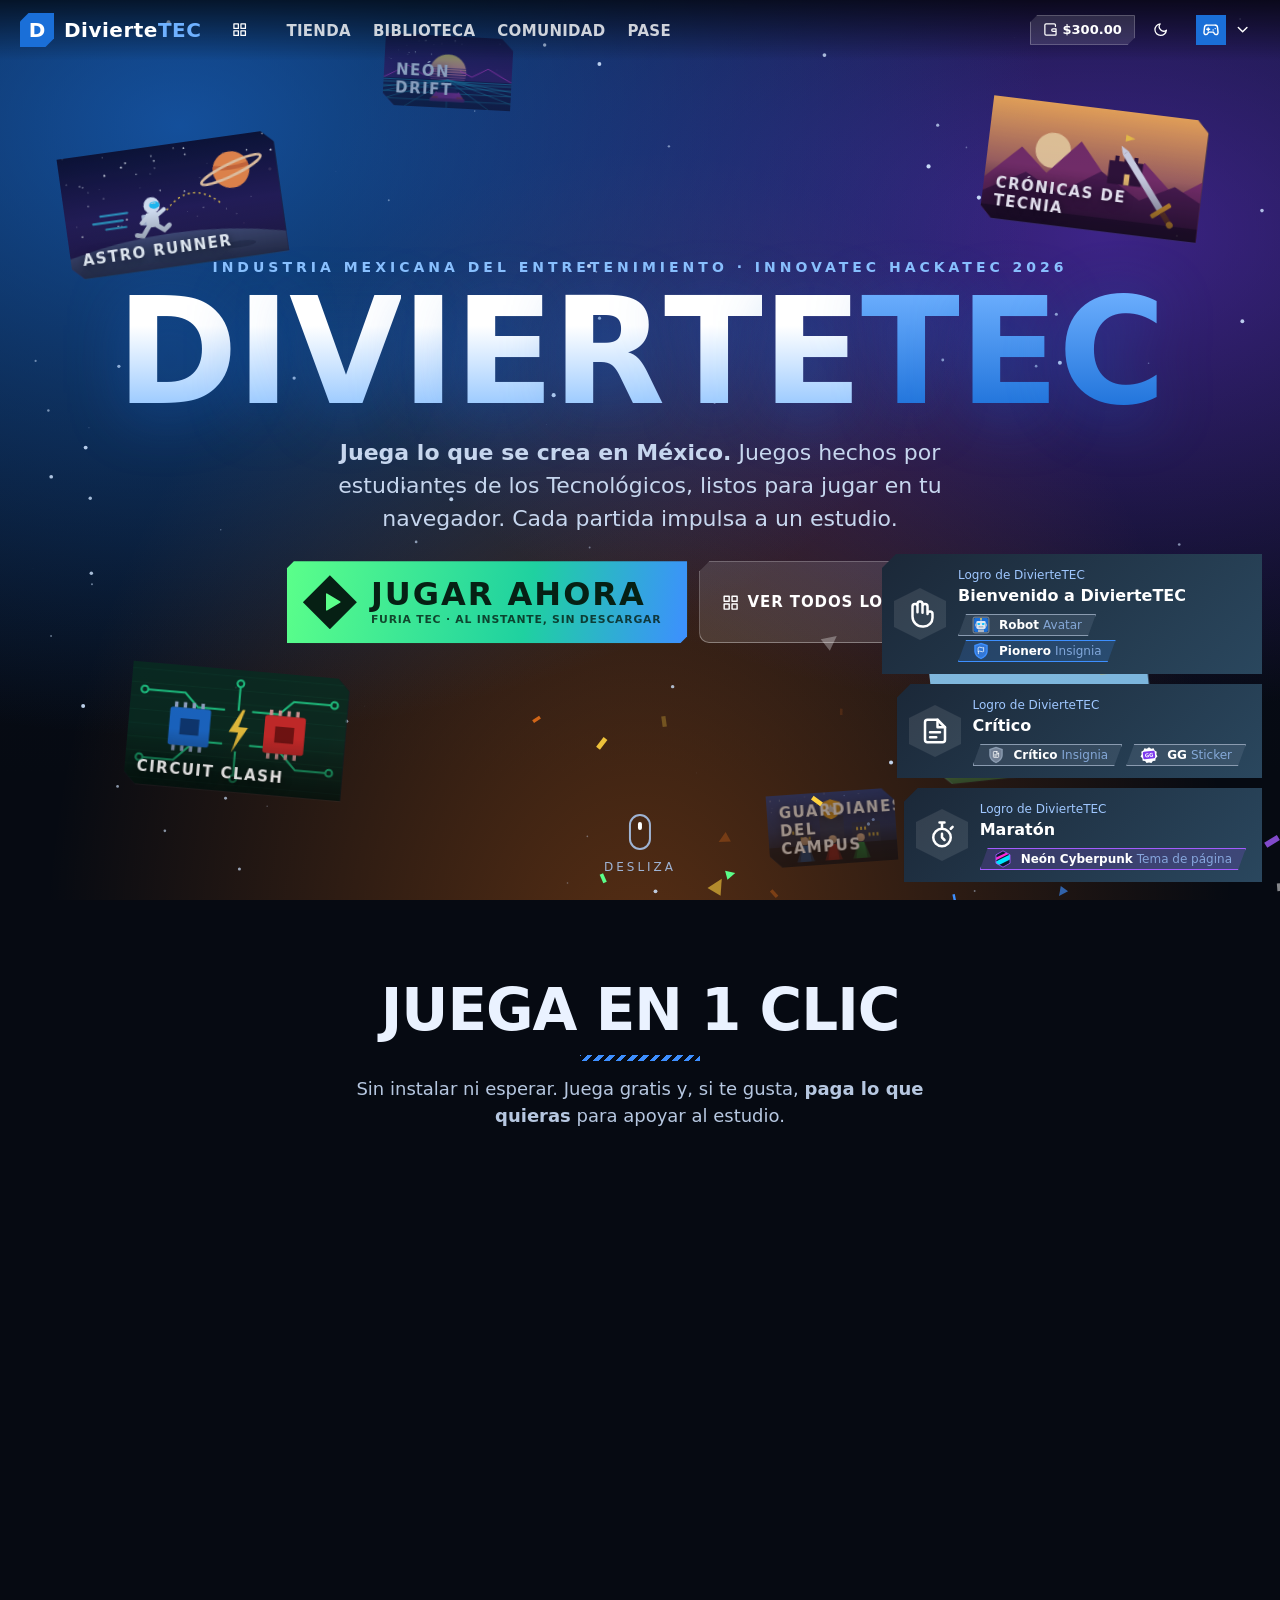
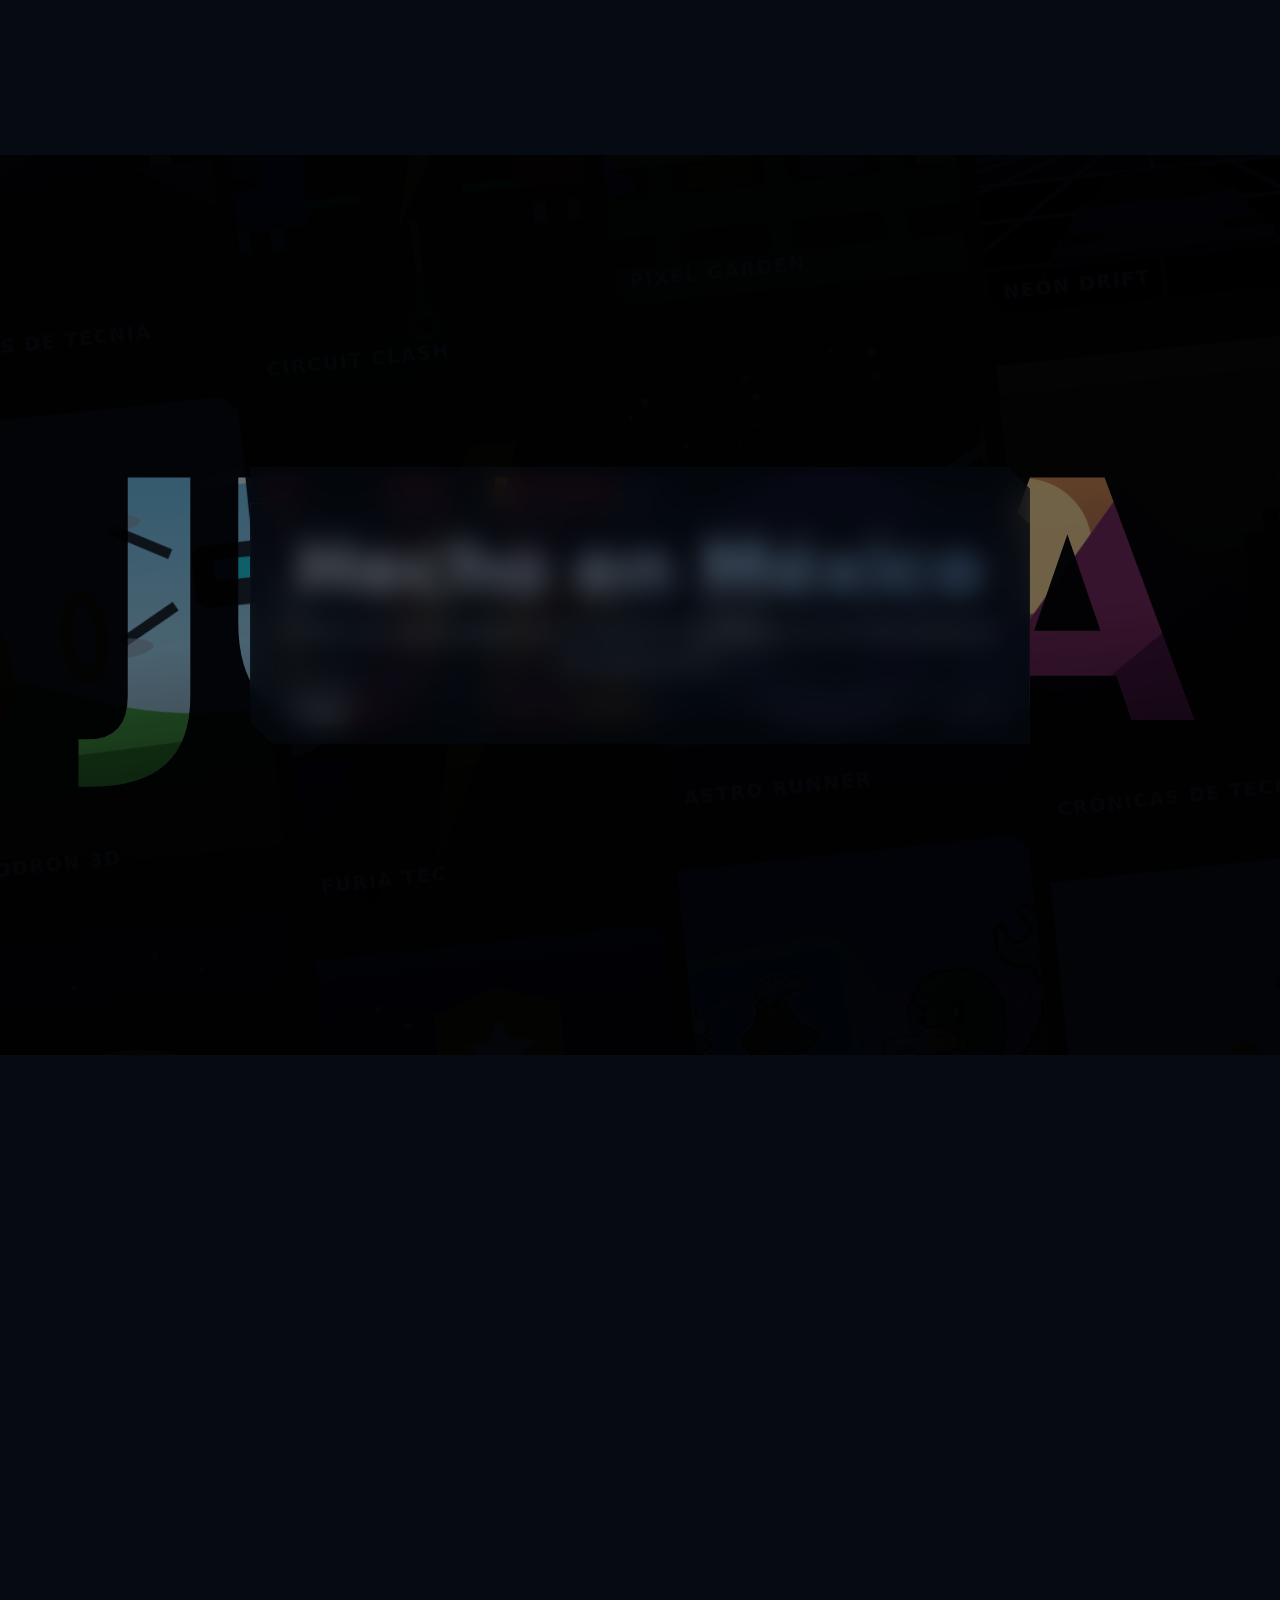
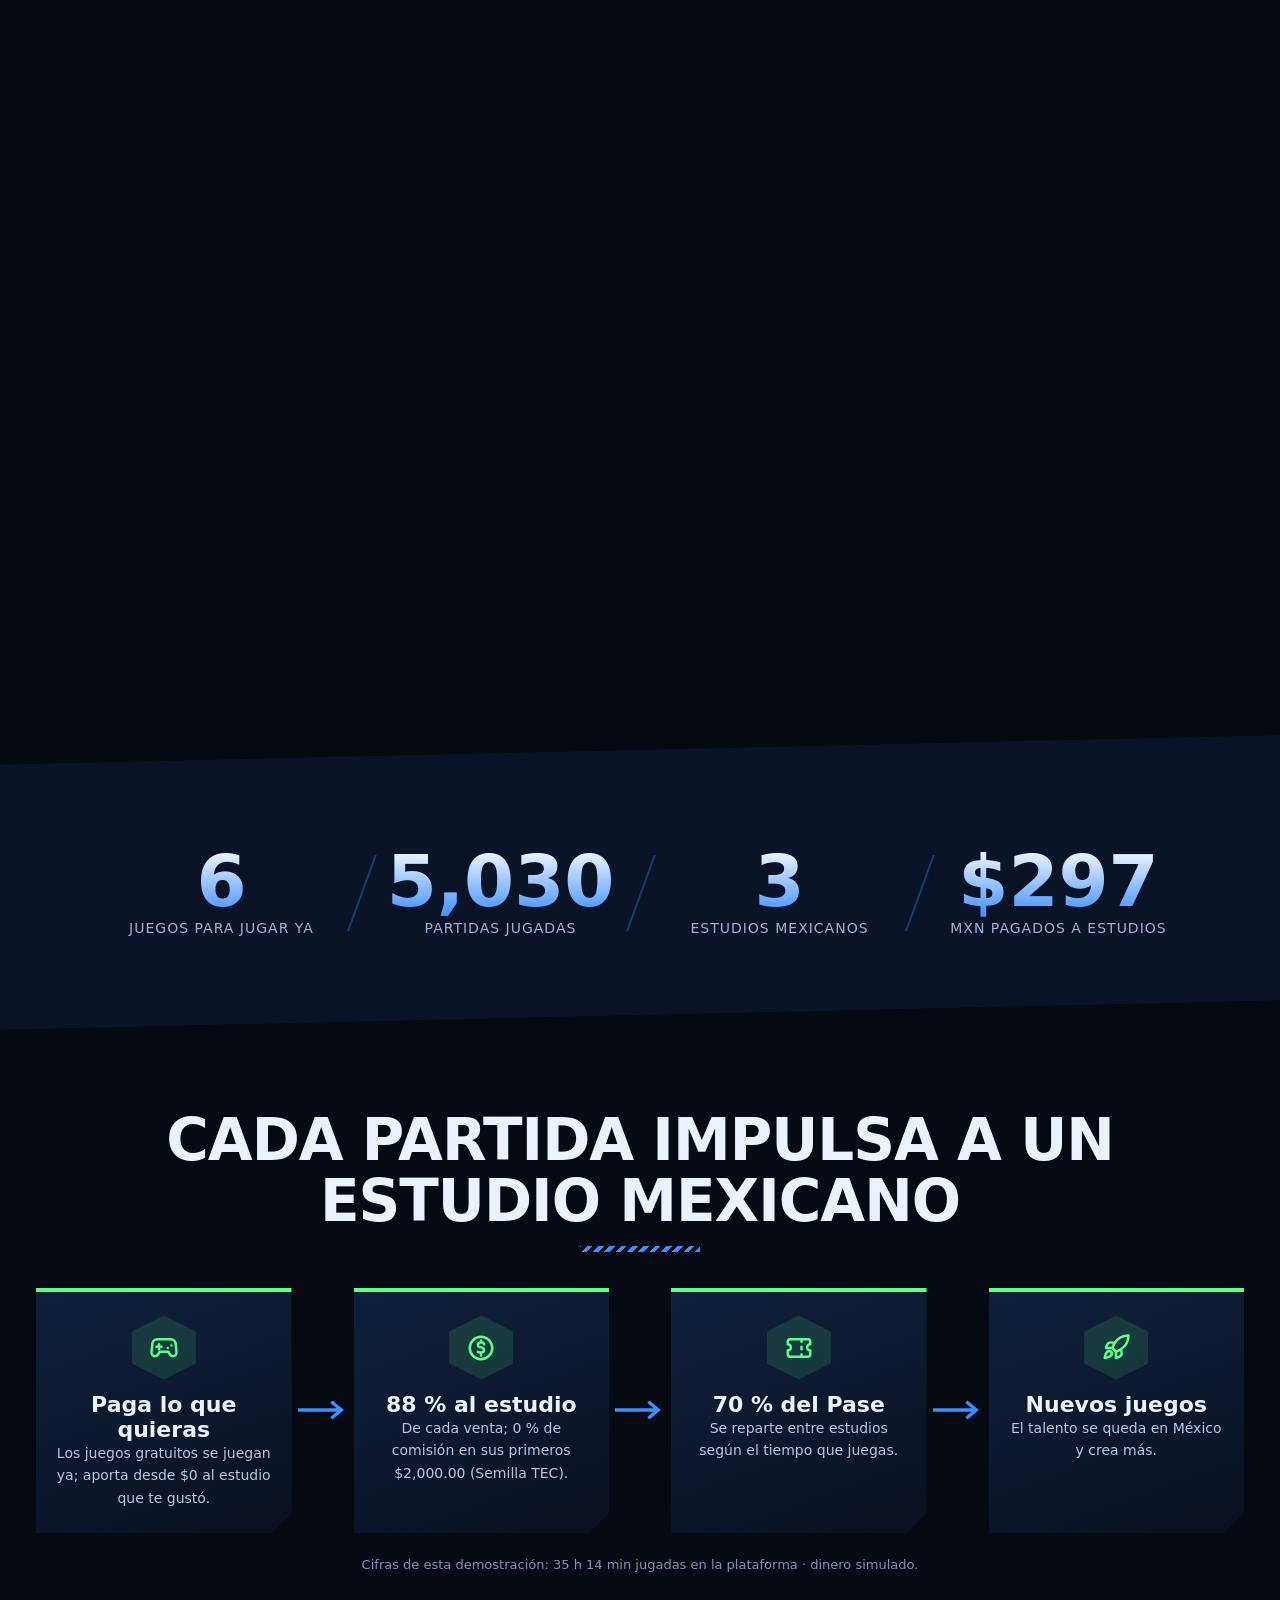
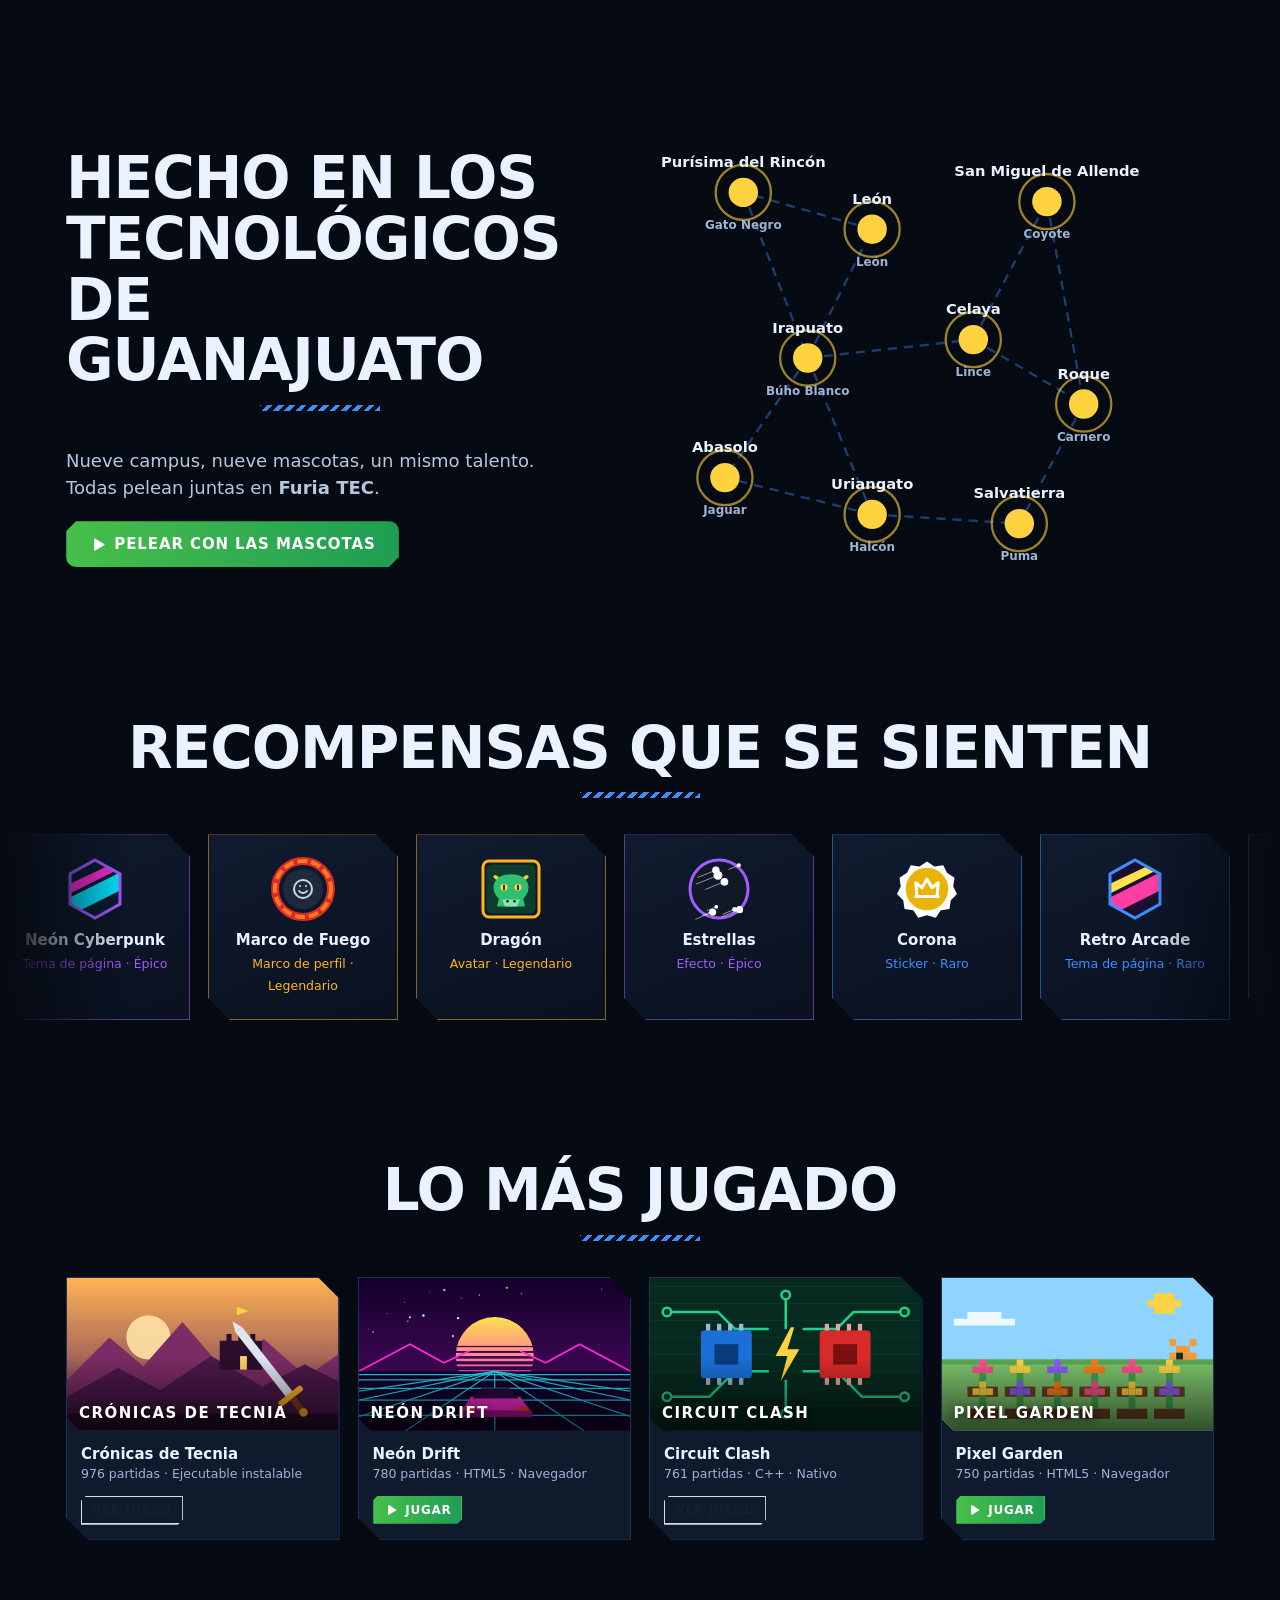
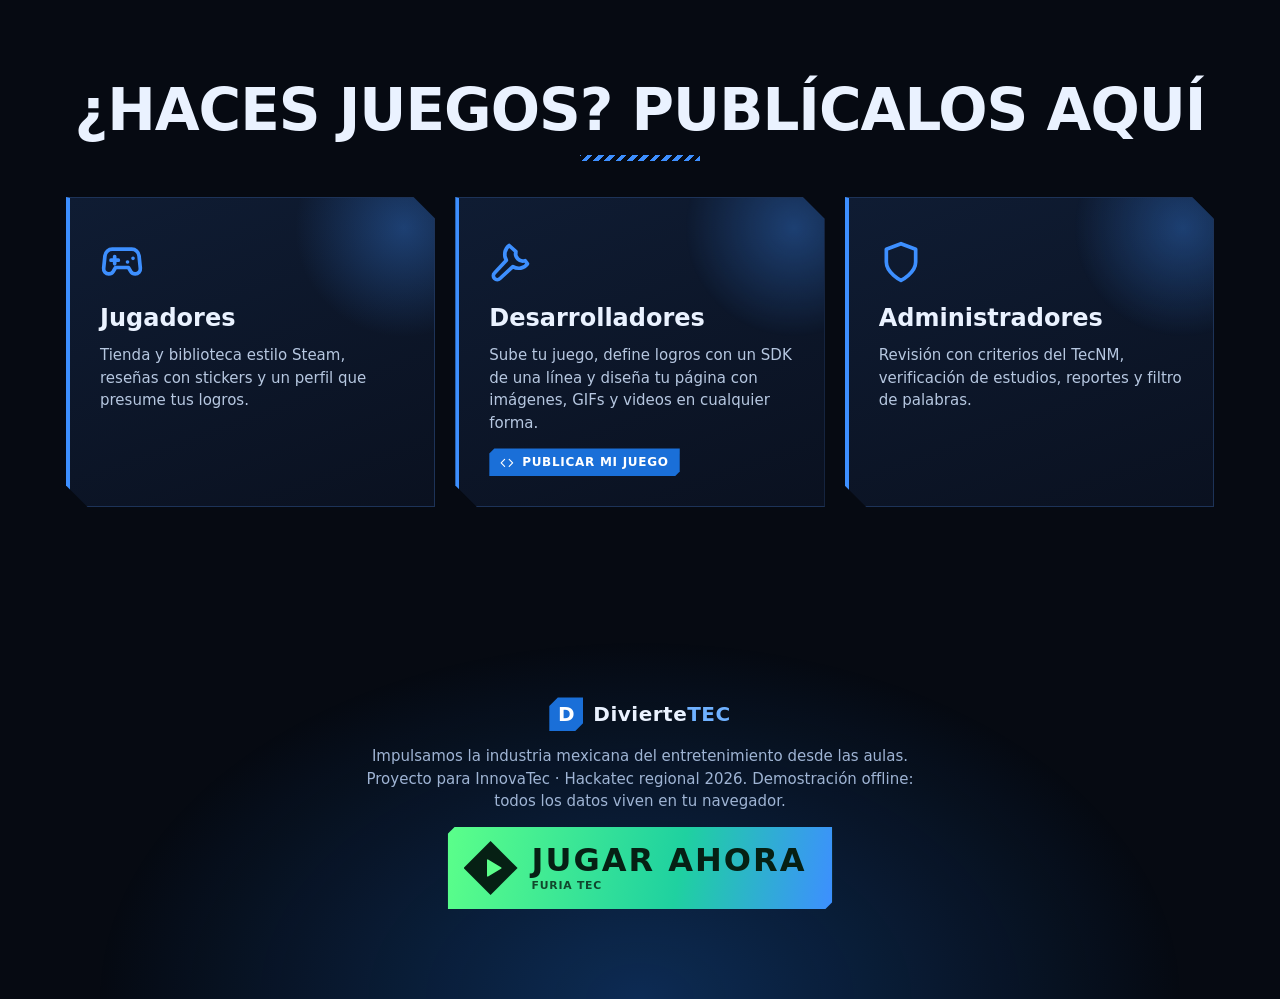
==== commit 663812e9: "Fase 7: jugar primero, Paga lo que quieras, reseñas con 2 h, borradores, criterios TecNM, retiro de " ====
--- a/index.html
+++ b/index.html
@@ -19,6 +19,8 @@
 
   <!-- Scripts clásicos: funcionan con doble clic sobre index.html (file://), sin servidor -->
   <script src="js/core.js"></script>
+  <script src="js/art.js"></script>
+  <script src="js/fx.js"></script>
   <script src="js/catalog.js"></script>
   <script src="js/store.js"></script>
   <script src="js/theme.js"></script>
--- a/css/components.css
+++ b/css/components.css
@@ -545,3 +545,109 @@
   .user-chip > .ico { display: none; }
   .brand-mark { width: 30px; height: 30px; font-size: 17px; }
 }
+
+/* ===== Arte SVG propio (js/art.js) ===== */
+.cover.art { background: #0b1224; }
+.cover.art > svg.art { position: absolute; inset: 0; width: 100%; height: 100%; display: block; transition: transform .5s cubic-bezier(.2, .9, .2, 1); }
+.cover.art::after { content: ""; position: absolute; left: 0; right: 0; bottom: 0; height: 48%; background: linear-gradient(transparent, rgba(0, 0, 0, .6)); pointer-events: none; }
+.cover.art .cover-title { position: absolute; z-index: 1; left: 12px; right: 12px; bottom: 9px; margin: 0; text-align: left; color: #fff; font: 900 1em var(--font-display); letter-spacing: 1.5px; text-transform: uppercase; text-shadow: 0 2px 10px rgba(0, 0, 0, .7); }
+.cover.fill.art .cover-title { font-size: clamp(16px, 2.4vw, 30px); bottom: 16px; left: 18px; }
+.cover.mini.art::after, .cover.thumb.art::after { display: none; }
+.game-card:hover .cover.art > svg, .hero-art:hover .cover.art > svg, .l-feat:hover .cover.art > svg, .play-card:hover .cover.art > svg { transform: scale(1.06); }
+.art-pulse { animation: artPulse 1.8s ease-in-out infinite; transform-box: fill-box; transform-origin: center; }
+.art-hover { animation: artHover 2.6s ease-in-out infinite; }
+.art-run { animation: artHover 1s ease-in-out infinite; }
+.art-car { animation: artHover 1.4s ease-in-out infinite; }
+.art-spin { animation: artSpin 14s linear infinite; }
+@keyframes artPulse { 50% { opacity: .65; transform: scale(1.06); } }
+@keyframes artHover { 50% { transform: translateY(-3px); } }
+@keyframes artSpin { to { transform: rotate(360deg); } }
+@media (prefers-reduced-motion: reduce) { .art-pulse, .art-hover, .art-run, .art-car, .art-spin { animation: none; } }
+.avatar > svg.art { width: 100%; height: 100%; display: block; position: relative; z-index: 1; border-radius: inherit; }
+.reward-glyph svg.art { width: 64px; height: 64px; }
+.reward-glyph .avatar svg.art { width: 100%; height: 100%; }
+.reward-chip .rw-mini svg { width: 18px; height: 18px; display: block; }
+.reward-chip .rw-mini { display: inline-block; vertical-align: -4px; margin-right: 5px; }
+.badge-ico svg { width: 28px; height: 28px; vertical-align: -4px; }
+.ach-reward svg { width: 28px; height: 28px; display: block; }
+.ach-ico .ico { width: 58%; height: 58%; }
+.ach-ico.sm { width: 30px; height: 30px; }
+.ach-toast-icon .ico { width: 30px; height: 30px; }
+.stk-inline { display: inline-block; vertical-align: middle; }
+.stk-inline svg { width: 30px; height: 30px; display: block; }
+.ach-icon-pick select { max-width: 130px; }
+.collection { display: flex; gap: 22px; align-items: center; flex-wrap: wrap; }
+.coll-ring { width: 124px; height: 124px; flex: none; color: var(--text); }
+.coll-body { flex: 1; min-width: 240px; }
+.coll-body h3 { margin: 0 0 8px; }
+.coll-row { display: grid; grid-template-columns: 96px 1fr 52px; gap: 10px; align-items: center; font-size: 13px; margin: 4px 0; font-weight: 700; }
+.coll-bar { height: 10px; background: var(--surface-3); clip-path: polygon(4px 0, 100% 0, calc(100% - 4px) 100%, 0 100%); }
+.coll-bar i { display: block; height: 100%; }
+.coll-types { display: flex; gap: 16px; flex-wrap: wrap; margin-top: 12px; }
+.coll-type { display: flex; flex-direction: column; align-items: center; font-size: 11px; color: var(--muted); }
+.coll-type b { font-size: 18px; color: var(--text); }
+.coll-type .ico { width: 22px; height: 22px; color: var(--primary); }
+.pill .ico, .instant .ico, .pass-tag .ico, .note .ico, .section-title .ico { width: 1em; height: 1em; }
+
+/* ===== Reseñas (requieren 2 h) ===== */
+.stars { display: inline-flex; gap: 1px; vertical-align: -2px; margin: 0 6px; }
+.stars svg { width: 14px; height: 14px; fill: var(--surface-3); }
+.stars svg.on { fill: #ffb321; }
+.rv-summary { display: grid; grid-template-columns: auto 1fr; gap: 18px; align-items: center; padding: 12px 0 16px; border-bottom: 1px solid var(--border); margin-bottom: 12px; }
+.rv-score { text-align: center; }
+.rv-score b { display: block; font: 900 44px/1 var(--font-display); }
+.rv-score .stars svg { width: 18px; height: 18px; }
+.rv-score small { display: block; color: var(--muted); font-size: 12px; max-width: 150px; }
+.rv-bar { display: grid; grid-template-columns: 42px 1fr 28px; gap: 8px; align-items: center; font-size: 12px; font-weight: 700; }
+.rv-bar .ico { width: 12px; height: 12px; }
+.rv-bar div { height: 8px; background: var(--surface-3); clip-path: polygon(3px 0, 100% 0, calc(100% - 3px) 100%, 0 100%); }
+.rv-bar i { display: block; height: 100%; background: #ffb321; }
+.rv-gate { display: flex; gap: 14px; align-items: center; padding: 14px; background: var(--surface-2); border-left: 4px solid var(--primary); margin-bottom: 14px; }
+.rv-gate > .ico { width: 34px; height: 34px; color: var(--muted); flex: none; }
+.rv-gate b, .rv-gate small { display: block; }
+.rv-gate small { color: var(--muted); margin: 2px 0 8px; }
+.rv-ring { width: 64px; height: 64px; flex: none; }
+.star-pick { display: flex; gap: 4px; margin: 6px 0; }
+.star-pick button { border: 0; background: none; cursor: pointer; padding: 2px; color: var(--surface-3); }
+.star-pick button .ico { width: 30px; height: 30px; fill: currentColor; }
+.star-pick button.on { color: #ffb321; }
+.star-pick button:hover { transform: scale(1.15); }
+.emoji-bar button svg { width: 30px; height: 30px; display: block; }
+.rv-sort { gap: 6px; margin-bottom: 8px; }
+.review footer { margin-top: 6px; }
+.rv-help { border: 1px solid var(--border); background: transparent; color: var(--muted); font-size: 12px; padding: 3px 10px; cursor: pointer; clip-path: polygon(6px 0, 100% 0, calc(100% - 6px) 100%, 0 100%); }
+.rv-help.on { color: var(--primary); border-color: var(--primary); }
+.rv-help:disabled { opacity: .5; cursor: default; }
+.rv-help .ico { width: 12px; height: 12px; }
+.dropdown-item small { display: block; color: var(--muted); font-size: 11px; }
+.draft-status { font-size: 12px; color: var(--muted); min-height: 16px; margin: -4px 0 8px; }
+.draft-status .ico { width: 13px; height: 13px; }
+.draft-restore { display: flex; align-items: center; gap: 8px; flex-wrap: wrap; }
+.modal-confirm { display: flex; gap: 8px; align-items: center; flex-wrap: wrap; padding: 12px 18px; background: var(--warn-soft, #fff4d6); color: #6b4a00; border-top: 1px solid var(--border); }
+.modal-confirm span { flex: 1; font-weight: 700; }
+
+/* ===== Criterios TecNM ===== */
+.crit { margin: 10px 0; padding: 12px; background: var(--surface-2); border-left: 4px solid var(--primary); }
+.crit-meter { height: 6px; background: var(--surface-3); margin: 8px 0 10px; }
+.crit-meter i { display: block; height: 100%; background: var(--success, #1f9d55); transition: width .3s; }
+.crit-groups { display: grid; grid-template-columns: repeat(auto-fill, minmax(260px, 1fr)); gap: 10px 18px; }
+.crit-group h5 { margin: 4px 0 6px; font-size: 13px; display: flex; gap: 6px; align-items: center; color: var(--primary); }
+.crit-item { display: flex; gap: 8px; align-items: flex-start; font-size: 13px; padding: 3px 0; cursor: pointer; }
+.crit-item .ico { width: 16px; height: 16px; flex: none; margin-top: 1px; }
+.crit-item span { flex: 1; }
+.crit-item small { color: var(--muted); font-size: 11px; }
+.crit-item.auto { cursor: default; }
+.crit-item.auto.ok .ico { color: var(--success, #1f9d55); }
+.crit-item.auto.bad { color: var(--danger); }
+.crit-list { padding-left: 0; list-style: none; }
+.crit-list li { padding: 6px 0; border-bottom: 1px solid var(--border); font-size: 14px; }
+.crit-flow li { margin: 6px 0; }
+.selfcheck summary { cursor: pointer; font-weight: 800; display: flex; gap: 8px; align-items: center; }
+.compliance legend .ico { width: 1em; height: 1em; }
+/* ===== Paga lo que quieras ===== */
+.price.pwyw small { display: block; font-size: 11px; font-weight: 600; color: var(--muted); }
+.pwyw-pitch { background: var(--primary-soft); padding: 10px 12px; font-size: 14px; border-left: 3px solid var(--primary); }
+.pwyw-btn .ico { color: #e11d48; }
+.pwyw-toast { display: flex; gap: 10px; align-items: center; }
+.pwyw-toast > .ico { width: 26px; height: 26px; color: #e11d48; flex: none; }
+.pwyw-toast b, .pwyw-toast small { display: block; }
--- a/css/landing.css
+++ b/css/landing.css
@@ -133,3 +133,57 @@
   .l-float { opacity: .35; }
   .l-reveal { height: 320vh; }
 }
+
+/* ===== Fase 7: enfoque en JUGAR ===== */
+.l-play { display: inline-flex; align-items: center; gap: 14px; padding: 14px 26px 14px 16px; border: 0; cursor: pointer; color: #062014; text-align: left;
+  background: linear-gradient(100deg, #5bff8a, #1fd1a0 60%, #3d8fff); clip-path: polygon(14px 0, 100% 0, calc(100% - 14px) 100%, 0 100%);
+  box-shadow: 0 0 40px #5bff8a66; animation: playGlow 2.2s ease-in-out infinite; transition: transform .15s; }
+.l-play:hover { transform: translateY(-3px) scale(1.03); }
+.l-play b { display: block; font: 900 clamp(22px, 3vw, 32px)/1 var(--font-display); letter-spacing: 2px; }
+.l-play small { display: block; font-weight: 700; opacity: .8; margin-top: 3px; }
+.l-play-ico { width: 54px; height: 54px; display: grid; place-items: center; background: #062014; color: #5bff8a; clip-path: polygon(50% 0, 100% 50%, 50% 100%, 0 50%); }
+.l-play-ico .ico { width: 24px; height: 24px; margin-left: 3px; }
+@keyframes playGlow { 50% { box-shadow: 0 0 70px #5bff8aaa, 0 0 0 6px #5bff8a22; } }
+.l-lead { text-align: center; color: #b6c7e0; font-size: 18px; margin: -22px auto 30px; max-width: 600px; }
+.l-oneclick { padding: 80px 16px 60px; max-width: 1240px; margin: 0 auto; }
+.l-play-row { display: grid; grid-template-columns: repeat(auto-fill, minmax(210px, 1fr)); gap: 18px; }
+.play-card { position: relative; background: #0f1a2d; border: 1px solid #1d3358; clip-path: polygon(0 0, calc(100% - 18px) 0, 100% 18px, 100% 100%, 18px 100%, 0 calc(100% - 18px)); transition: transform .25s; }
+.play-card:hover { transform: translateY(-6px); }
+.play-card .cover { border-radius: 0; }
+.play-card .cover .cover-title { display: none; }
+.play-body { padding: 12px 64px 14px 14px; }
+.play-body b, .play-body small { display: block; }
+.play-body small { color: #9fb4d4; font-size: 12px; }
+.play-go { position: absolute; right: 12px; bottom: 14px; width: 46px; height: 46px; border: 0; cursor: pointer; color: #062014; background: #5bff8a; clip-path: polygon(50% 0, 100% 50%, 50% 100%, 0 50%); display: grid; place-items: center; transition: transform .2s; }
+.play-go .ico { width: 20px; height: 20px; margin-left: 2px; }
+.play-card:hover .play-go { transform: scale(1.15) rotate(90deg); }
+.play-card:hover .play-go .ico { transform: rotate(-90deg); }
+.l-impact { padding: 80px 16px; max-width: 1240px; margin: 0 auto; }
+.l-flow { display: flex; align-items: stretch; justify-content: center; gap: 6px; flex-wrap: wrap; }
+.l-node { flex: 1 1 200px; max-width: 260px; padding: 24px 20px; text-align: center; background: linear-gradient(160deg, #10203b, #0a1120); border-top: 4px solid #5bff8a; clip-path: polygon(0 0, 100% 0, 100% calc(100% - 20px), calc(100% - 20px) 100%, 0 100%); }
+.l-node-ico { display: grid; place-items: center; width: 64px; height: 64px; margin: 0 auto 12px; background: #5bff8a22; color: #5bff8a; clip-path: polygon(50% 0, 100% 25%, 100% 75%, 50% 100%, 0 75%, 0 25%); }
+.l-node-ico .ico { width: 30px; height: 30px; }
+.l-node b { display: block; font: 900 22px var(--font-display); }
+.l-node small { color: #b6c7e0; font-size: 14px; }
+.l-arrow { width: 50px; align-self: center; color: #3d8fff; flex: none; animation: arrowNudge 1.4s ease-in-out infinite; }
+@keyframes arrowNudge { 50% { transform: translateX(6px); } }
+.l-note { text-align: center; color: #7f93b3; font-size: 13px; margin-top: 22px; }
+.l-campus { display: grid; grid-template-columns: 1fr 1.2fr; gap: 30px; align-items: center; max-width: 1180px; margin: 0 auto; padding: 60px 16px; }
+.l-campus .l-h2 { text-align: left; }
+.l-campus-copy p { color: #b6c7e0; font-size: 18px; margin: 0 0 20px; }
+.l-net { width: 100%; max-height: 460px; overflow: visible; }
+.l-net-line { stroke: #3d8fff66; stroke-width: .5; stroke-dasharray: 2 1.5; animation: netDash 6s linear infinite; }
+@keyframes netDash { to { stroke-dashoffset: -35; } }
+.l-net-node circle { fill: #ffd23f; }
+.l-net-node .l-net-halo { fill: none; stroke: #ffd23f; stroke-width: .5; opacity: .6; animation: halo 2.4s ease-out infinite; animation-delay: var(--d); transform-box: fill-box; transform-origin: center; }
+@keyframes halo { from { transform: scale(.4); opacity: .9; } to { transform: scale(1.6); opacity: 0; } }
+.l-net-node text { fill: #eaf2ff; font: 800 3.2px var(--font-display); }
+.l-net-node .l-net-sub { fill: #9fb4d4; font-weight: 600; font-size: 2.6px; }
+.l-reward svg.art { width: 64px; height: 64px; display: block; margin: 0 auto 8px; animation: bob 3s ease-in-out infinite; }
+.l-reward:nth-child(even) svg.art { animation-delay: -1.5s; }
+.l-feat { display: flex; flex-direction: column; }
+.l-feat > a { display: block; }
+.l-feat .btn { margin: 0 14px 14px; align-self: flex-start; }
+.l-role-ico .ico { width: 44px; height: 44px; color: #3d8fff; }
+.l-role .btn { margin-top: 14px; }
+@media (max-width: 900px) { .l-campus { grid-template-columns: 1fr; } .l-campus .l-h2, .l-campus-copy { text-align: center; } .l-arrow { transform: rotate(90deg); animation: none; width: 100%; height: 30px; } }
--- a/css/angular.css
+++ b/css/angular.css
@@ -166,3 +166,34 @@
 }
 .blk-play .btn.ghost { background: var(--surface); }
 .theme-swatch { border-radius: 0; clip-path: polygon(0 0, 100% 0, 100% 70%, 88% 100%, 0 100%); }
+
+/* ===== Animaciones (js/fx.js) ===== */
+.game-card, .play-card, .reward-card, .lib-tile, .l-feat, .dev-game, .kpi, .plan, .l-node { --rx: 0deg; --ry: 0deg; transform-style: preserve-3d; }
+.tilting { transform: perspective(900px) rotateX(var(--rx)) rotateY(var(--ry)) translateY(-4px) !important; transition: transform .08s linear !important; z-index: 2; }
+.tilting::before { content: ""; position: absolute; inset: 0; pointer-events: none; z-index: 3; background: radial-gradient(circle at var(--gx, 50%) var(--gy, 50%), rgba(255, 255, 255, .28), transparent 55%); mix-blend-mode: soft-light; }
+.btn, .chip, .play-go { position: relative; overflow: hidden; }
+.ripple { position: absolute; border-radius: 50%; background: currentColor; opacity: .28; transform: scale(0); animation: ripple .6s ease-out forwards; pointer-events: none; }
+@keyframes ripple { to { transform: scale(1); opacity: 0; } }
+.btn.primary::after, .btn.success::after, .l-play::after { content: ""; position: absolute; top: 0; bottom: 0; width: 40%; left: -60%; background: linear-gradient(100deg, transparent, rgba(255, 255, 255, .45), transparent); transform: skewX(-20deg); pointer-events: none; }
+.btn.primary:hover::after, .btn.success:hover::after, .l-play:hover::after { animation: shine .7s ease-out; }
+@keyframes shine { to { left: 130%; } }
+.stagger-in { animation: staggerIn .55s cubic-bezier(.2, .9, .2, 1.15) both; animation-delay: calc(var(--si, 0) * 45ms + 80ms); }
+@keyframes staggerIn { from { opacity: 0; transform: translateY(26px) scale(.94) rotate(-1.5deg); clip-path: polygon(0 0, 0 0, 0 100%, 0 100%); } 60% { clip-path: polygon(0 0, 100% 0, 100% 100%, 0 100%); } }
+.fx-canvas { position: fixed; inset: 0; z-index: 9500; pointer-events: none; }
+.runner { animation: runnerOpen .55s cubic-bezier(.7, 0, .2, 1) both; }
+@keyframes runnerOpen { from { clip-path: circle(0 at var(--ox, 50%) var(--oy, 50%)); } to { clip-path: circle(150% at var(--ox, 50%) var(--oy, 50%)); } }
+.hero-slide.on .hero-art .cover > svg, .hero-slide.on .hero-art .cover > img { animation: kenBurns 7s ease-out both; }
+@keyframes kenBurns { from { transform: scale(1.12) translateX(-2%); } to { transform: scale(1) translateX(0); } }
+.hero-slide.on .hero-info > * { animation: riseSlash .5s cubic-bezier(.2, .9, .2, 1) both; }
+.hero-slide.on .hero-info > *:nth-child(2) { animation-delay: .06s; } .hero-slide.on .hero-info > *:nth-child(3) { animation-delay: .12s; } .hero-slide.on .hero-info > *:nth-child(4) { animation-delay: .18s; } .hero-slide.on .hero-info > *:nth-child(5) { animation-delay: .24s; }
+.ach-toast-icon { animation: badgePop .7s cubic-bezier(.2, 1.6, .4, 1) both; }
+@keyframes badgePop { from { transform: scale(0) rotate(-120deg); } }
+.reward-card:not(.locked):hover .reward-glyph svg { animation: wiggle .5s ease-in-out; }
+@keyframes wiggle { 30% { transform: rotate(-8deg) scale(1.1); } 60% { transform: rotate(6deg) scale(1.08); } }
+.section-title::after { transform-origin: left; animation: lineGrow .8s cubic-bezier(.2, .9, .2, 1) both; }
+@keyframes lineGrow { from { transform: scaleX(0); } }
+.pill.warn, .badge-count { animation: pulseSoft 2.4s ease-in-out infinite; }
+@keyframes pulseSoft { 50% { filter: brightness(1.15); transform: scale(1.04); } }
+@media (prefers-reduced-motion: reduce) {
+  .tilting { transform: none !important; } .stagger-in, .runner, .hero-slide.on .hero-art .cover > *, .hero-slide.on .hero-info > *, .ach-toast-icon, .section-title::after, .pill.warn, .badge-count { animation: none !important; }
+}
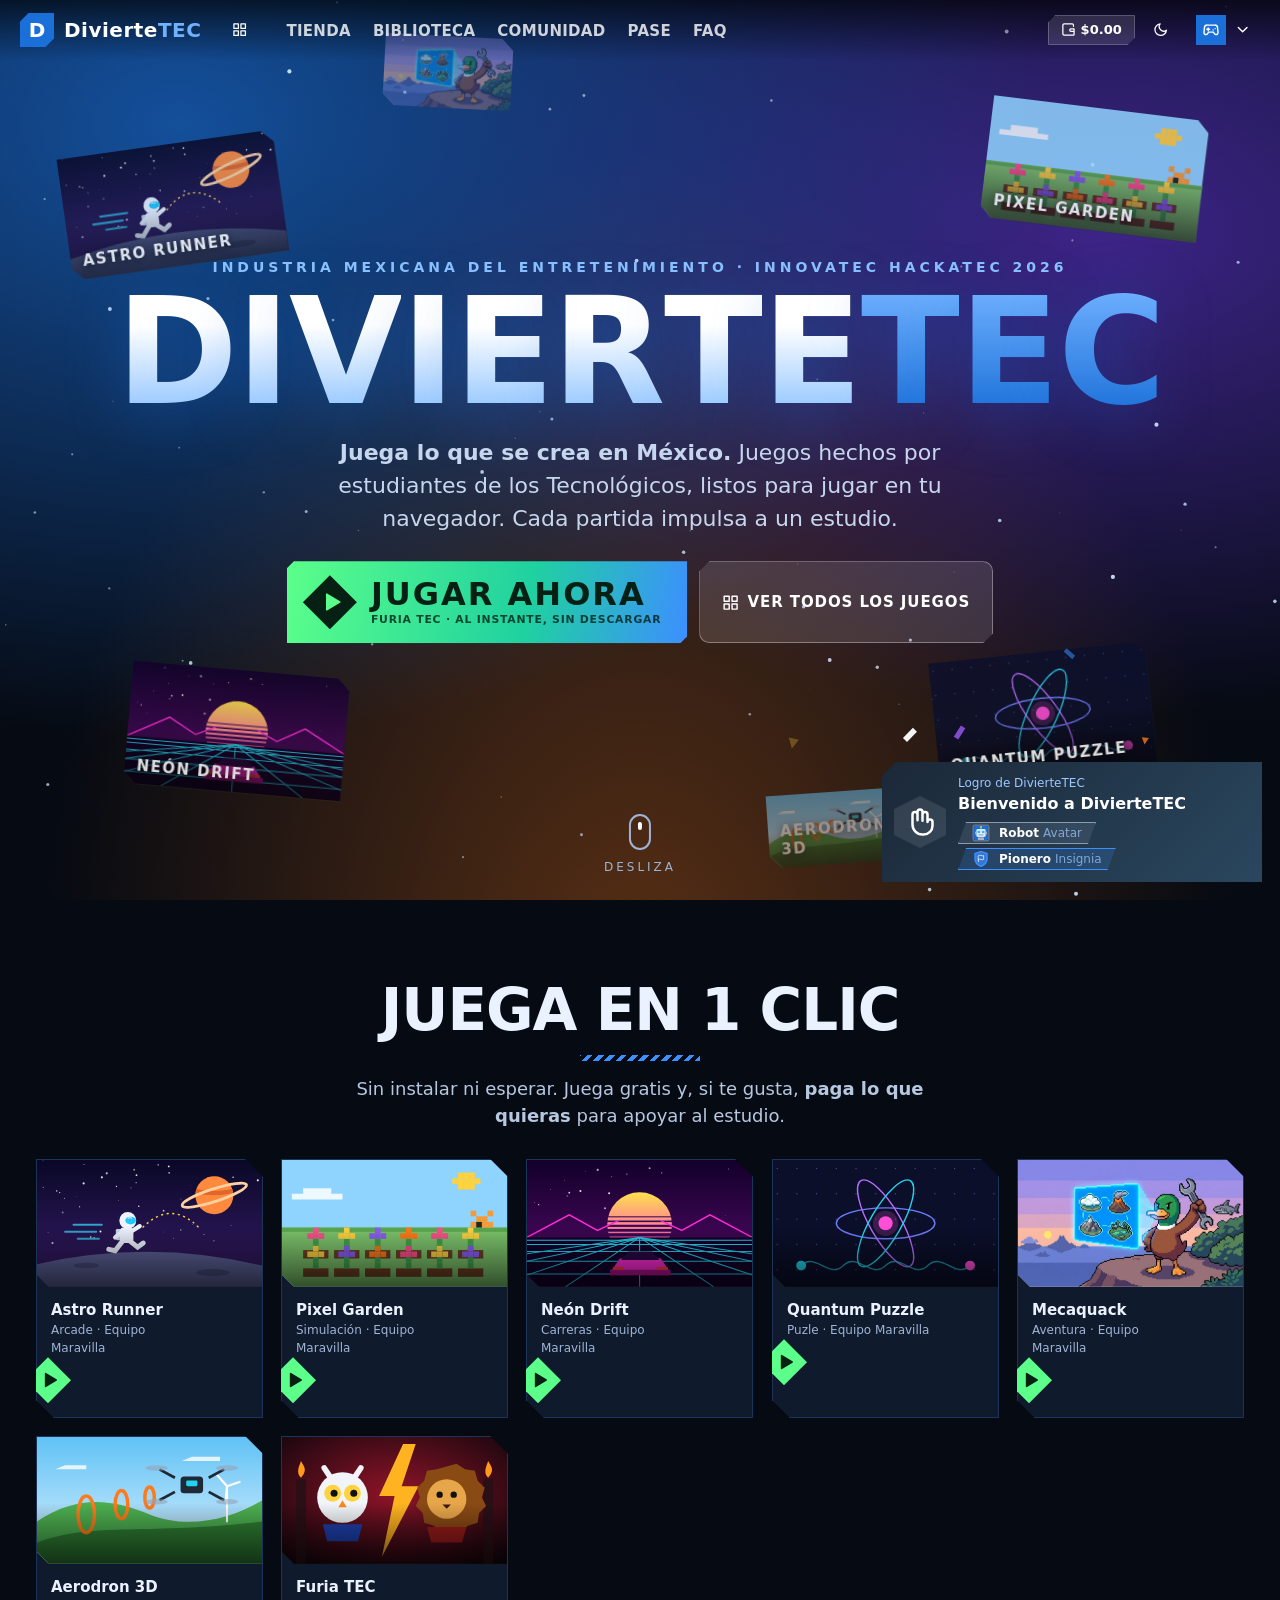
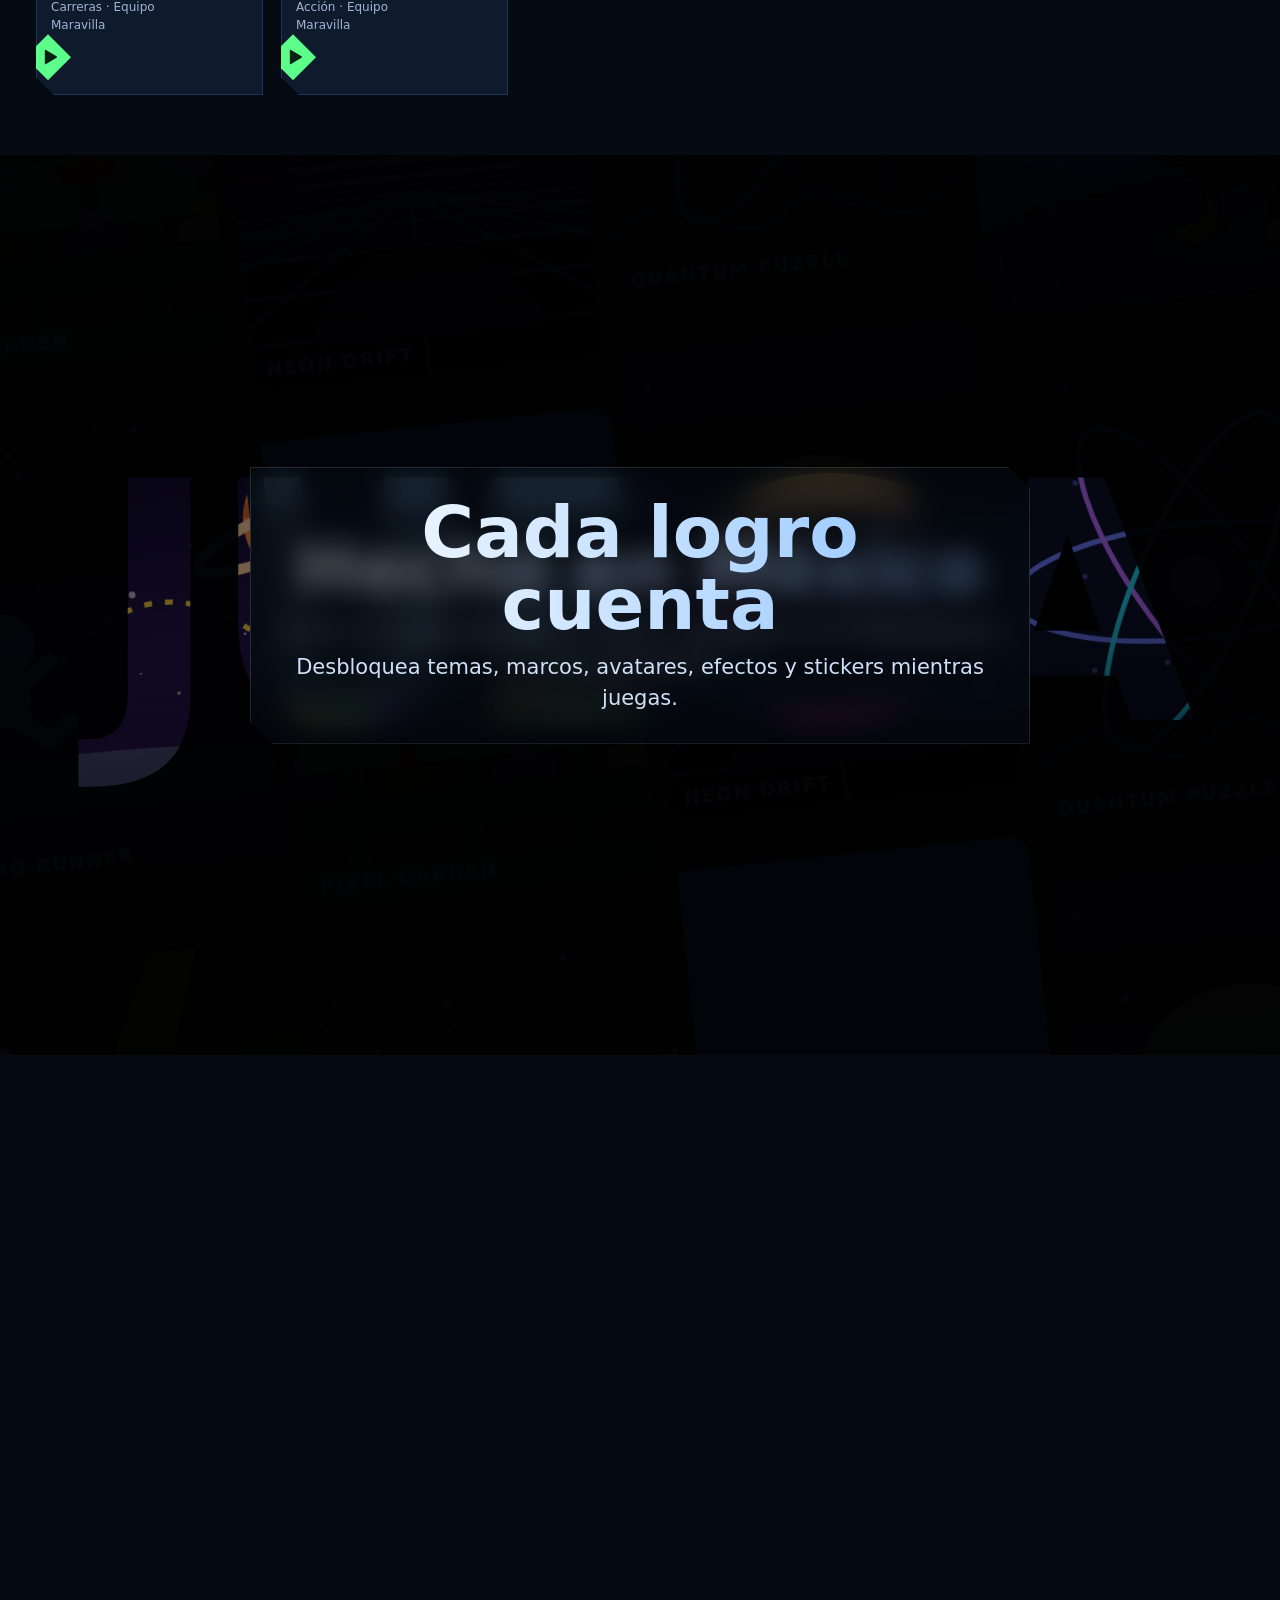
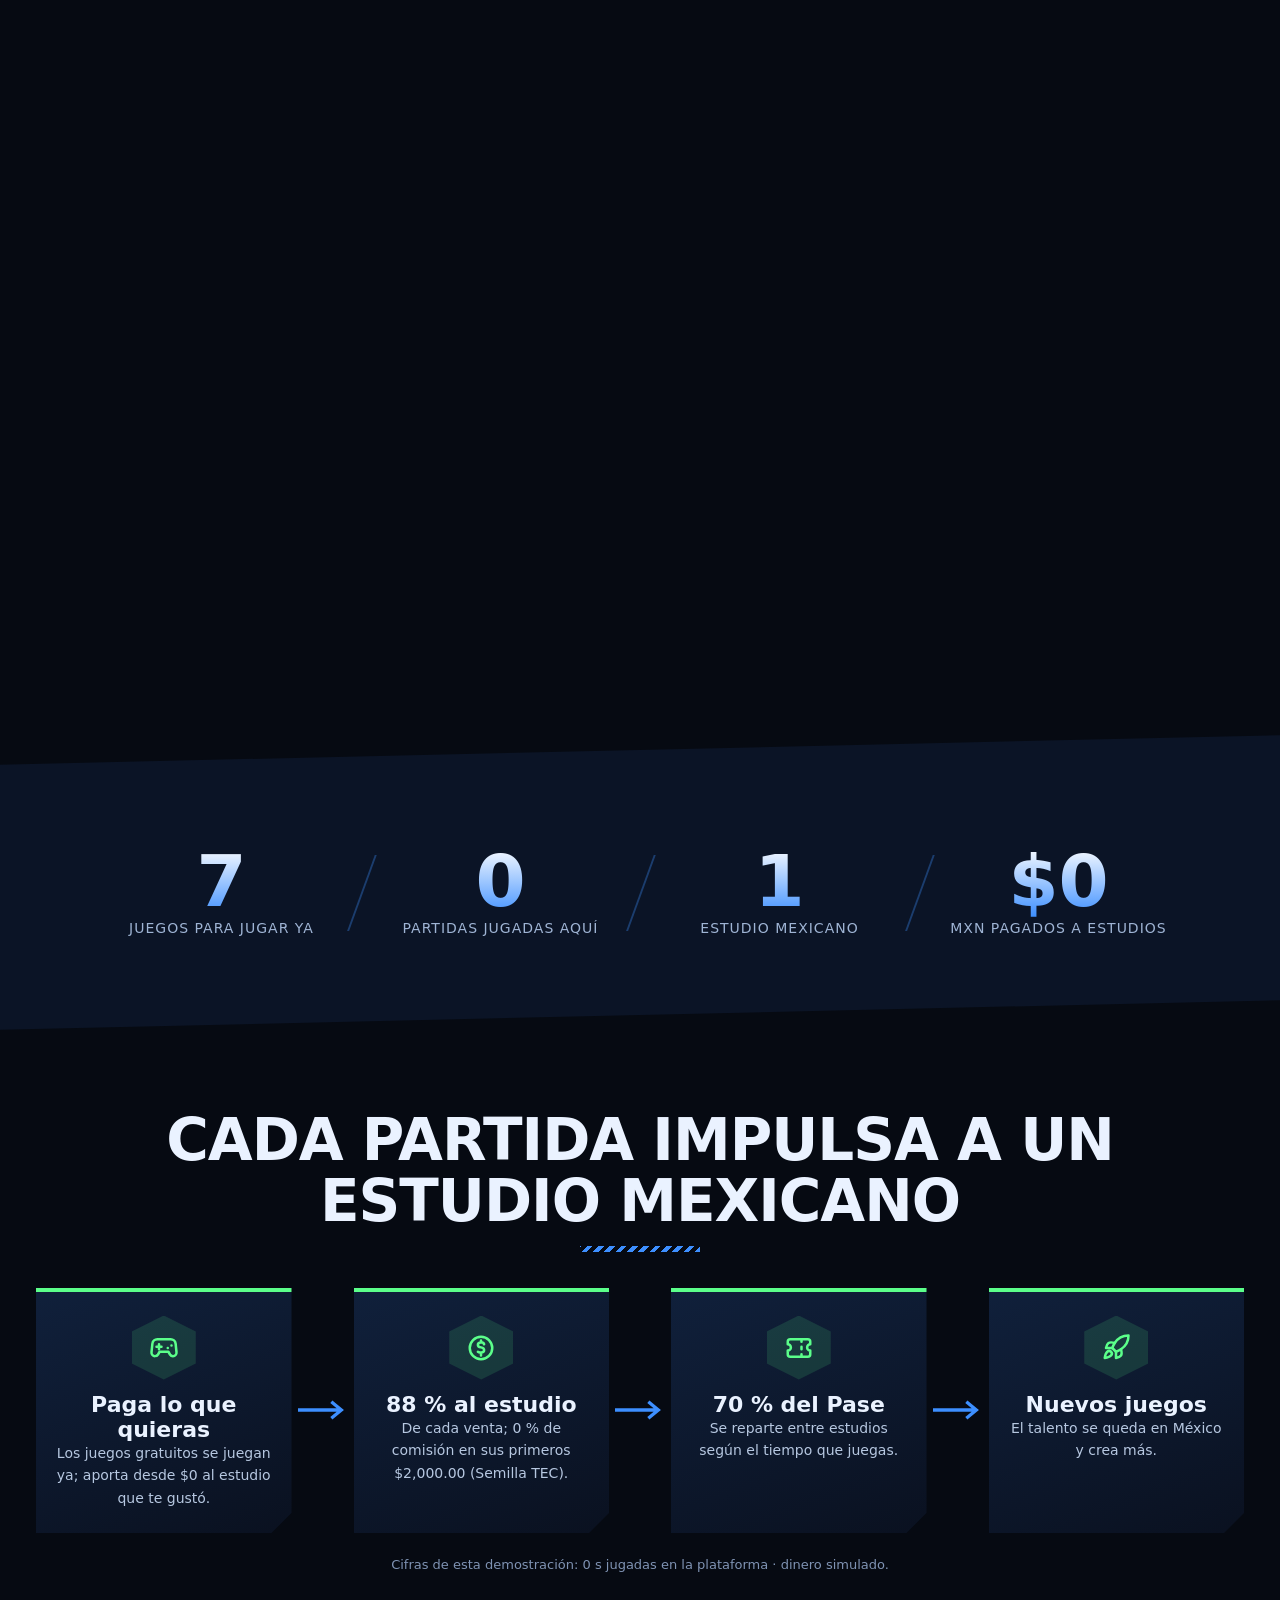
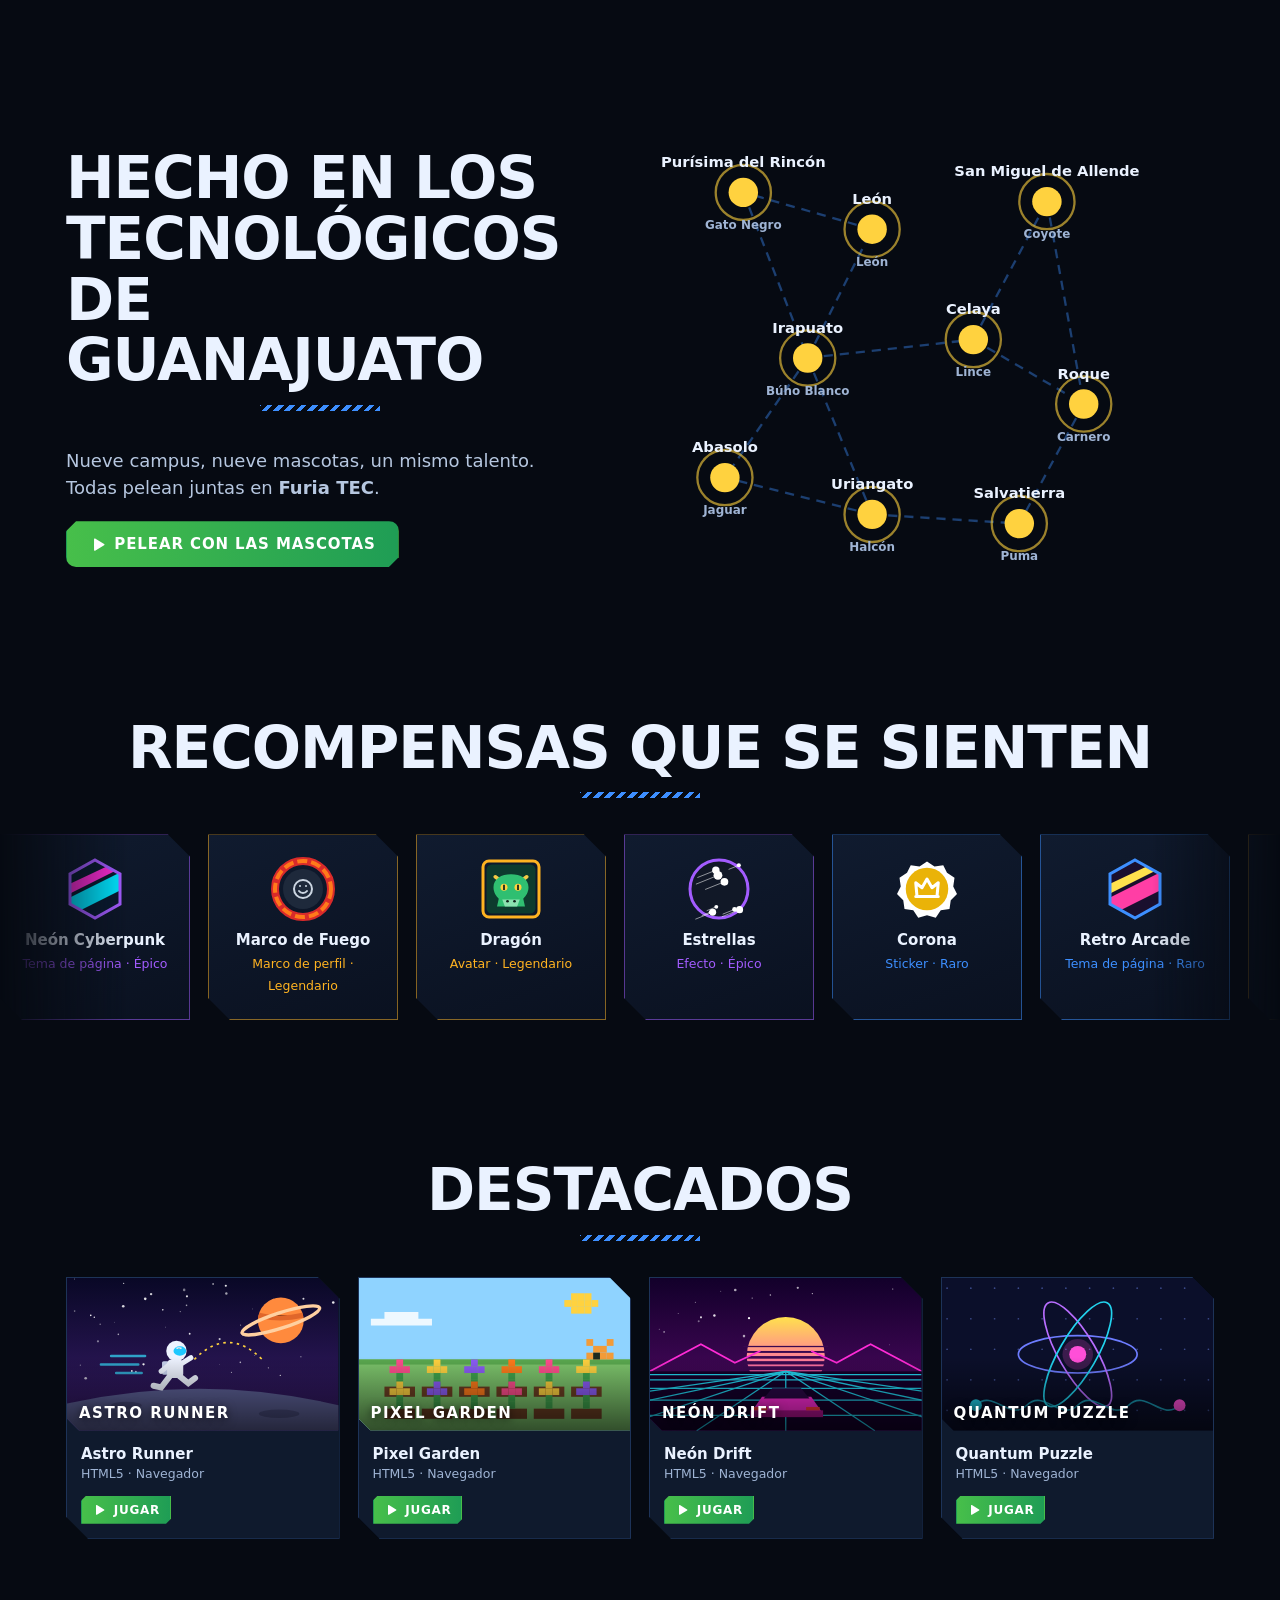
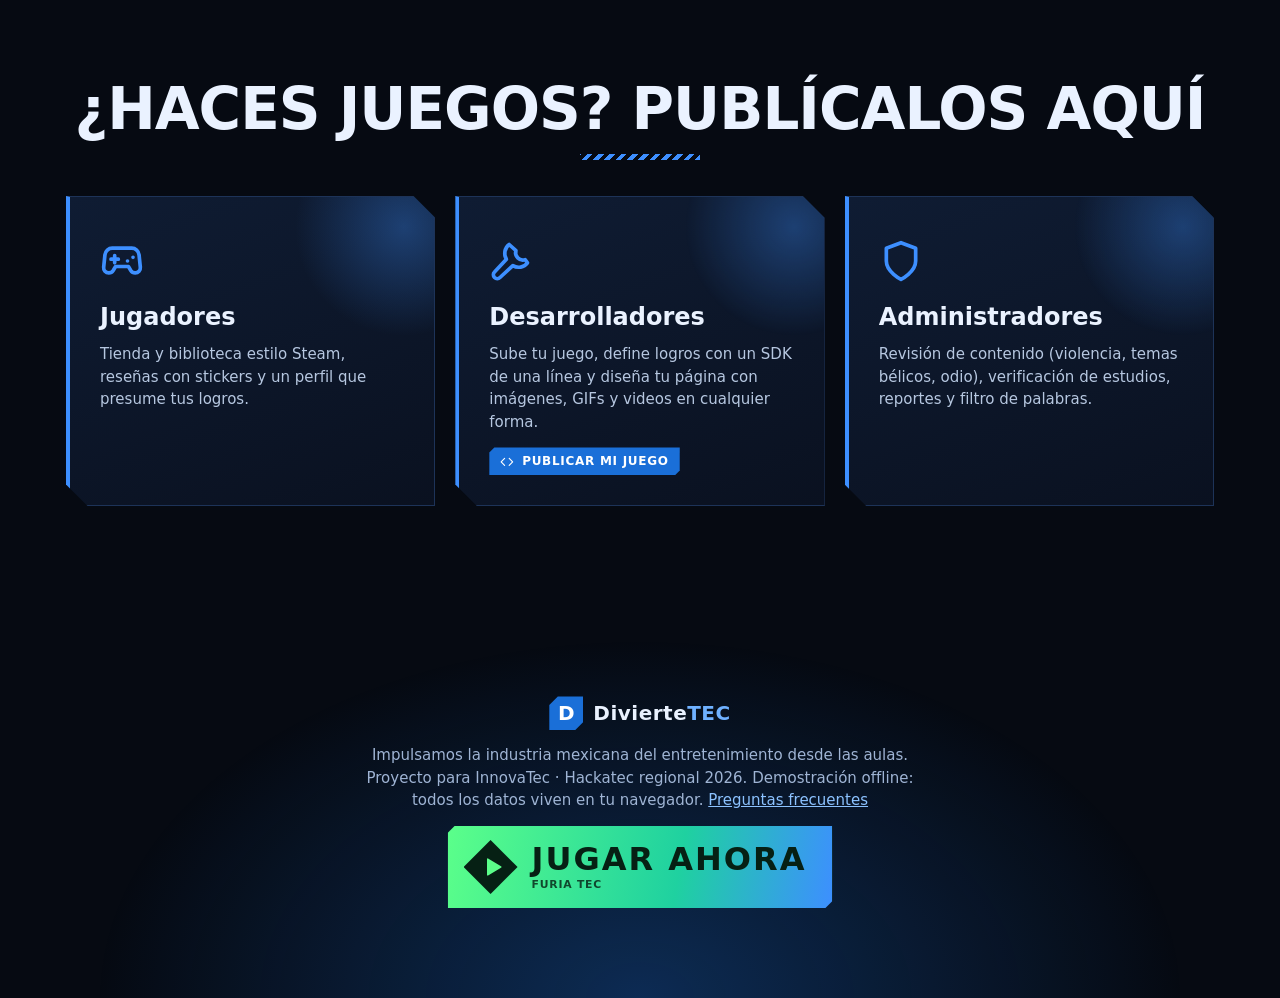
==== commit 37bf9a05: "FAQ y trato preferente a estudios TecNM Nueva sección de preguntas frecuentes (#/faq) con las comisi" ====
--- a/index.html
+++ b/index.html
@@ -46,6 +46,7 @@
   <script src="js/views/dev.js"></script>
   <script src="js/views/editor.js"></script>
   <script src="js/views/admin.js"></script>
+  <script src="js/views/faq.js"></script>
   <script src="js/router.js"></script>
   <script src="js/app.js"></script>
 </body>
--- a/css/components.css
+++ b/css/components.css
@@ -651,3 +651,24 @@
 .pwyw-toast { display: flex; gap: 10px; align-items: center; }
 .pwyw-toast > .ico { width: 26px; height: 26px; color: #e11d48; flex: none; }
 .pwyw-toast b, .pwyw-toast small { display: block; }
+
+/* ---------- Estudios TecNM y preguntas frecuentes ---------- */
+.pill.tecnm { background: #1b3a8a; color: #fff; letter-spacing: .3px; }
+.pill.tecnm svg { width: 13px; height: 13px; }
+.tecnm-chip svg { width: 14px; height: 14px; vertical-align: -2px; }
+.faq-list { display: grid; gap: 10px; max-width: 900px; }
+.faq-item { padding: 0; overflow: hidden; }
+.faq-item summary { list-style: none; cursor: pointer; display: flex; align-items: center; gap: 12px; padding: 16px 18px; font-weight: 800; font-size: 16px; }
+.faq-item summary::-webkit-details-marker { display: none; }
+.faq-item summary > svg:first-child { width: 22px; height: 22px; color: var(--primary); flex: none; }
+.faq-item summary span { flex: 1; }
+.faq-item summary > svg:last-child { width: 18px; height: 18px; transition: transform .2s; flex: none; }
+.faq-item[open] summary > svg:last-child { transform: rotate(180deg); }
+.faq-item[open] summary { border-bottom: 1px solid var(--border); }
+.faq-a { padding: 6px 20px 16px 52px; line-height: 1.55; }
+.faq-a ul { padding-left: 18px; margin: 6px 0; }
+.faq-a li { margin: 4px 0; }
+.faq-table { border-collapse: collapse; width: 100%; margin: 8px 0; font-size: 14px; }
+.faq-table th, .faq-table td { text-align: left; padding: 7px 10px; border-bottom: 1px solid var(--border); }
+.faq-table th { color: var(--primary); }
+@media (max-width: 640px) { .faq-a { padding-left: 18px; } }
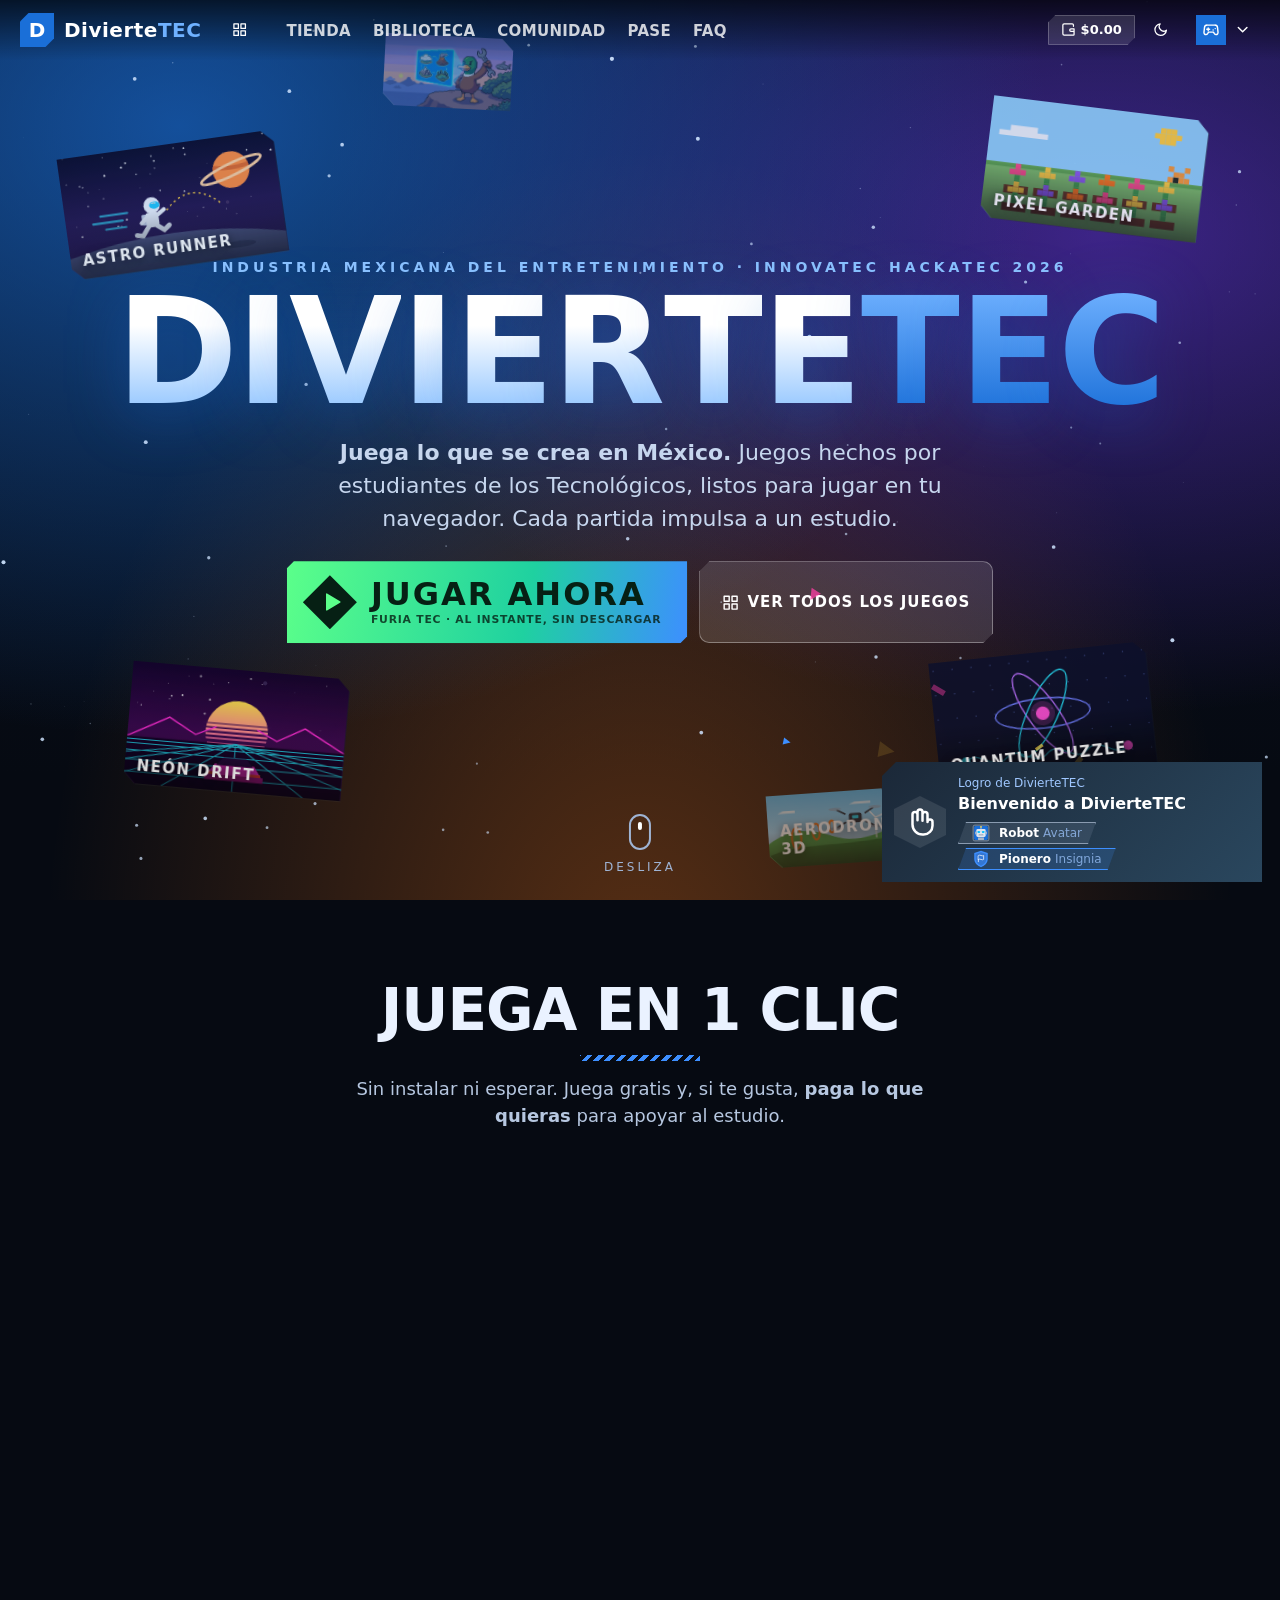
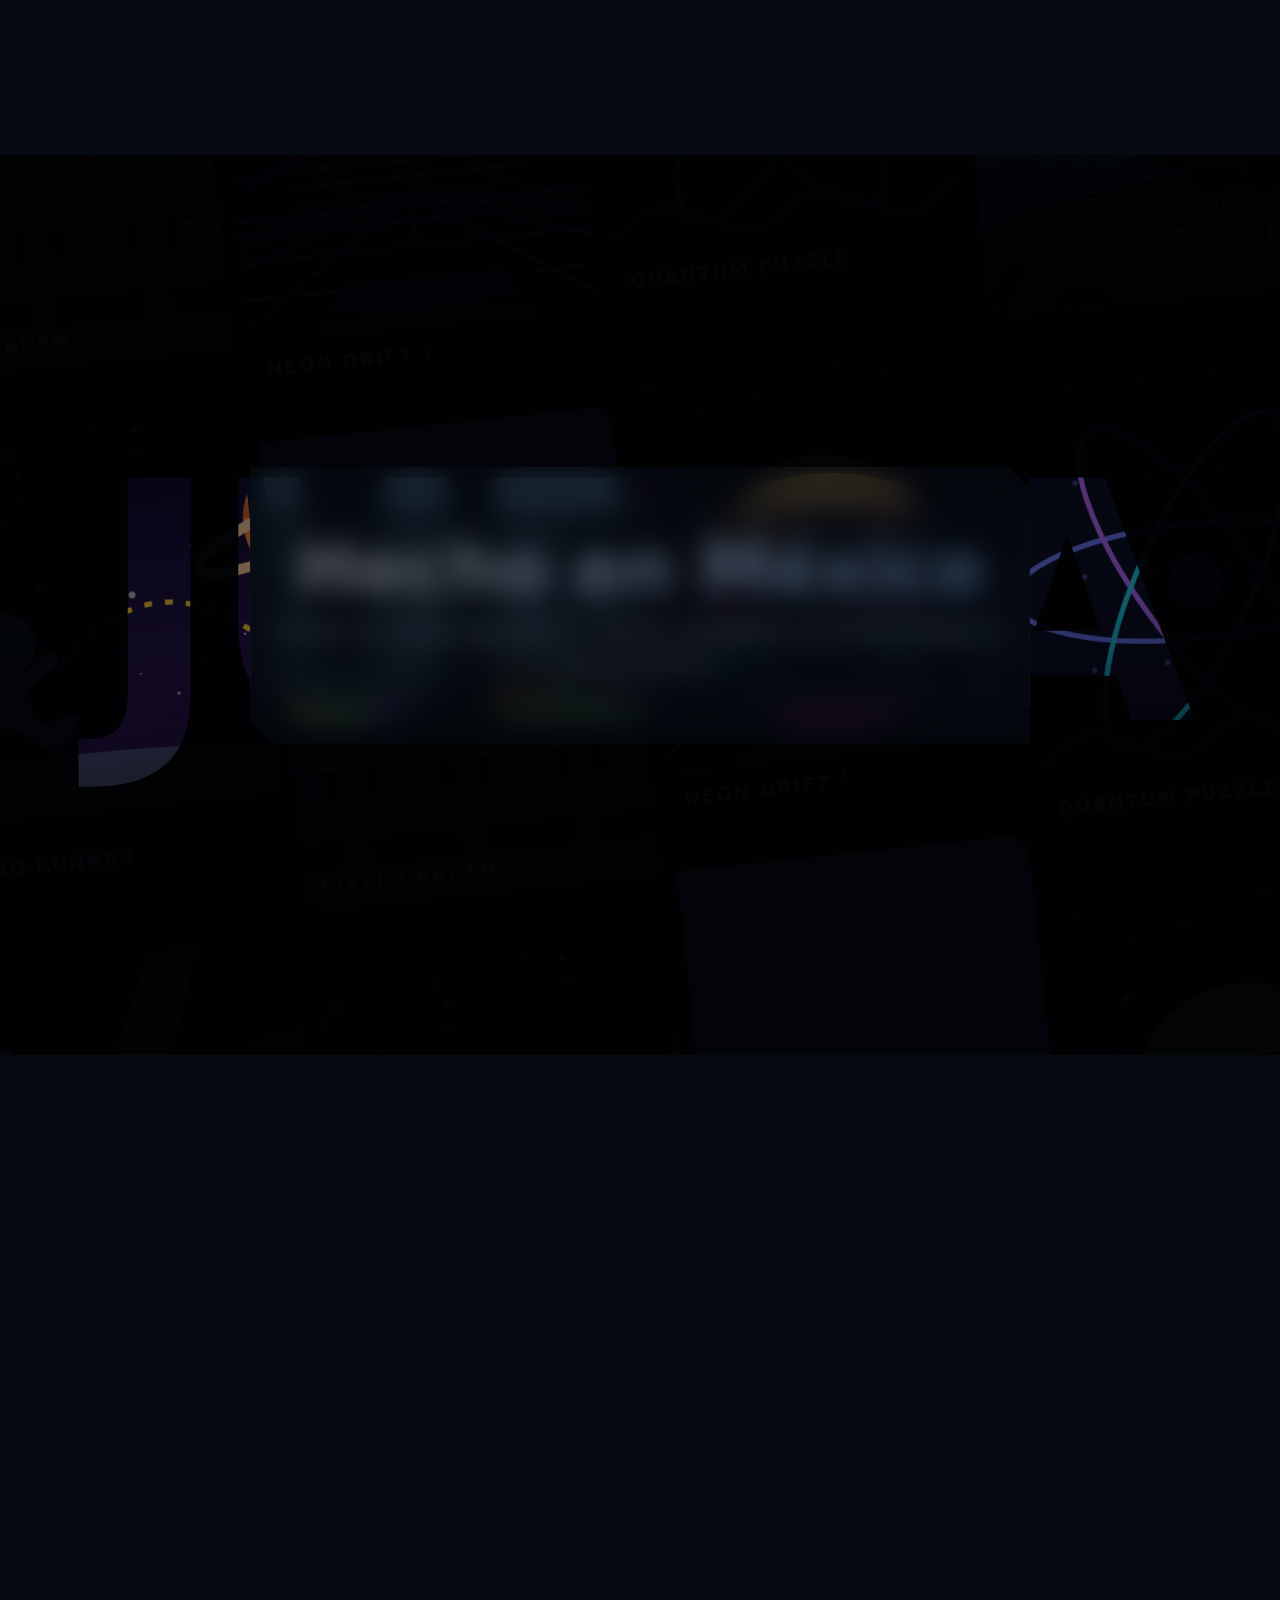
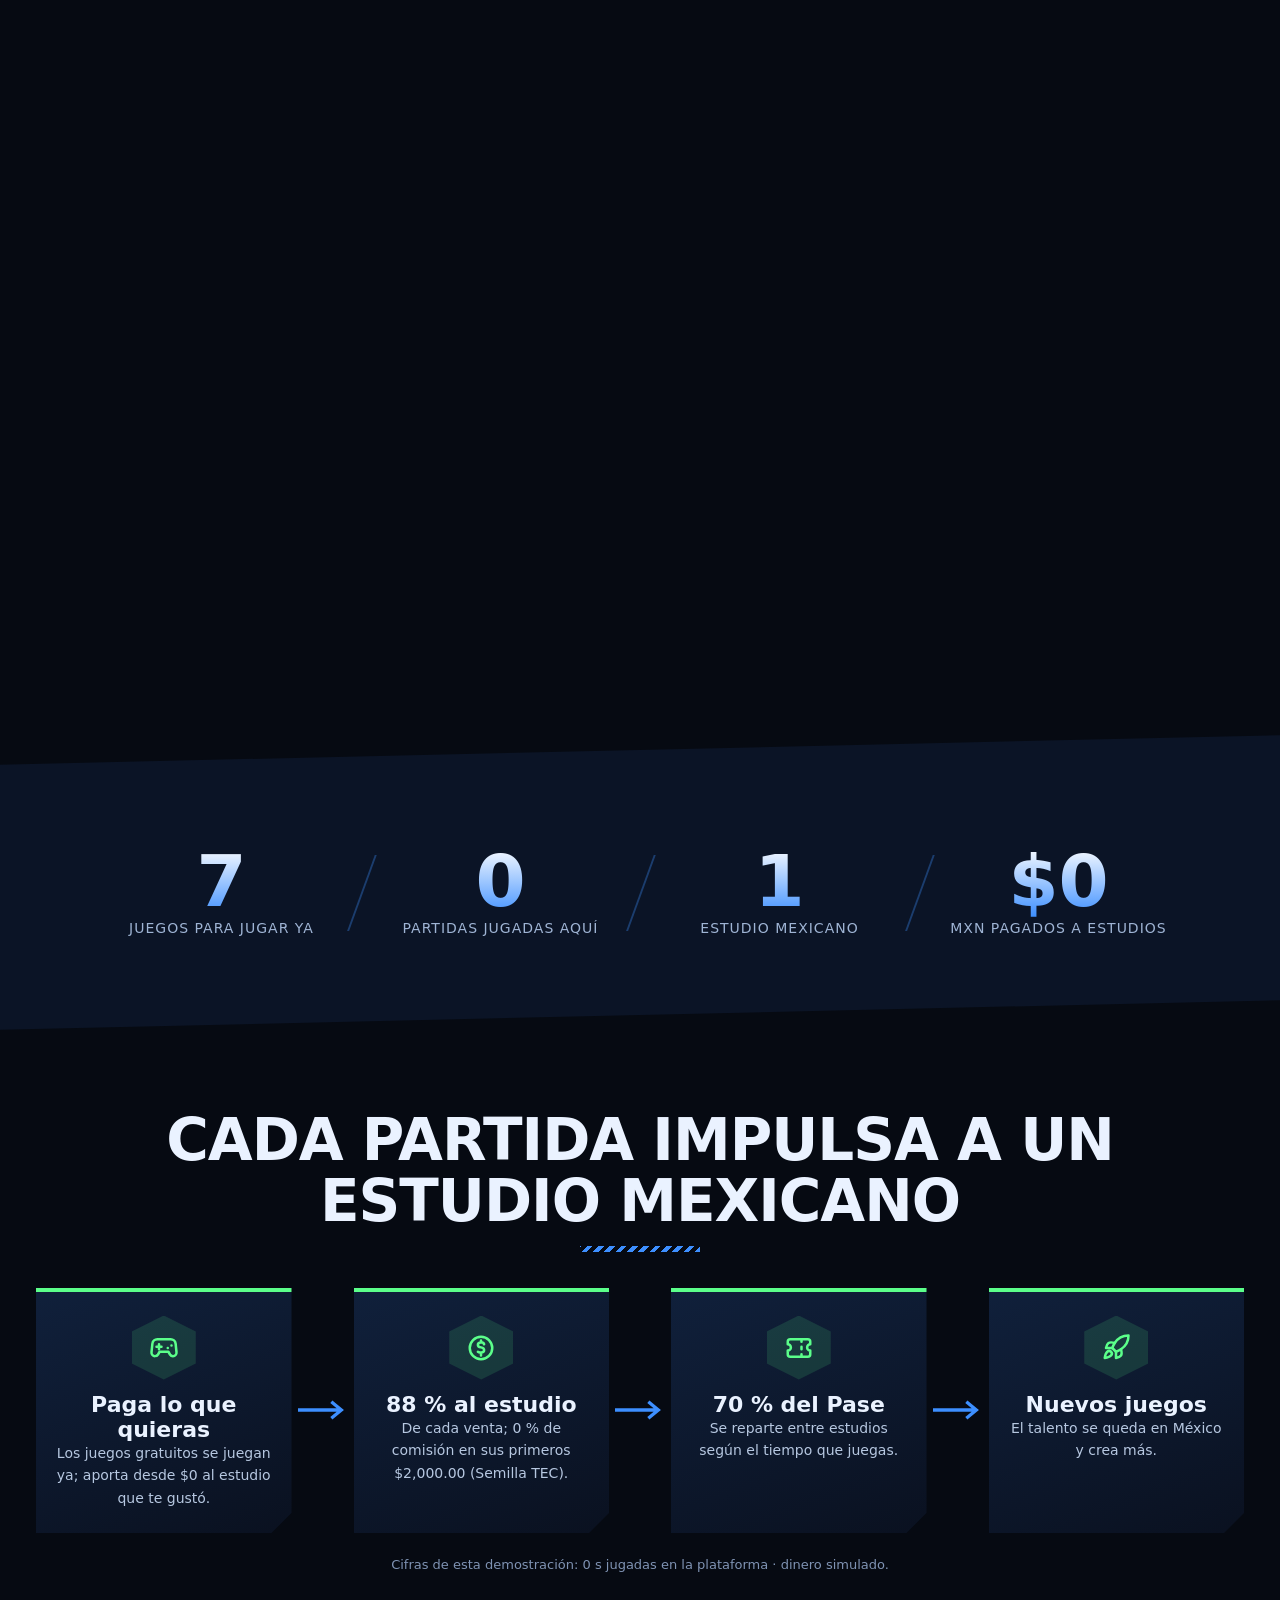
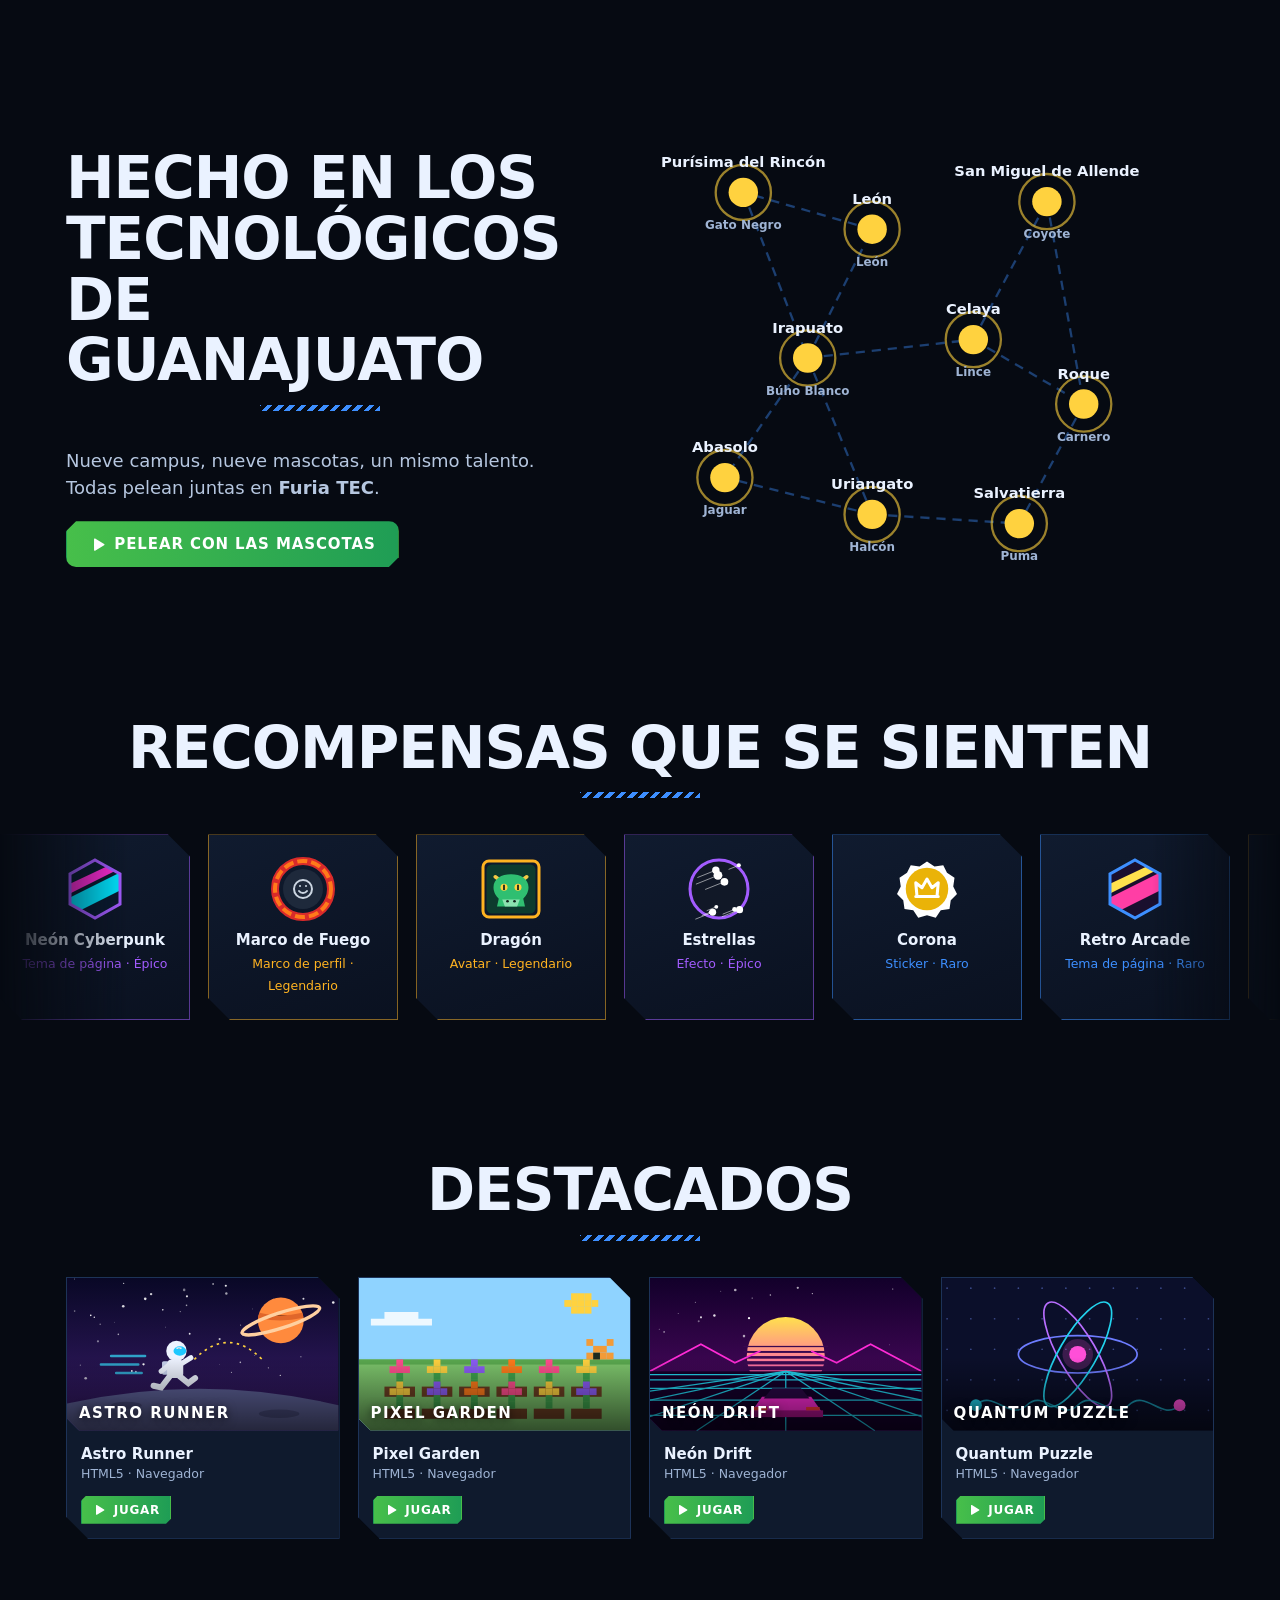
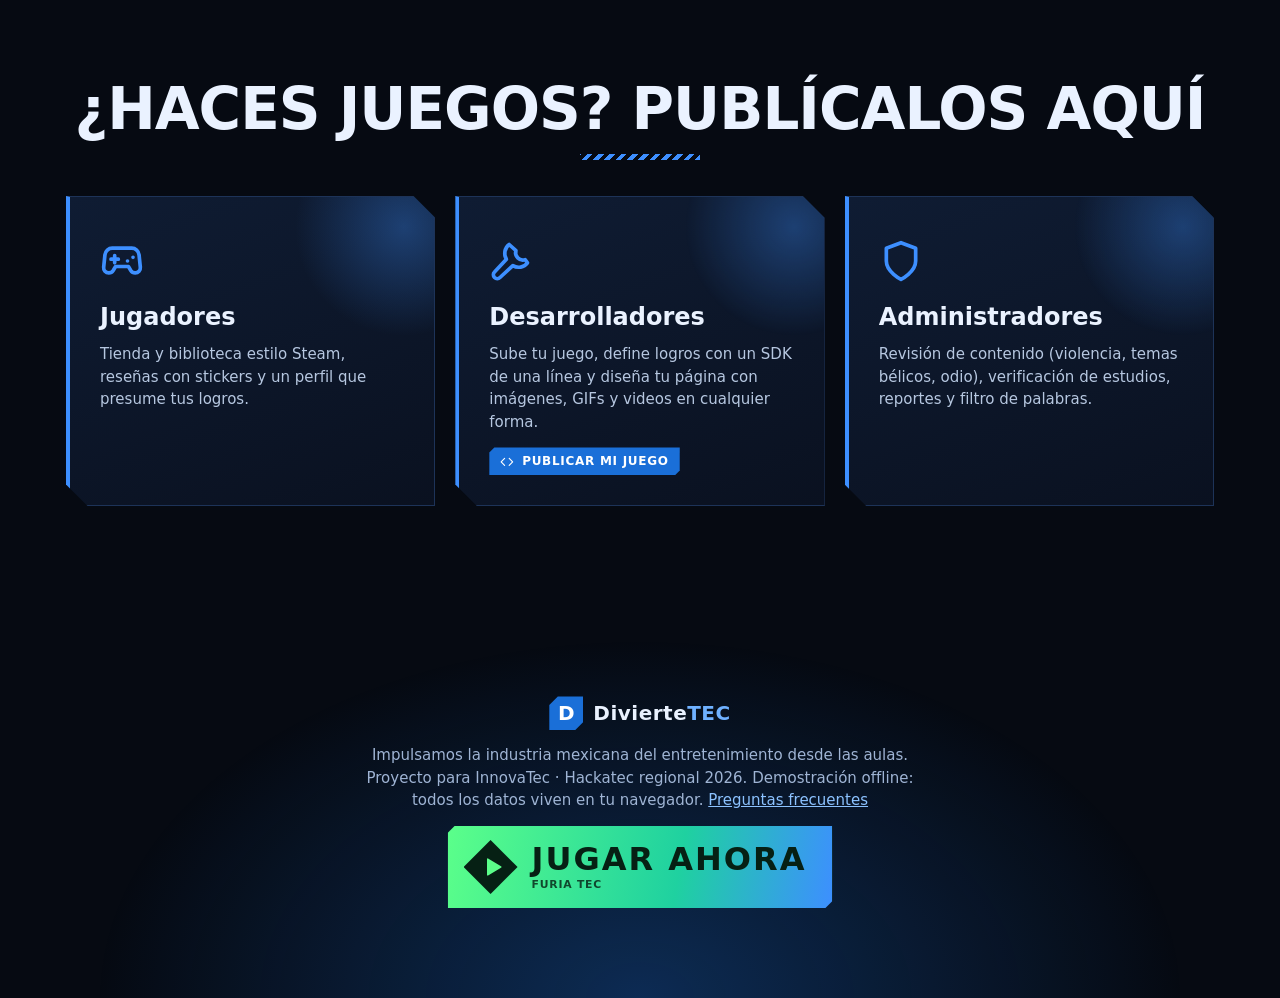
==== commit 4687ef2f: "Choque de Leyendas: juego personal de pelea de plataformas (no comercial) Juego privado que solo apa" ====
--- a/index.html
+++ b/index.html
@@ -36,6 +36,7 @@
   <script src="js/games/mecaquack.js"></script>
   <script src="js/games/aerodron-3d.js"></script>
   <script src="js/games/furia-tec.js"></script>
+  <script src="js/games/choque-leyendas.js"></script>
   <script src="js/layout.js"></script>
   <script src="js/views/landing.js"></script>
   <script src="js/views/store.js"></script>
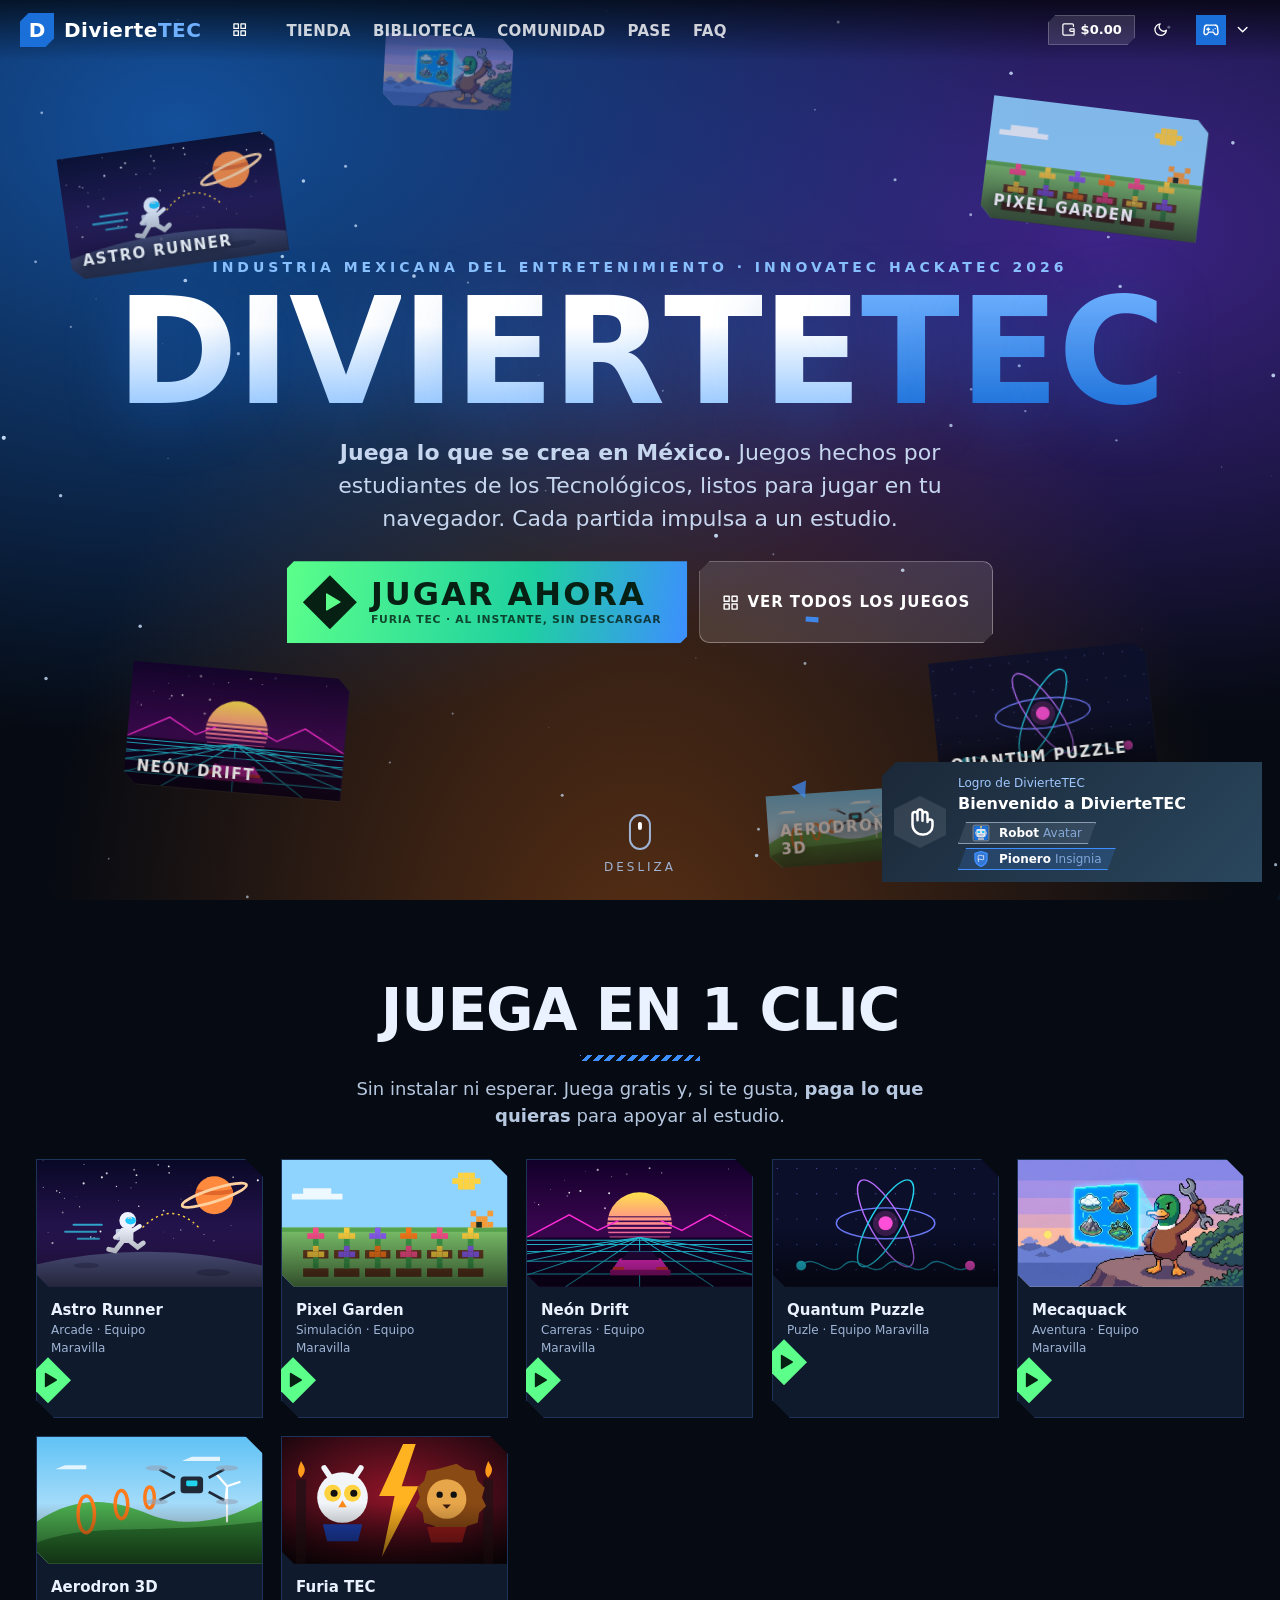
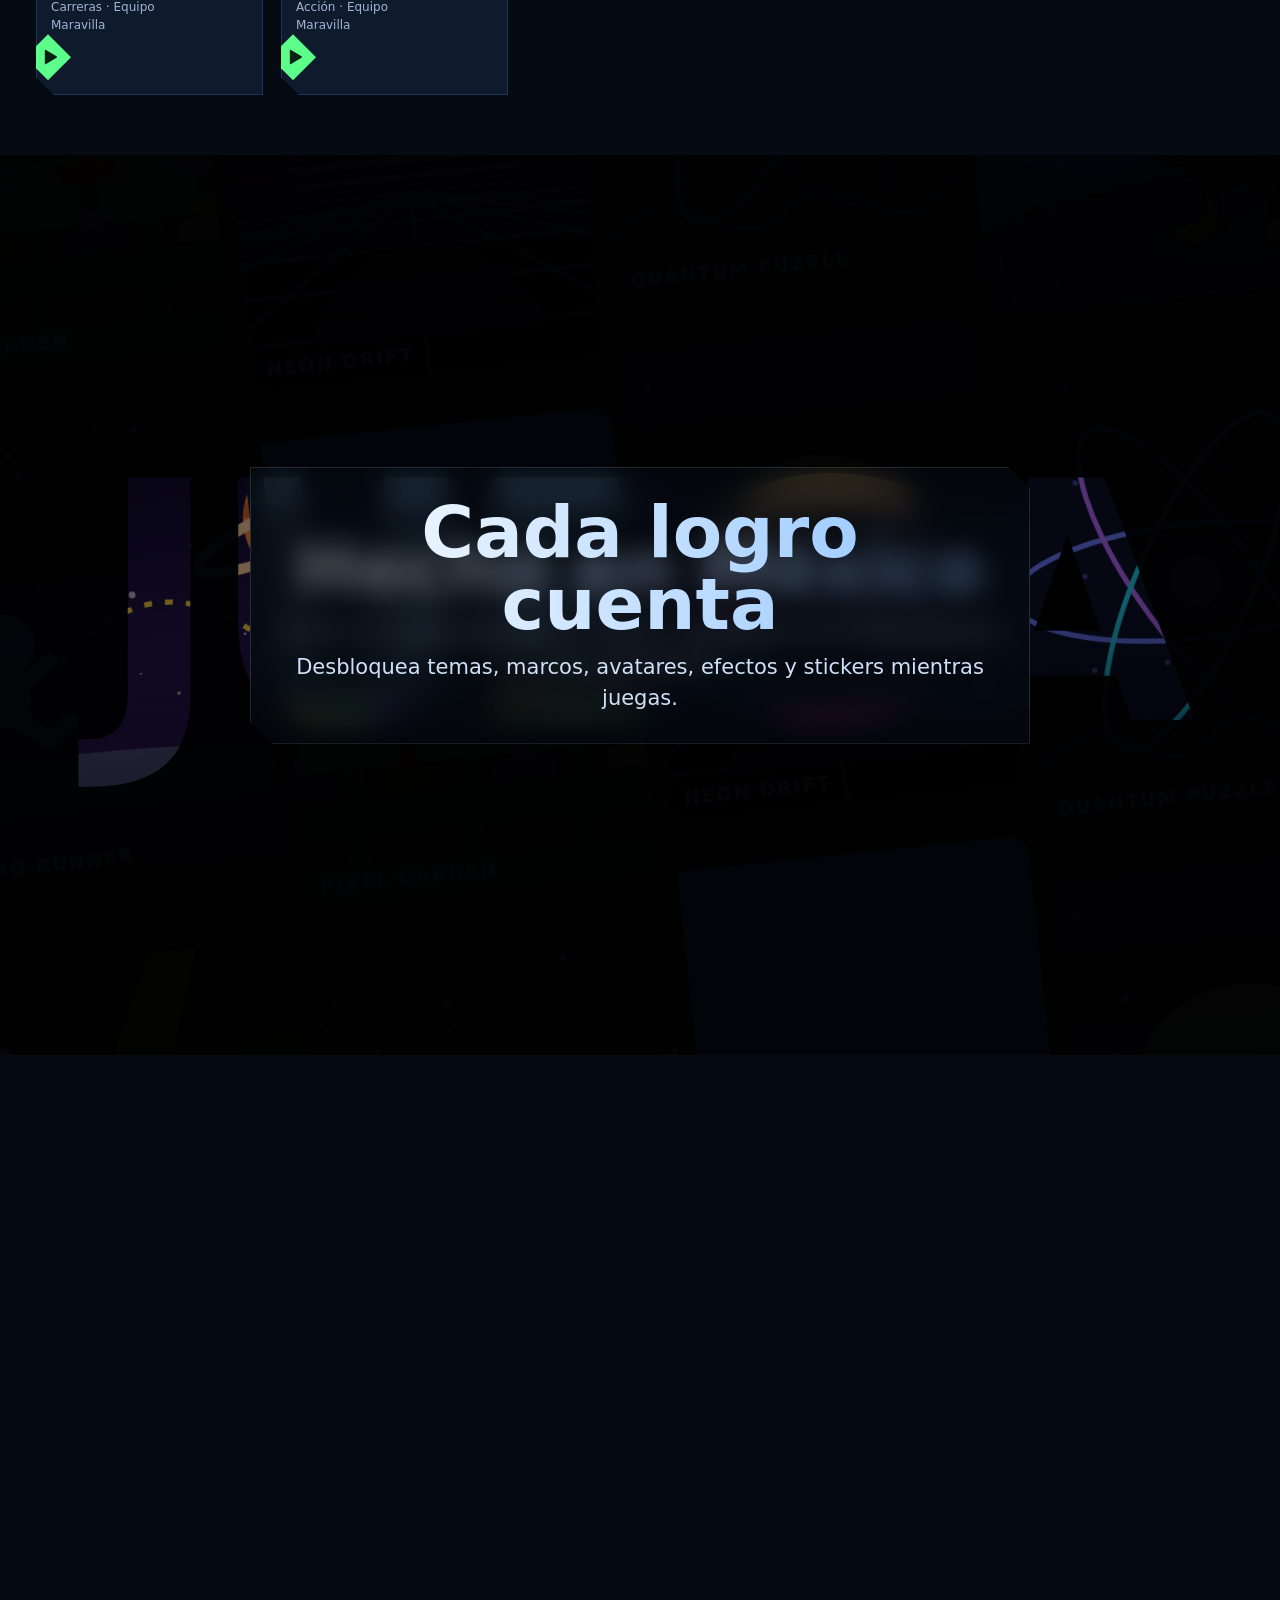
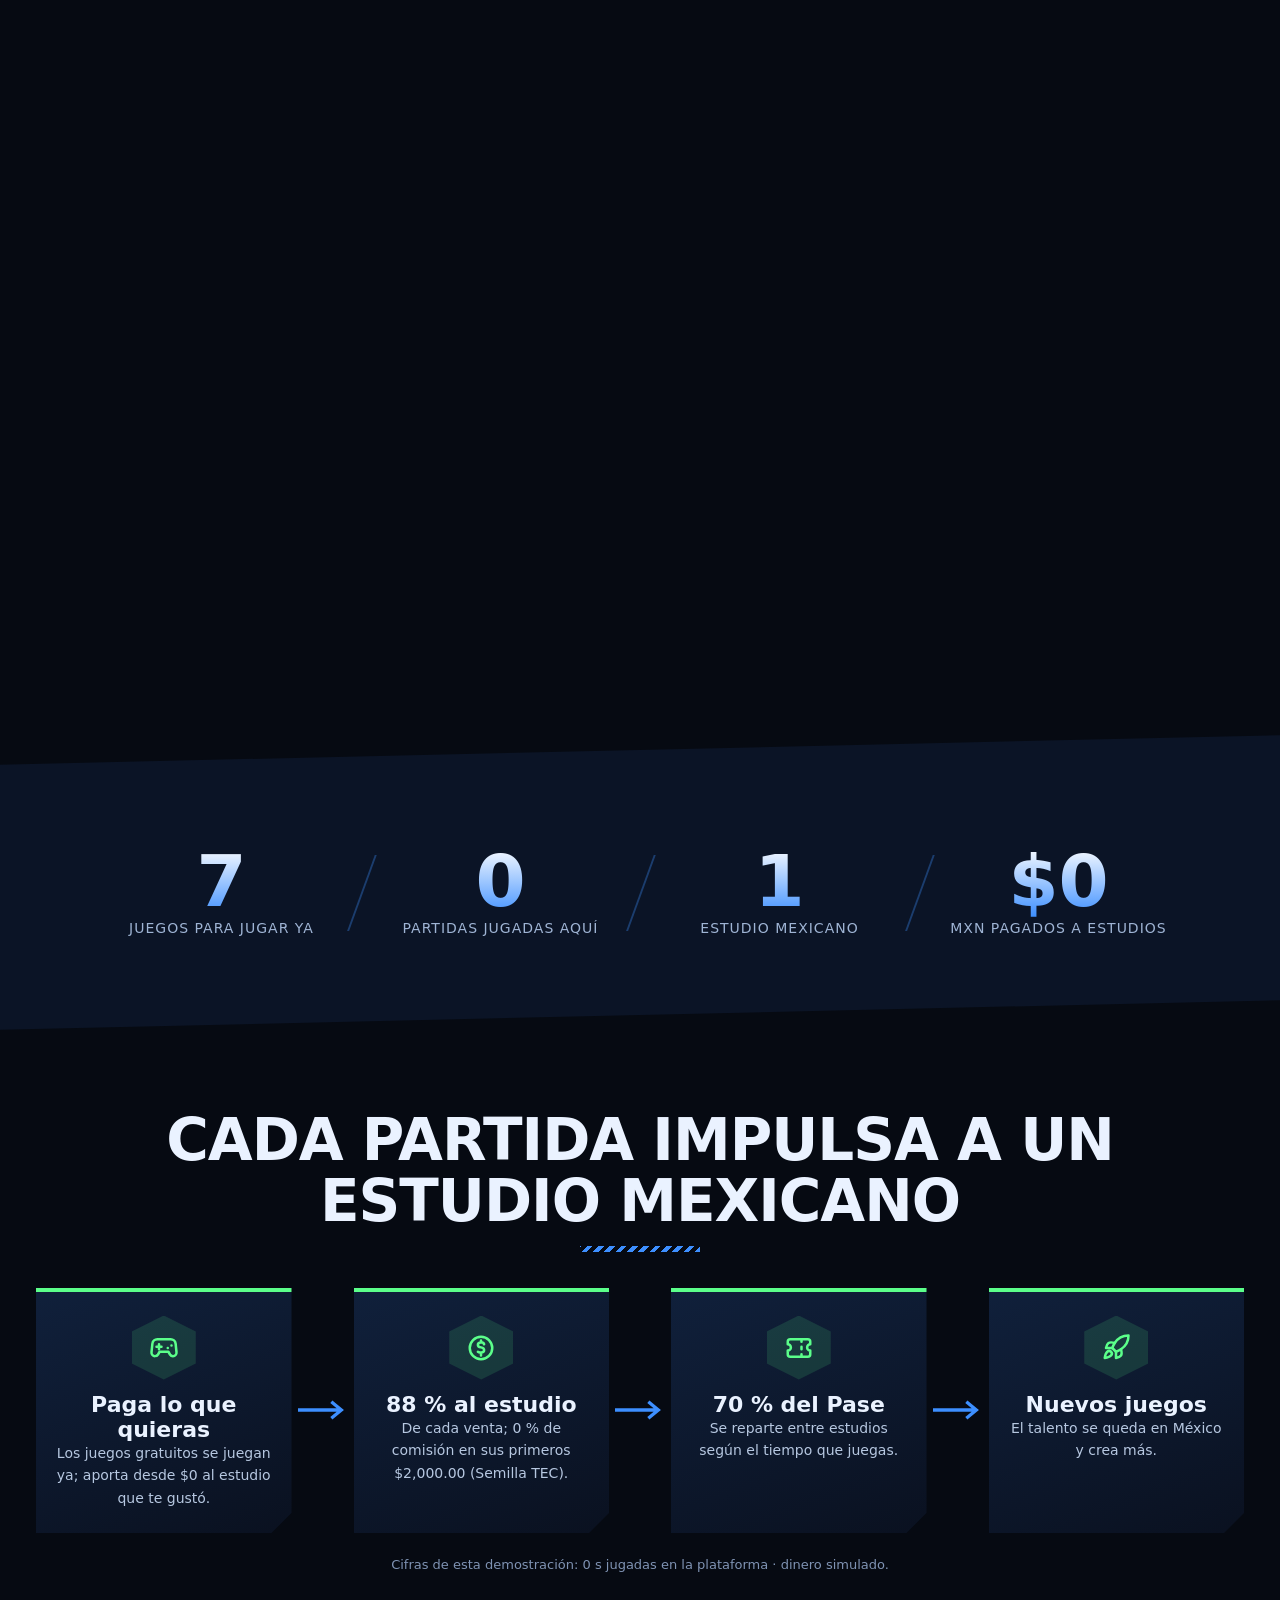
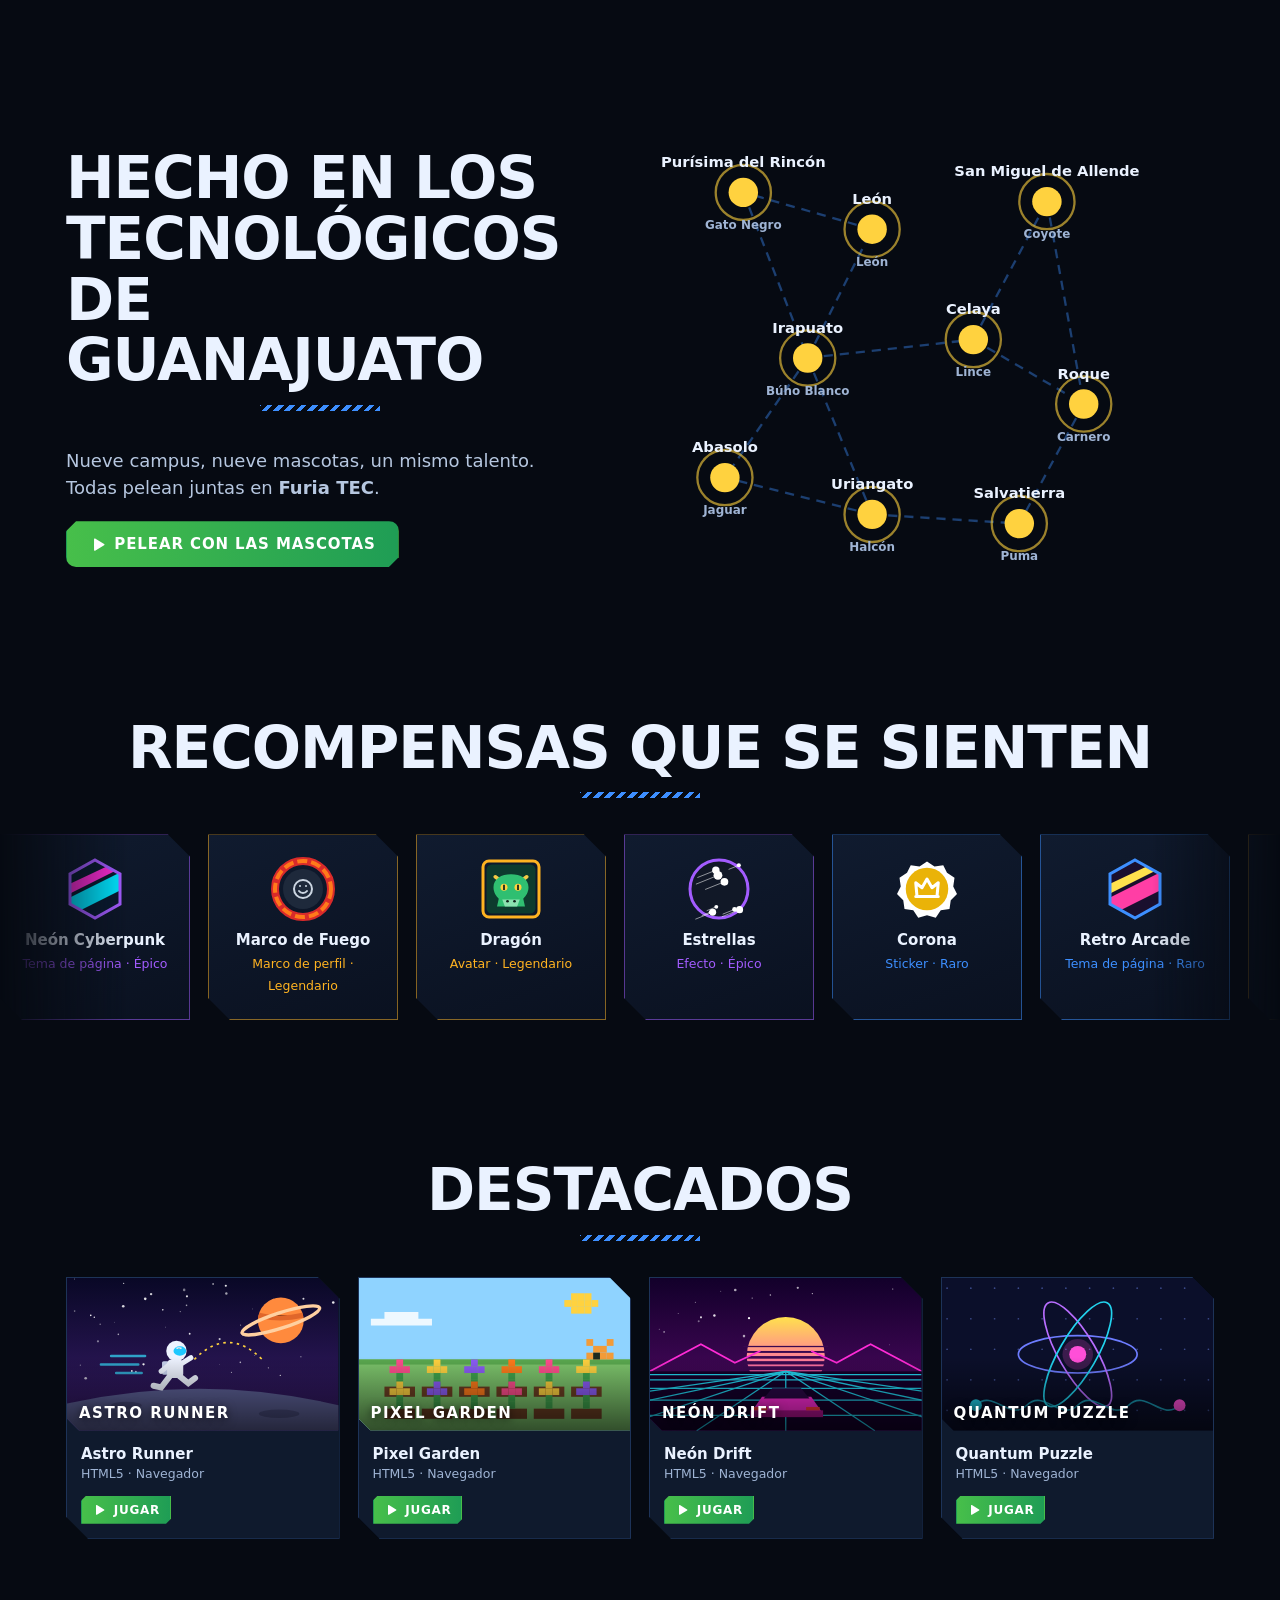
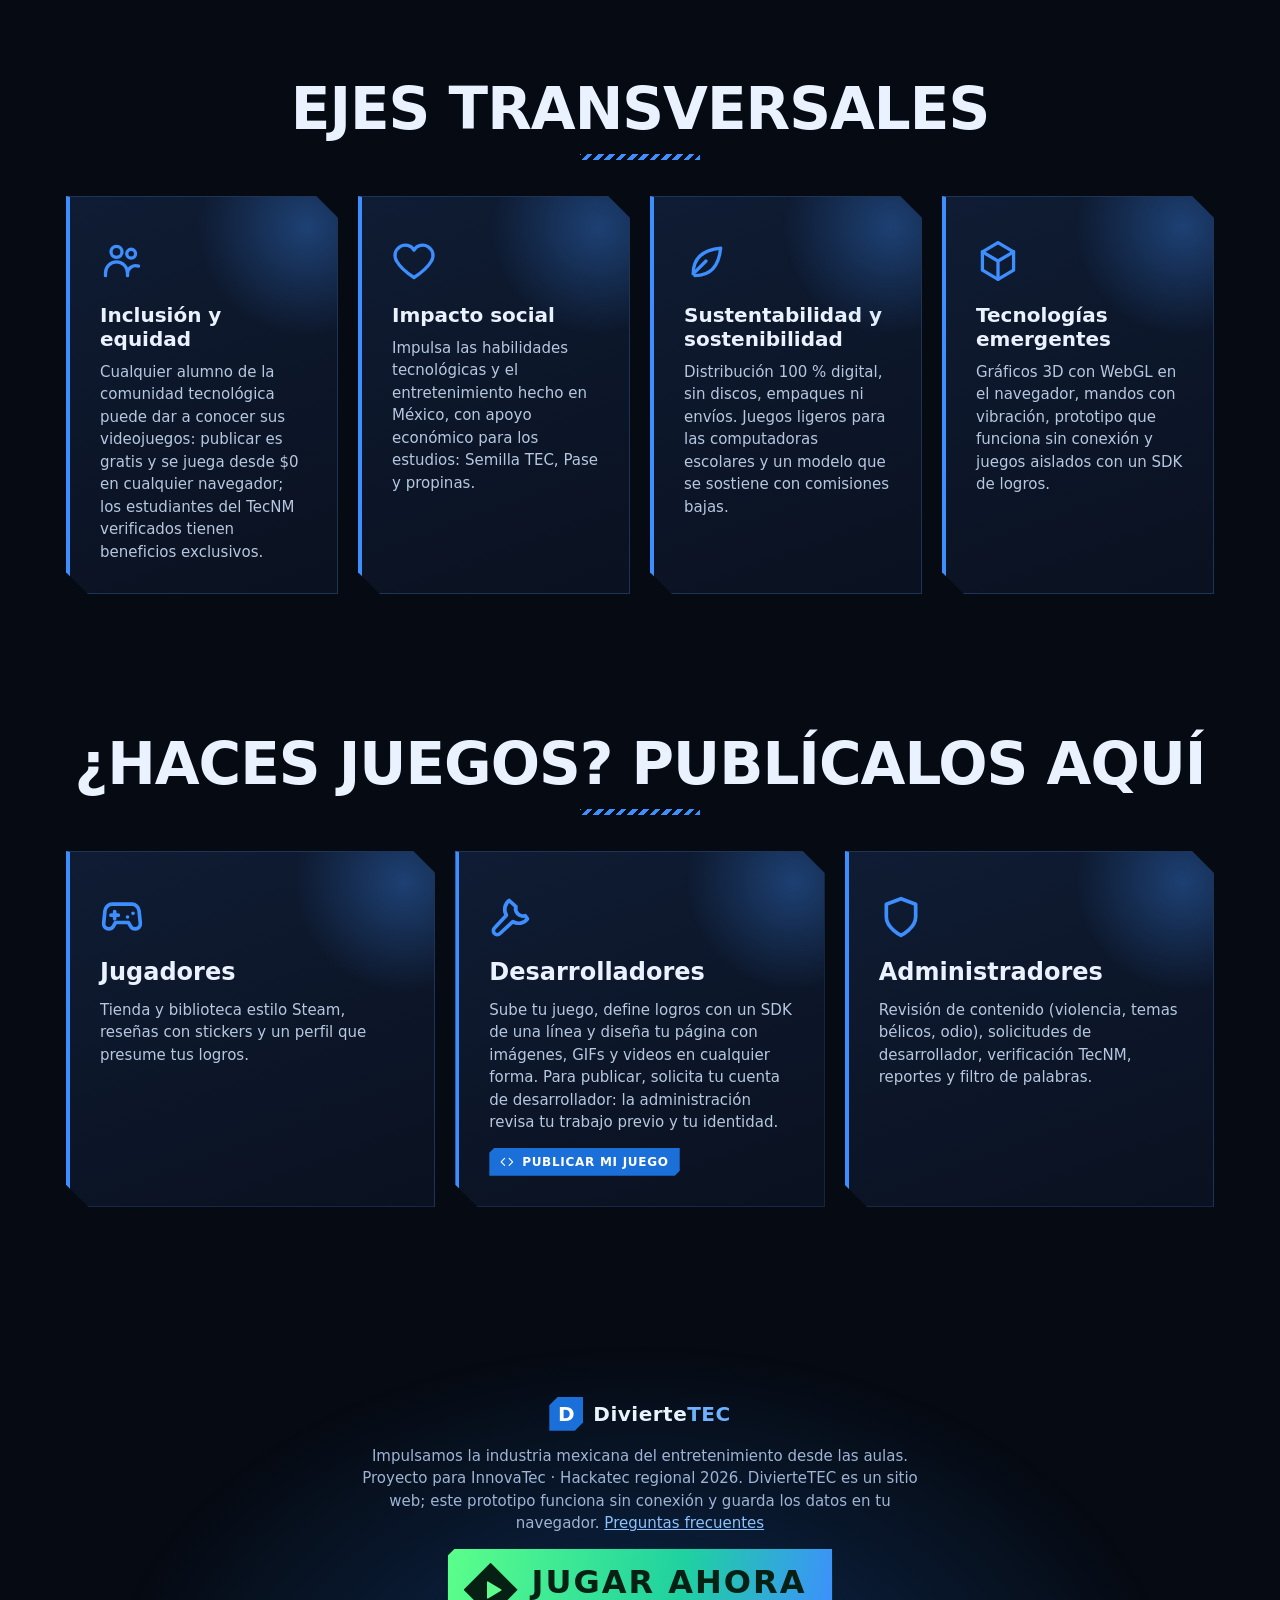
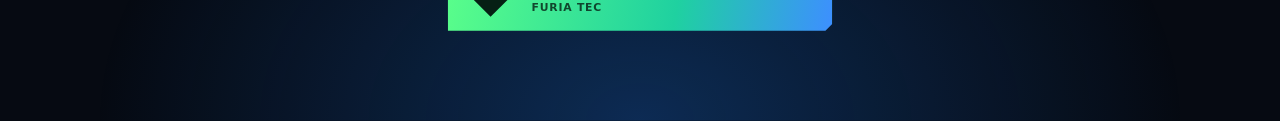
==== commit b22c32bd: "Solicitud para ser desarrollador y verificación TecNM con beneficios exclusivos - js/verify.js: form" ====
--- a/index.html
+++ b/index.html
@@ -48,6 +48,7 @@
   <script src="js/views/editor.js"></script>
   <script src="js/views/admin.js"></script>
   <script src="js/views/faq.js"></script>
+  <script src="js/verify.js"></script>
   <script src="js/router.js"></script>
   <script src="js/app.js"></script>
 </body>
--- a/css/components.css
+++ b/css/components.css
@@ -672,3 +672,32 @@
 .faq-table th, .faq-table td { text-align: left; padding: 7px 10px; border-bottom: 1px solid var(--border); }
 .faq-table th { color: var(--primary); }
 @media (max-width: 640px) { .faq-a { padding-left: 18px; } }
+
+/* ---------- Verificación TecNM y solicitud de desarrollador (js/verify.js) ---------- */
+.verify .grid.cols-2 { margin-bottom: 16px; }
+.benefits { list-style: none; margin: 8px 0 0; padding: 0; display: grid; gap: 10px; }
+.benefits li { display: flex; gap: 10px; align-items: flex-start; line-height: 1.4; }
+.benefits li > .ico { flex: none; width: 22px; height: 22px; padding: 5px; box-sizing: content-box; border-radius: 8px; background: var(--primary-soft); color: var(--primary); }
+.steps { display: grid; grid-template-columns: repeat(auto-fit, minmax(150px, 1fr)); gap: 12px; margin-bottom: 16px; }
+.steps > div { display: flex; gap: 10px; align-items: flex-start; line-height: 1.35; }
+.steps > div > b { flex: none; width: 28px; height: 28px; display: grid; place-items: center; border-radius: 50%; background: var(--primary); color: #fff; font-weight: 800; }
+.verify-ok { border-left: 5px solid #1f9d55; }
+.verify-ok h2 { display: flex; align-items: center; gap: 8px; color: #1f9d55; margin: 0 0 4px; }
+.sec-title { display: flex; align-items: center; gap: 8px; margin: 22px 0 10px; }
+label.check { display: flex; align-items: flex-start; gap: 8px; cursor: pointer; line-height: 1.4; margin: 4px 0 8px; }
+label.check input { margin-top: 3px; width: auto; }
+.req-card { margin-bottom: 14px; }
+.req-card h4 { margin: 12px 0 4px; font-size: 13px; text-transform: uppercase; letter-spacing: .4px; color: var(--muted); }
+.req-card p { margin: 0 0 6px; white-space: pre-wrap; overflow-wrap: anywhere; }
+.req-grid { display: grid; grid-template-columns: 1.3fr 1fr; gap: 18px; margin-top: 10px; }
+.crit-mini { display: grid; gap: 6px; margin: 6px 0 12px; }
+.crit-mini .crit-item { padding: 6px 8px; font-size: 13px; }
+.doc-thumb { display: inline-flex; align-items: center; gap: 8px; padding: 6px; margin: 4px 0; border: 1px solid var(--border); border-radius: 8px; background: var(--surface-2); cursor: zoom-in; color: inherit; max-width: 100%; }
+.doc-thumb img { width: 84px; height: 56px; object-fit: cover; border-radius: 4px; }
+.acct-cards { display: grid; grid-template-columns: repeat(auto-fit, minmax(260px, 1fr)); gap: 12px; margin: 14px 0; }
+.acct-card { display: flex; gap: 12px; align-items: center; color: inherit; text-decoration: none; transition: transform .15s; }
+.acct-card:hover { transform: translateY(-2px); }
+.acct-card > .ico { width: 34px; height: 34px; padding: 8px; box-sizing: content-box; border-radius: 10px; background: #1b3a8a; color: #fff; flex: none; }
+.acct-card.ok > .ico { background: #1f9d55; }
+.acct-card small { display: block; color: var(--muted); }
+@media (max-width: 760px) { .req-grid { grid-template-columns: 1fr; } }
--- a/css/landing.css
+++ b/css/landing.css
@@ -187,3 +187,9 @@
 .l-role-ico .ico { width: 44px; height: 44px; color: #3d8fff; }
 .l-role .btn { margin-top: 14px; }
 @media (max-width: 900px) { .l-campus { grid-template-columns: 1fr; } .l-campus .l-h2, .l-campus-copy { text-align: center; } .l-arrow { transform: rotate(90deg); animation: none; width: 100%; height: 30px; } }
+
+/* Ejes transversales */
+.l-axes-cards { grid-template-columns: repeat(4, 1fr); }
+.l-axes .l-role h3 { font-size: 20px; }
+@media (max-width: 1000px) { .l-axes-cards { grid-template-columns: 1fr 1fr; } }
+@media (max-width: 600px) { .l-axes-cards { grid-template-columns: 1fr; } }
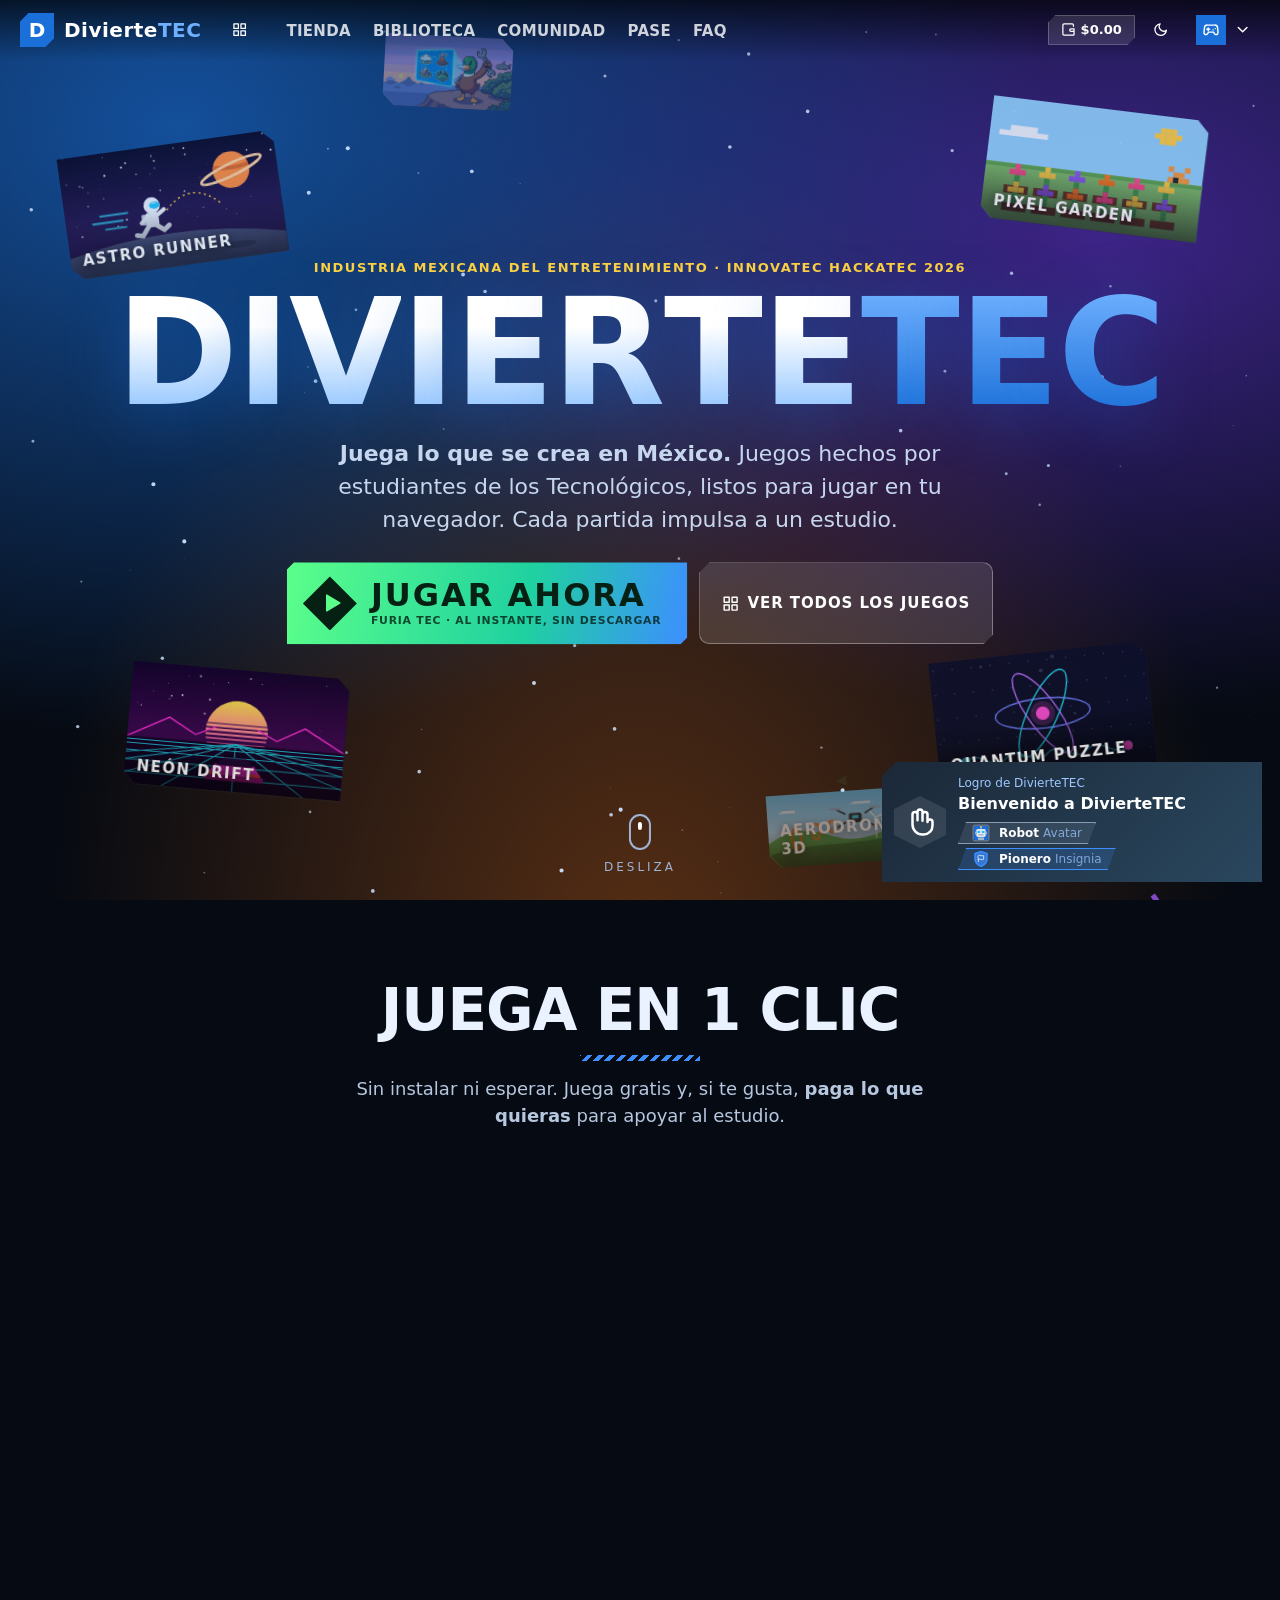
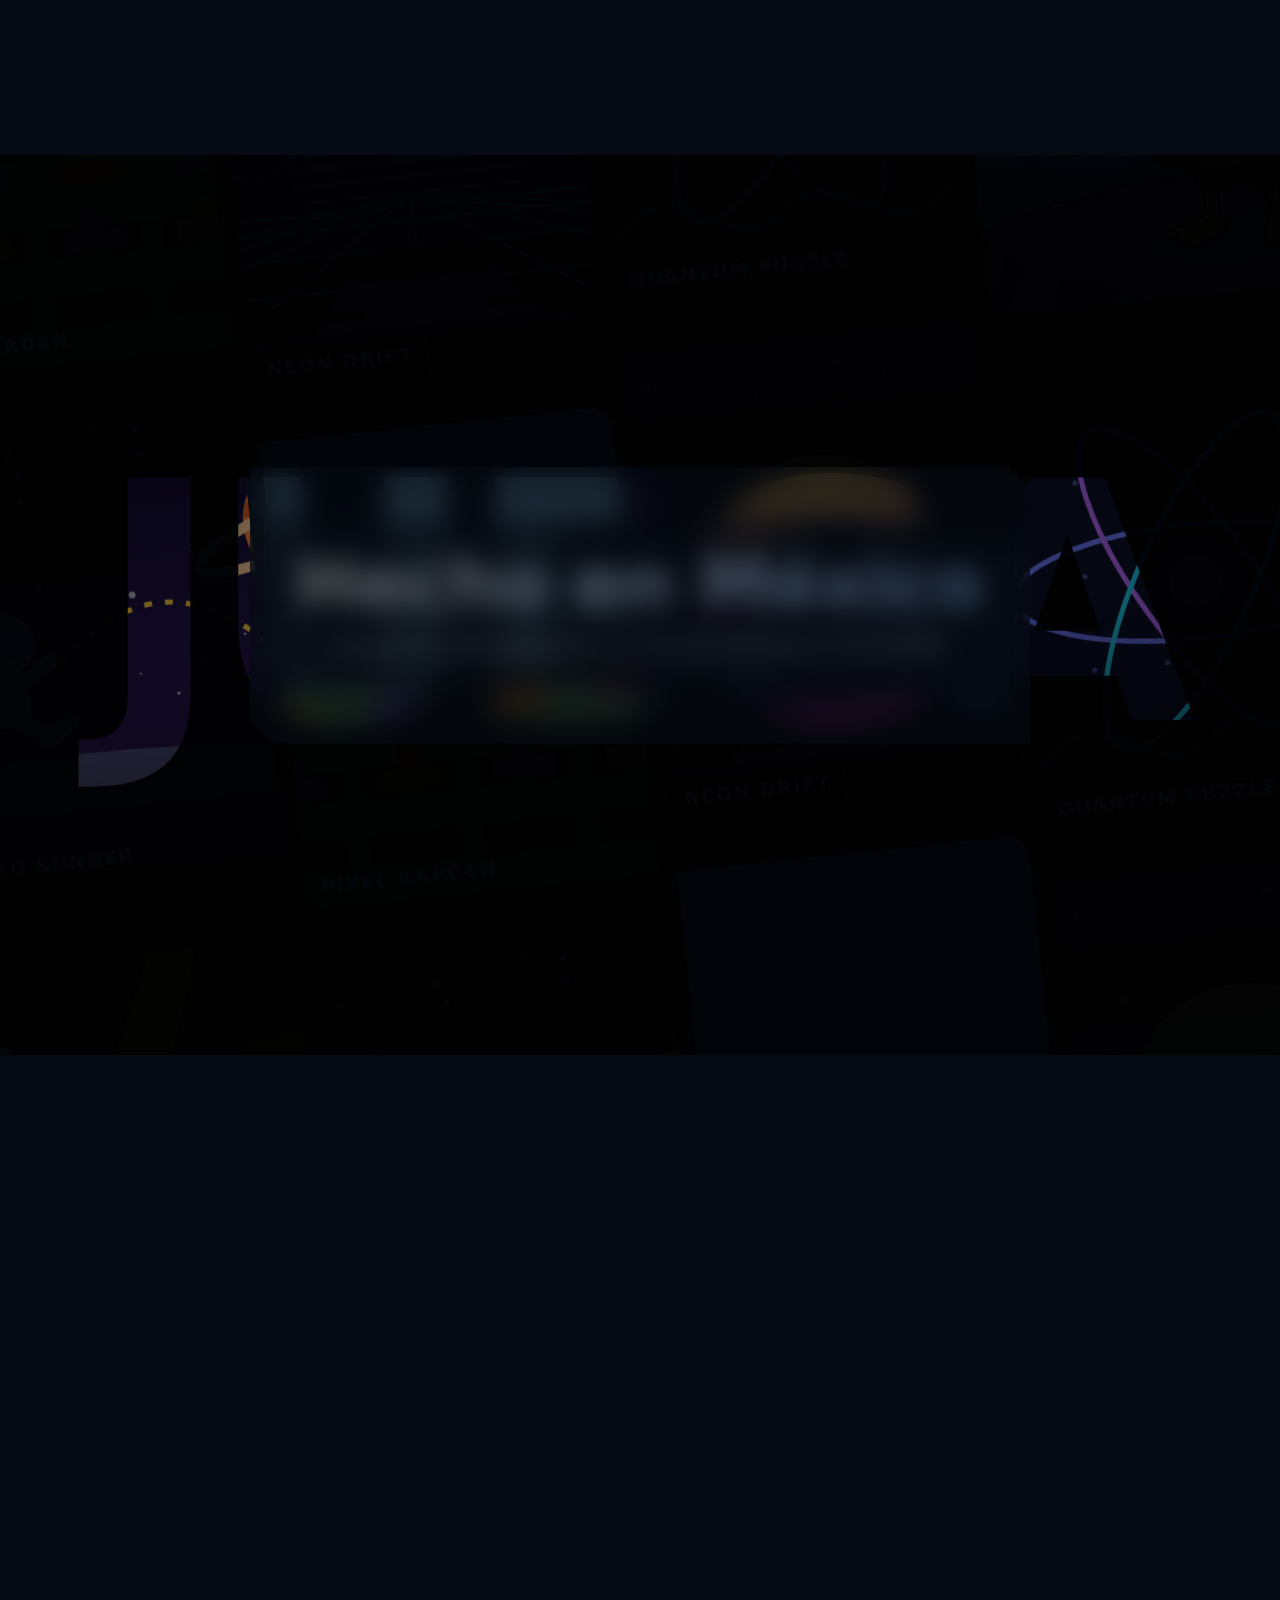
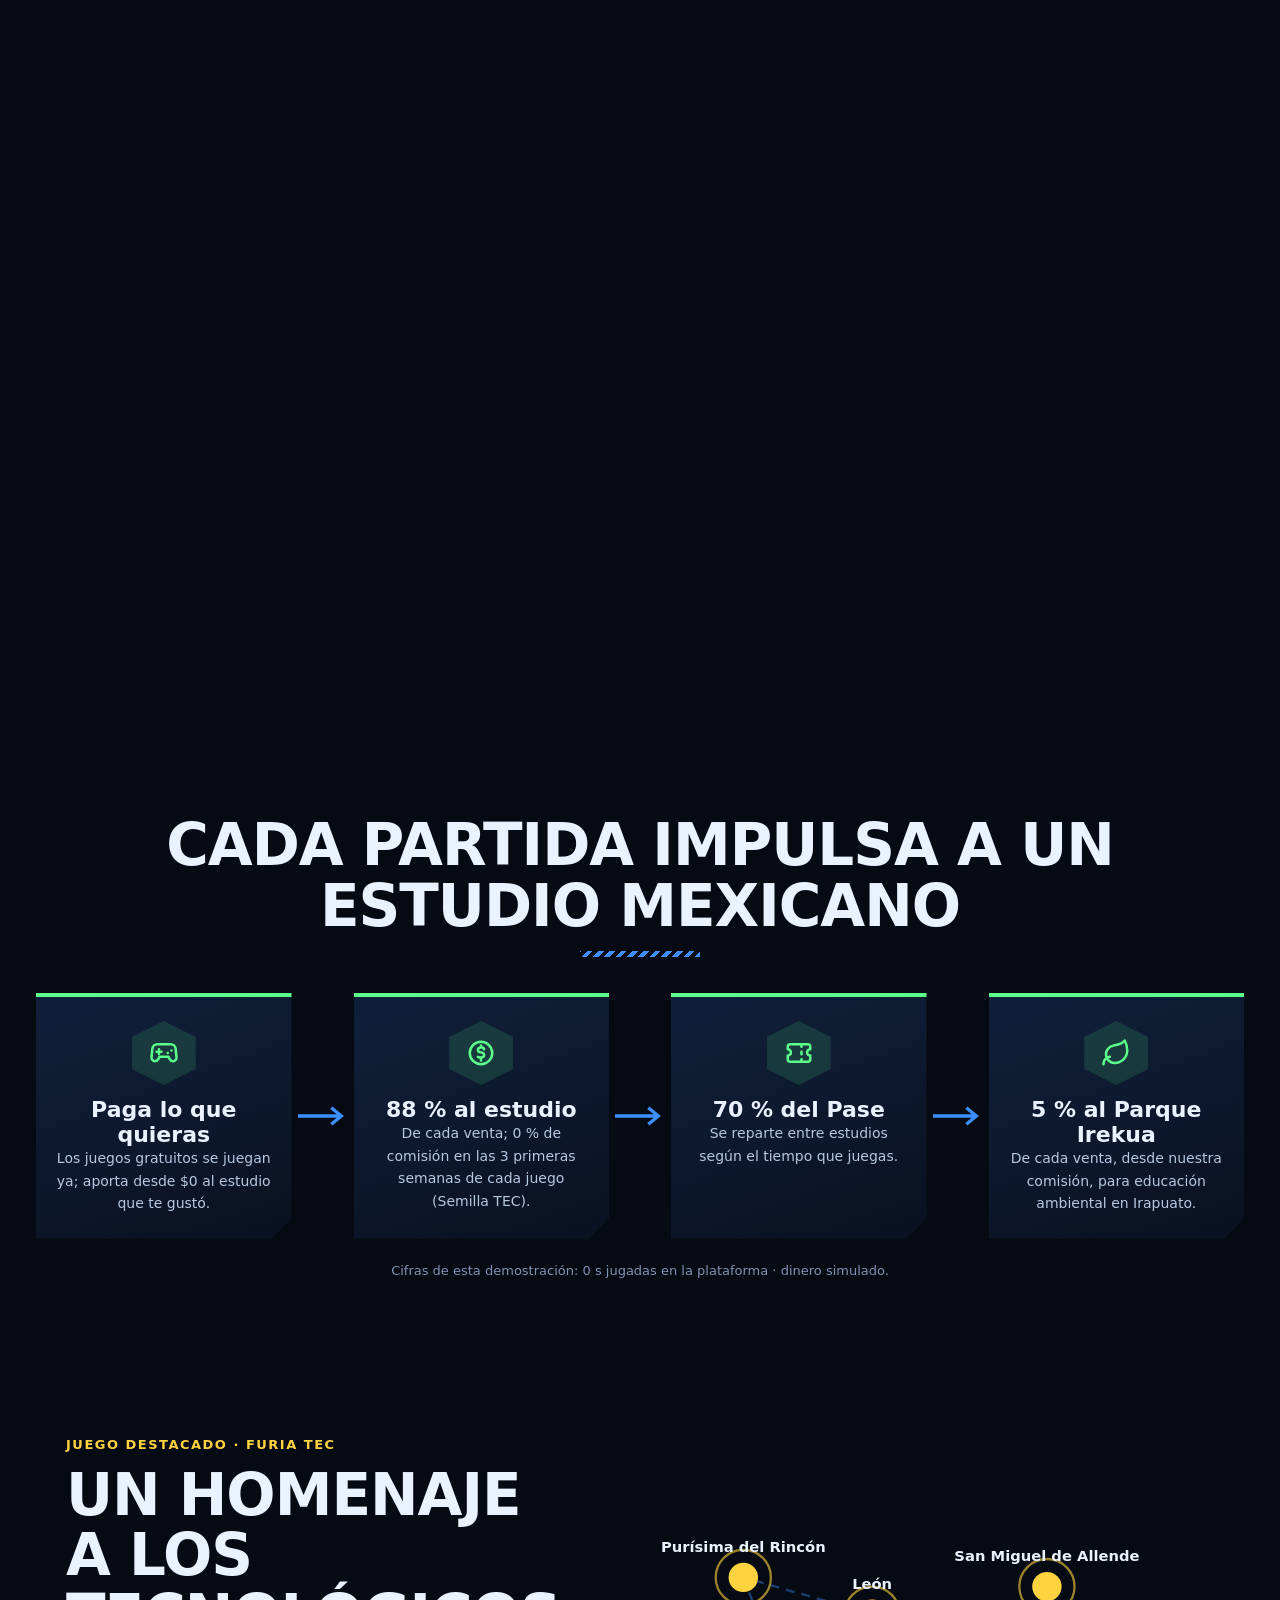
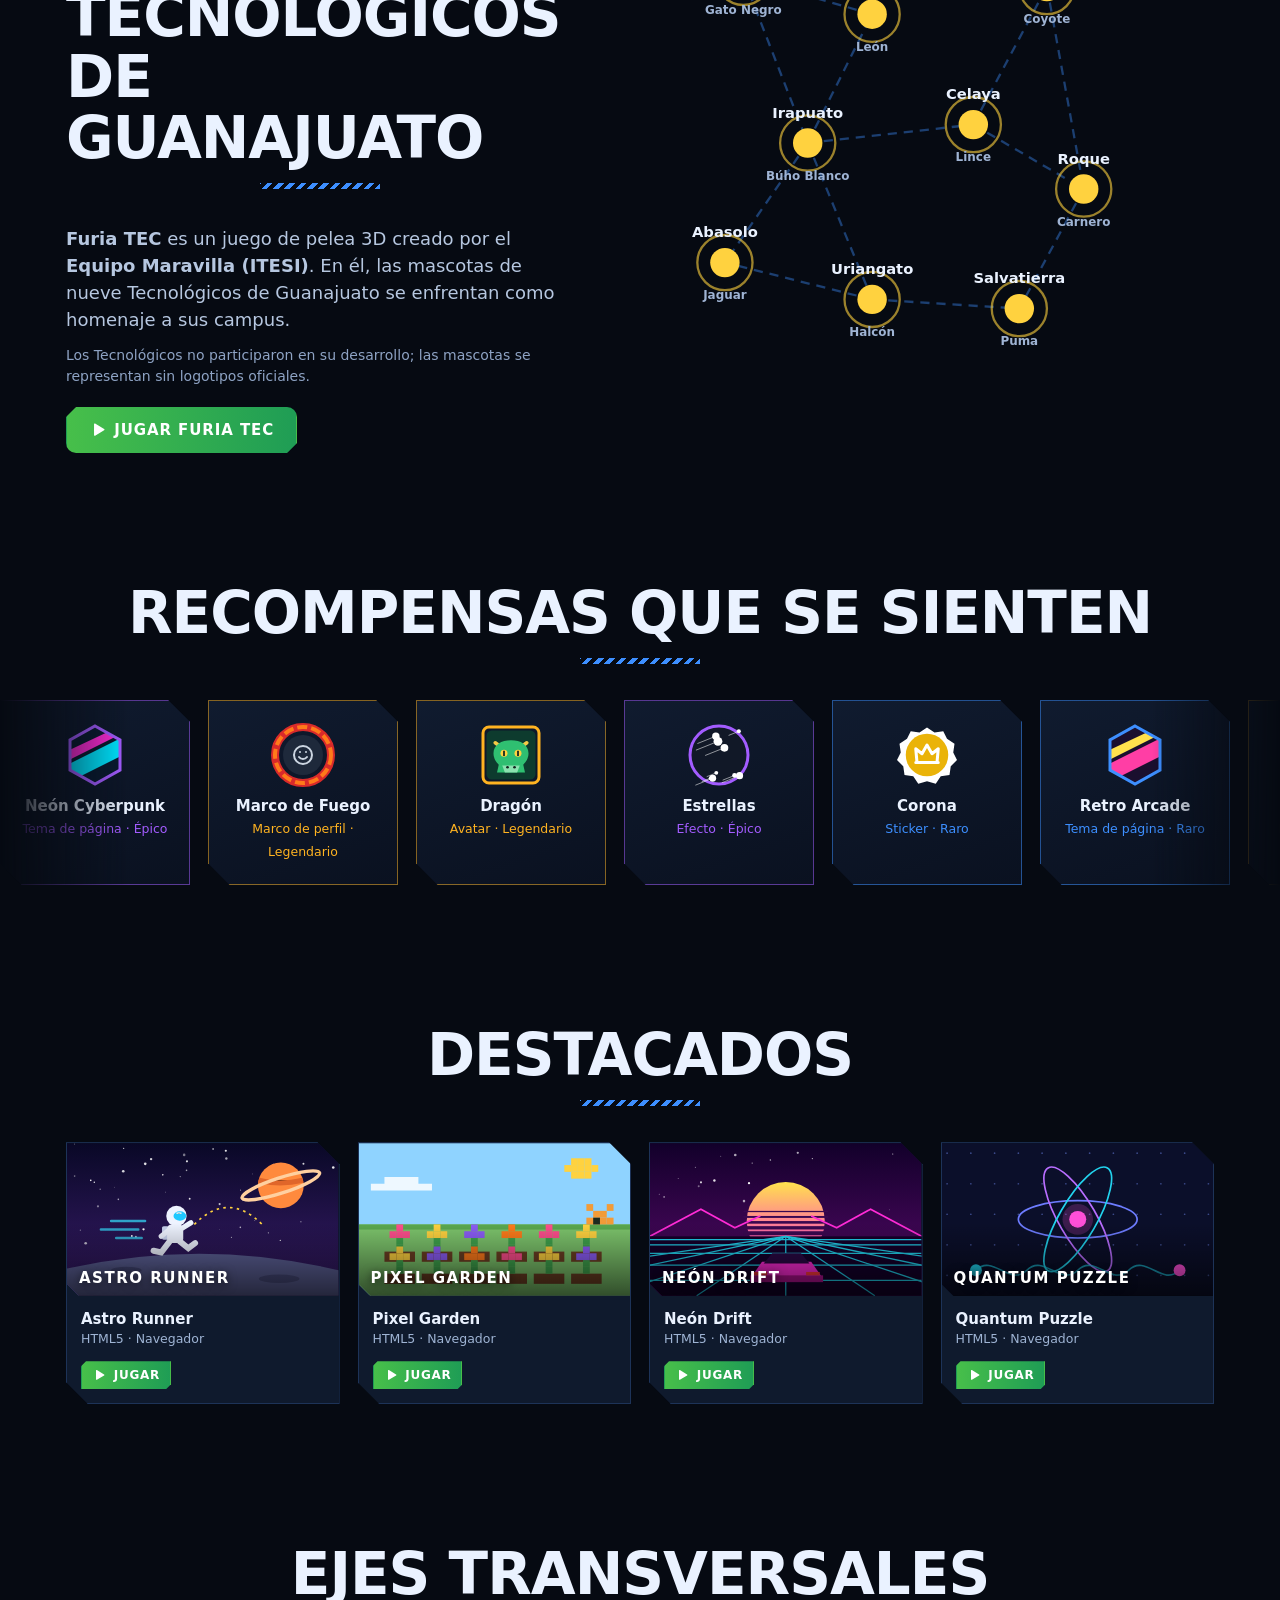
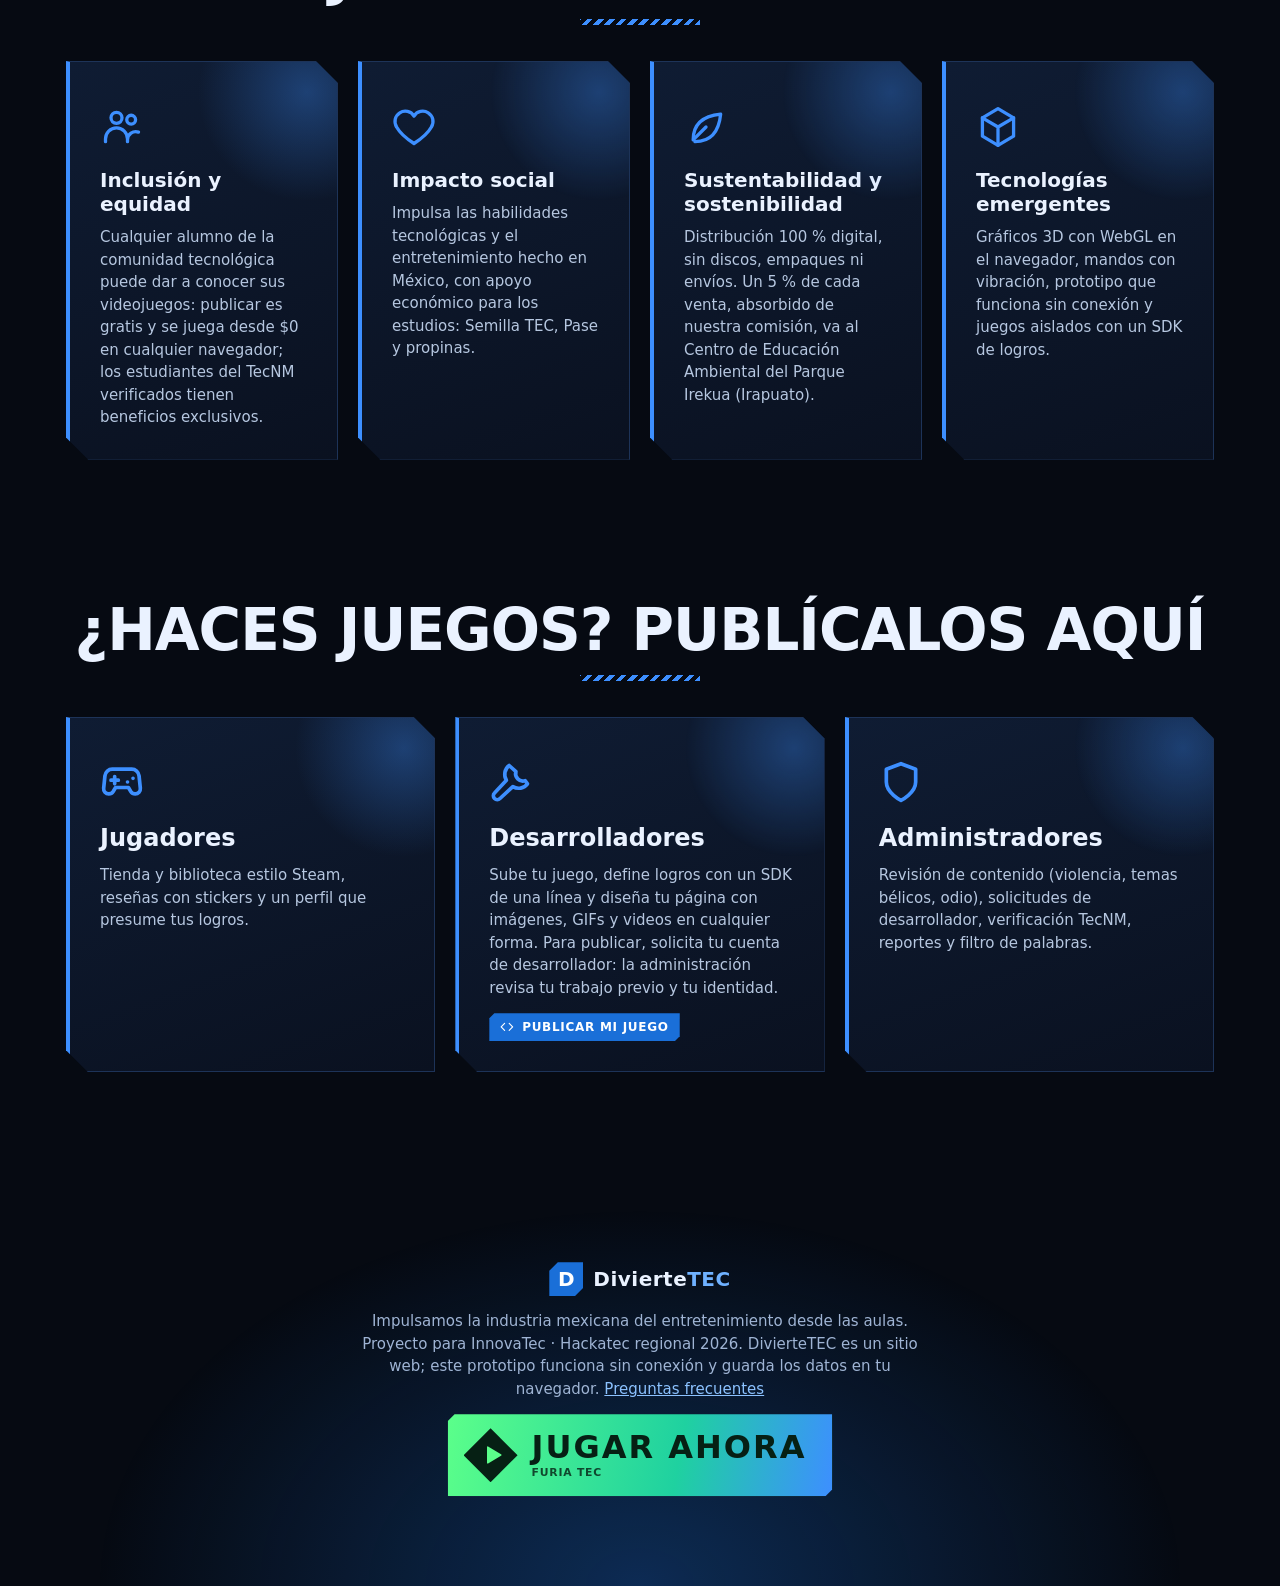
==== commit fc2b53ce: "Perfiles sociales y sesión de demostración - js/social.js: buscar perfiles, seguir, amistad con soli" ====
--- a/index.html
+++ b/index.html
@@ -49,6 +49,8 @@
   <script src="js/views/admin.js"></script>
   <script src="js/views/faq.js"></script>
   <script src="js/verify.js"></script>
+  <script src="js/social.js"></script>
+  <script src="js/auth.js"></script>
   <script src="js/router.js"></script>
   <script src="js/app.js"></script>
 </body>
--- a/css/components.css
+++ b/css/components.css
@@ -701,3 +701,66 @@
 .acct-card.ok > .ico { background: #1f9d55; }
 .acct-card small { display: block; color: var(--muted); }
 @media (max-width: 760px) { .req-grid { grid-template-columns: 1fr; } }
+
+/* ---------- Causa ambiental y transparencia (plans.js, economy.js) ---------- */
+.breakdown .sub, .calc .sub { padding-left: 16px; font-size: 13px; color: var(--muted); }
+.breakdown .sub .ico, .calc .sub .ico { width: 14px; height: 14px; vertical-align: -2px; }
+.calc .sub.cause, .breakdown .sub { color: #1f8a4c; }
+.flow > div.green { border-color: #1f8a4c; background: color-mix(in srgb, #1f8a4c 12%, var(--surface)); }
+.transp { margin-top: 16px; border-top: 4px solid #1f8a4c; }
+.transp .section-title { margin-top: 0; }
+.transp-grid { display: grid; grid-template-columns: 1fr 1.1fr; gap: 24px; }
+.transp-grid h4 { margin: 12px 0 6px; }
+.transp-kpis { display: grid; grid-template-columns: repeat(3, 1fr); gap: 10px; }
+.transp-kpis > div { background: var(--surface-2); border-radius: var(--radius); padding: 10px 12px; }
+.transp-kpis > div.green { background: color-mix(in srgb, #1f8a4c 14%, var(--surface)); }
+.transp-kpis small { display: block; color: var(--muted); font-size: 12px; }
+.transp-kpis b { font-size: 20px; }
+@media (max-width: 820px) { .transp-grid, .transp-kpis { grid-template-columns: 1fr; } }
+
+/* ---------- Social: perfiles, búsqueda y amigos (js/social.js) ---------- */
+.social-counts { display: flex; gap: 14px; flex-wrap: wrap; margin: 4px 0 10px; }
+.social-counts button { background: none; border: 0; padding: 0; color: var(--muted); cursor: pointer; font: inherit; font-size: 14px; }
+.social-counts button:hover { color: var(--primary); }
+.social-counts b { color: var(--text); }
+.social-bar { display: flex; gap: 8px; flex-wrap: wrap; align-items: center; }
+.social-bar .btn.on, .user-row-actions .btn.on { border-color: var(--primary); color: var(--primary); }
+.btn.danger-text { color: #c0392b; }
+.user-row { display: flex; align-items: center; gap: 12px; padding: 10px 0; border-bottom: 1px solid var(--border); }
+.user-row:last-child { border-bottom: 0; }
+.user-row-info { flex: 1; min-width: 0; }
+.user-row-info a { color: inherit; }
+.user-row-info small { display: block; }
+.user-row-actions { display: flex; gap: 6px; flex-wrap: wrap; justify-content: flex-end; }
+.people-grid { margin-bottom: 16px; }
+.people-grid .searchbox { margin: 6px 0 8px; height: 42px; }
+.people-grid .searchbox input { border: 0; background: none; outline: none; flex: 1; font: inherit; color: var(--text); }
+.people-list { max-height: 360px; overflow: auto; }
+.share-card { display: flex; gap: 12px; align-items: center; margin-bottom: 12px; }
+.share-card small { display: block; }
+.review-blocked { border: 1px dashed var(--border); border-radius: var(--radius); padding: 8px 12px; margin-bottom: 10px; color: var(--muted); }
+.review-blocked summary { cursor: pointer; display: flex; gap: 6px; align-items: center; }
+.review-blocked .review { margin-top: 10px; }
+.nav-user { position: relative; }
+
+/* ---------- Sesión de demostración (js/auth.js) ---------- */
+.auth { display: grid; place-items: center; min-height: calc(100vh - 140px); }
+.auth-card { width: min(460px, 100%); padding: 26px; }
+.auth-card.wide { width: min(820px, 100%); }
+.auth-brand { display: flex; align-items: center; gap: 10px; justify-content: center; margin-bottom: 14px; font-size: 22px; }
+.auth-tabs { display: grid; grid-template-columns: 1fr 1fr; margin-bottom: 16px; border-bottom: 2px solid var(--border); }
+.auth-tabs a { text-decoration: none; text-align: center; padding: 10px; font-weight: 800; color: var(--muted); display: flex; gap: 6px; align-items: center; justify-content: center; }
+.auth-tabs a.on { color: var(--primary); box-shadow: 0 2px 0 var(--primary); }
+.auth-form .btn.big { width: 100%; justify-content: center; margin-top: 6px; }
+.auth-form .err { color: #c0392b; font-weight: 700; margin: 4px 0; }
+.auth-card h4 { margin: 16px 0 8px; }
+.auth-quick { display: grid; gap: 8px; }
+.auth-acc { display: flex; gap: 10px; align-items: center; padding: 8px 10px; border: 1px solid var(--border); background: var(--surface-2); border-radius: var(--radius); cursor: pointer; text-align: left; color: inherit; font: inherit; }
+.auth-acc:hover { border-color: var(--primary); }
+.auth-acc small { display: block; color: var(--muted); }
+.auth-done { display: inline-flex; gap: 6px; align-items: center; padding: 6px 12px; border-radius: 20px; background: #dcf5e6; color: #146c3b; font-weight: 700; margin-bottom: 10px; }
+.auth-card h2 { display: flex; align-items: center; gap: 8px; margin: 6px 0; }
+.auth-choice { display: flex; gap: 12px; justify-content: flex-end; flex-wrap: wrap; margin-top: 16px; }
+.btn.glow { box-shadow: 0 0 0 4px color-mix(in srgb, var(--primary) 30%, transparent); }
+.topbar-right > .btn.sm { white-space: nowrap; }
+@media (max-width: 640px) { .auth-choice .btn { width: 100%; justify-content: center; } .user-row { flex-wrap: wrap; } }
--- a/css/landing.css
+++ b/css/landing.css
@@ -52,9 +52,6 @@
 .l-step p { font-size: clamp(16px, 2vw, 21px); color: #cfe0f7; margin: 0; }
 
 /* Contadores */
-.l-stats { display: grid; grid-template-columns: repeat(4, 1fr); gap: 16px; max-width: 1100px; margin: 0 auto; padding: 90px 16px 40px; text-align: center; }
-.l-stats b { display: block; font: 900 clamp(38px, 6vw, 72px)/1 var(--font-display); background: linear-gradient(180deg, #fff, #3d8fff); -webkit-background-clip: text; background-clip: text; color: transparent; }
-.l-stats span { color: #9fb4d4; font-size: 14px; letter-spacing: 1px; text-transform: uppercase; }
 
 /* Aparición progresiva */
 .in-view { opacity: 0; transform: translateY(50px); transition: opacity .8s var(--d, 0s), transform .9s cubic-bezier(.2, .9, .2, 1) var(--d, 0s); }
@@ -123,8 +120,7 @@
   .l-shapes { grid-template-columns: 1fr; }
   .l-shapes .l-h2 { text-align: center; }
   .l-shapes-copy { text-align: center; }
-  .l-stats { grid-template-columns: 1fr 1fr; }
-  .l-collage { grid-template-columns: repeat(4, 1fr); }
+    .l-collage { grid-template-columns: repeat(4, 1fr); }
   .l-morph-stage { height: 320px; }
   .l-float.f4, .l-float.f5 { display: none; }
 }
@@ -193,3 +189,6 @@
 .l-axes .l-role h3 { font-size: 20px; }
 @media (max-width: 1000px) { .l-axes-cards { grid-template-columns: 1fr 1fr; } }
 @media (max-width: 600px) { .l-axes-cards { grid-template-columns: 1fr; } }
+
+.l-kicker { display: inline-block; margin-bottom: 10px; color: #ffd23f; font-weight: 800; font-size: 13px; letter-spacing: 1.5px; text-transform: uppercase; }
+.l-campus-copy .l-small { font-size: 14px; color: #8ea3c4; margin-top: -8px; }
